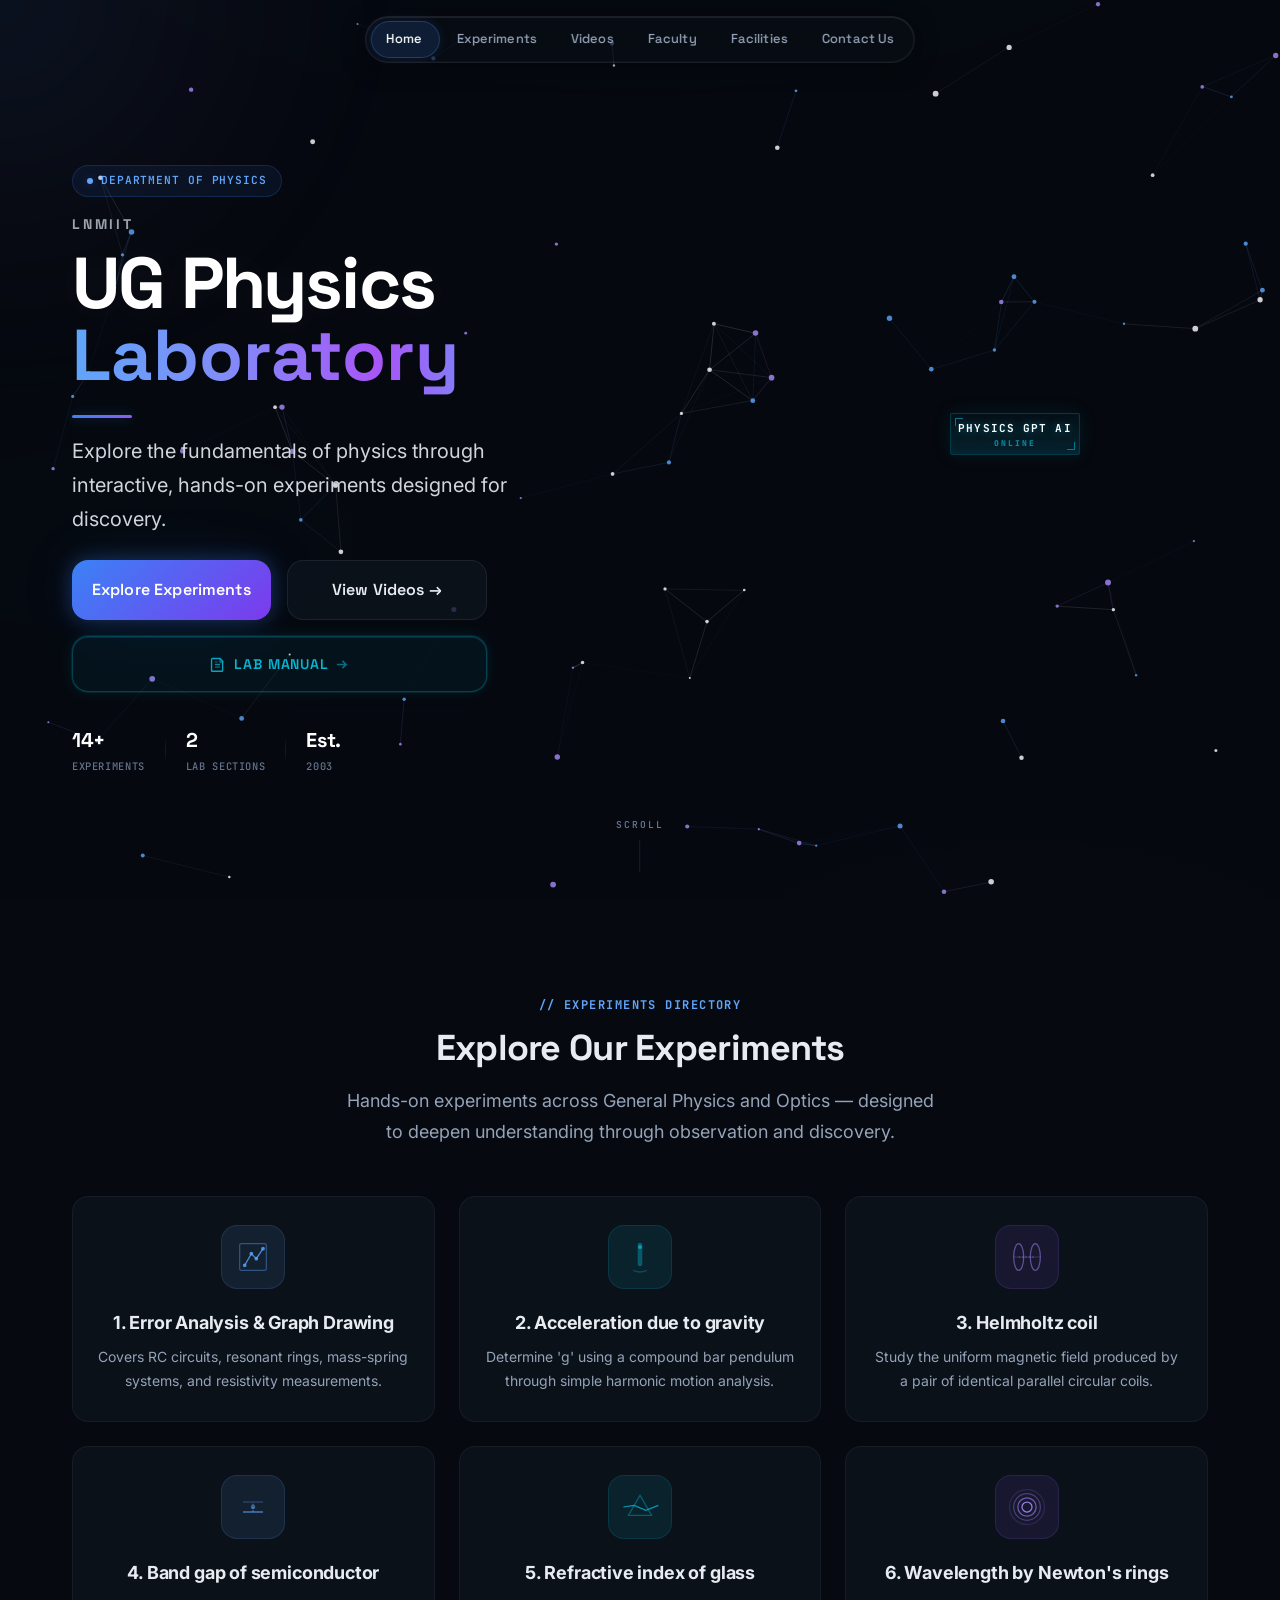
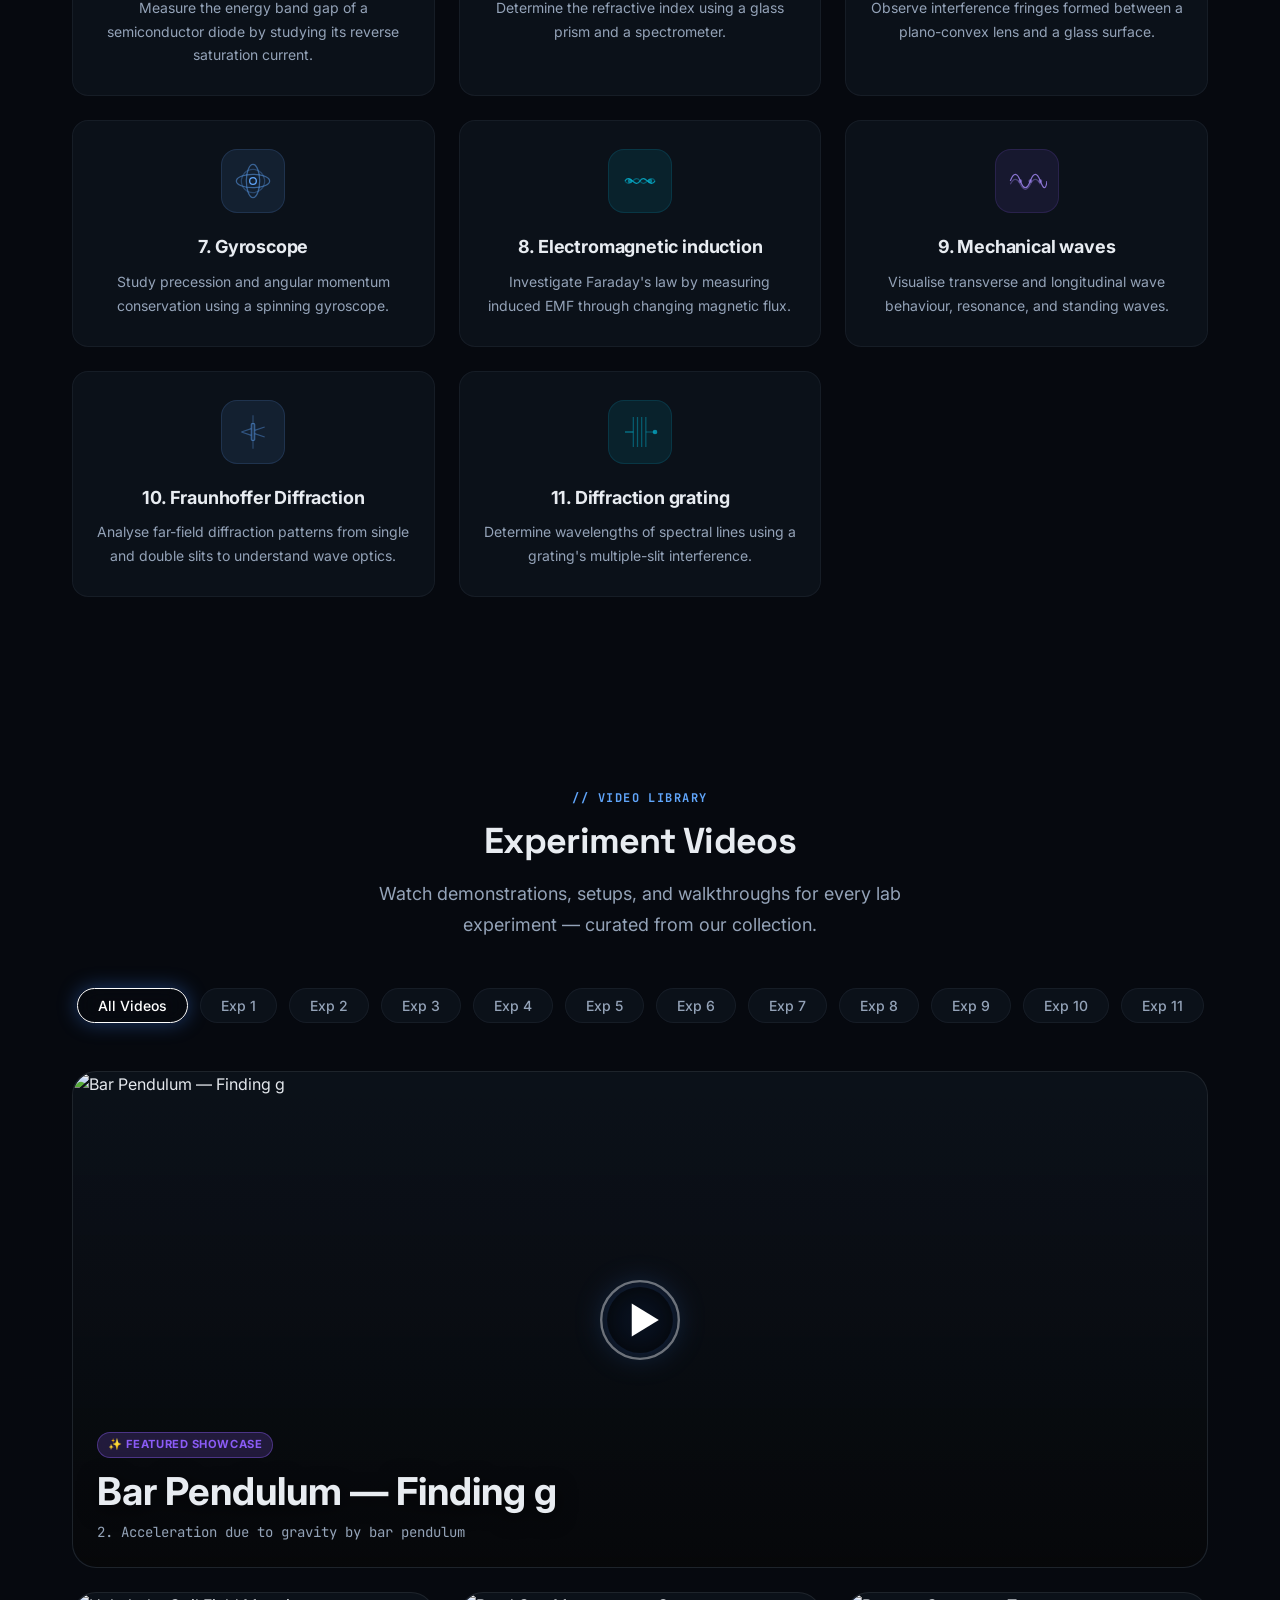
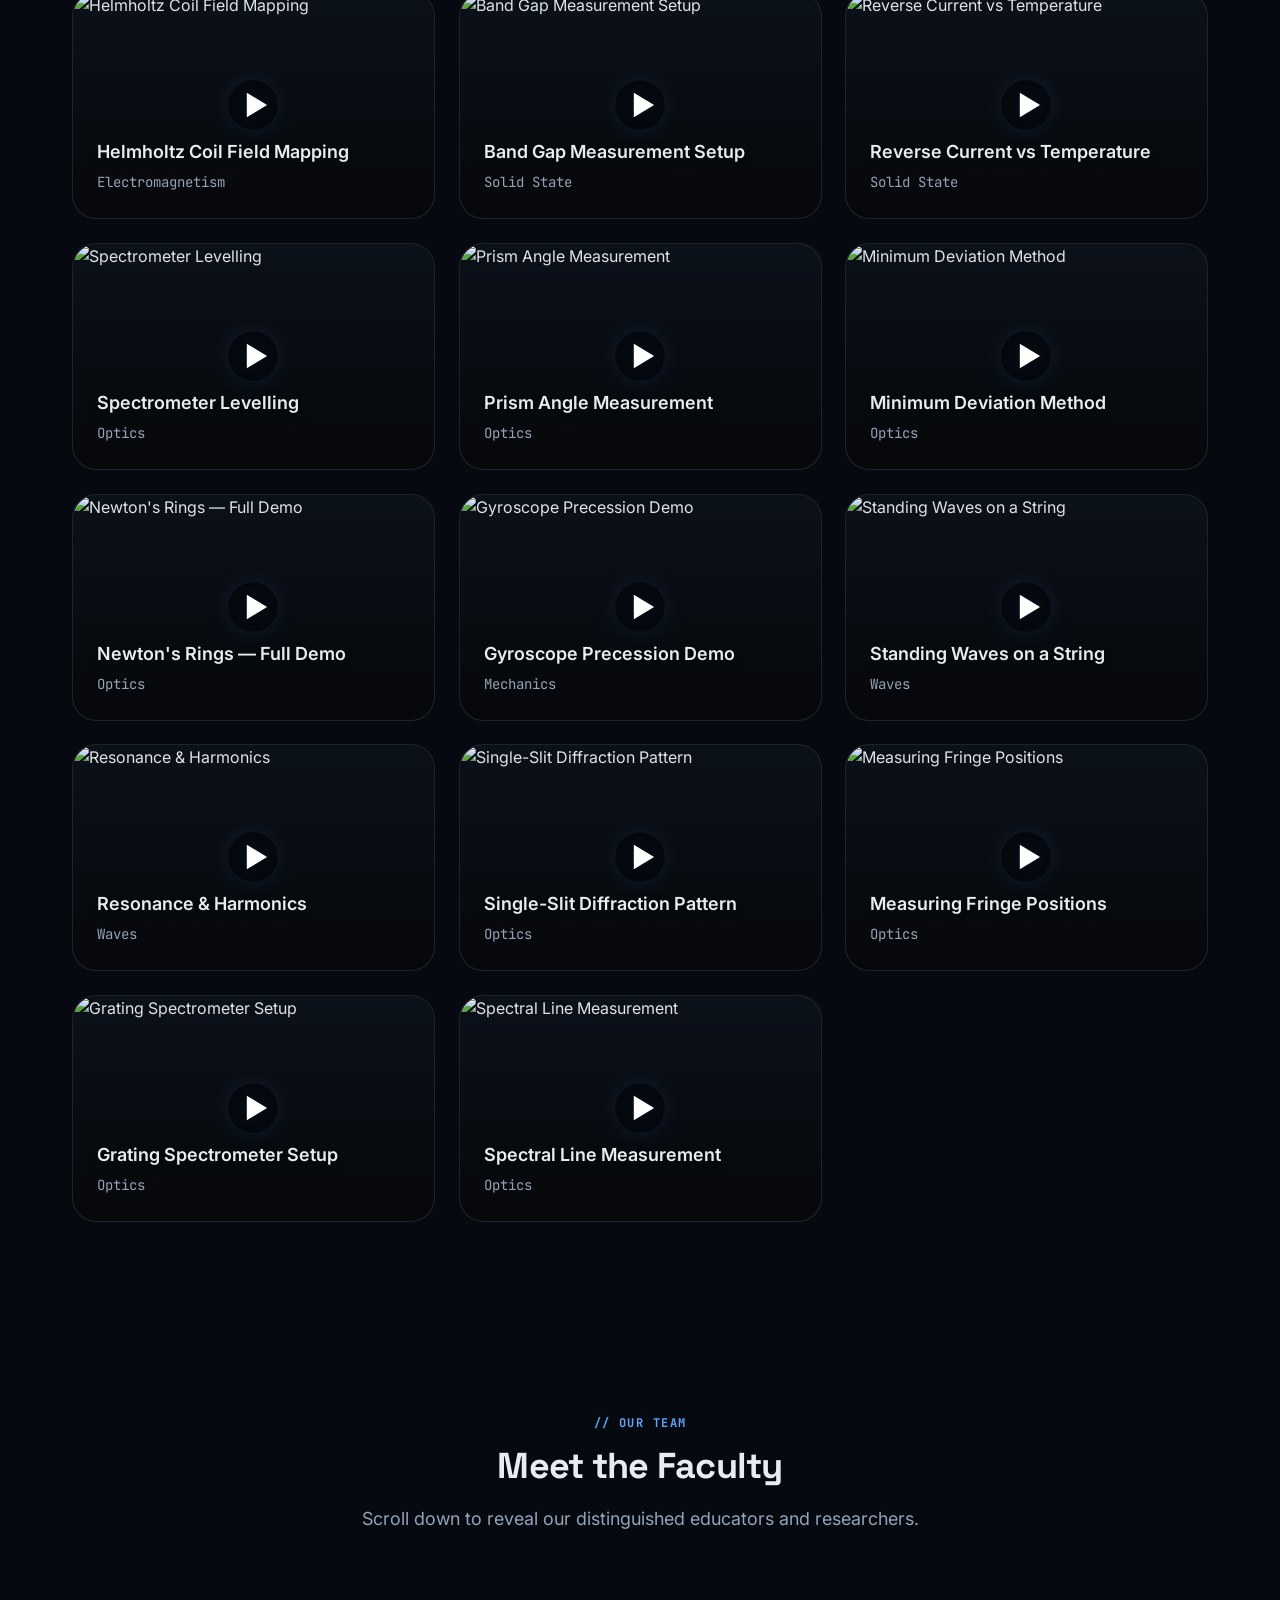
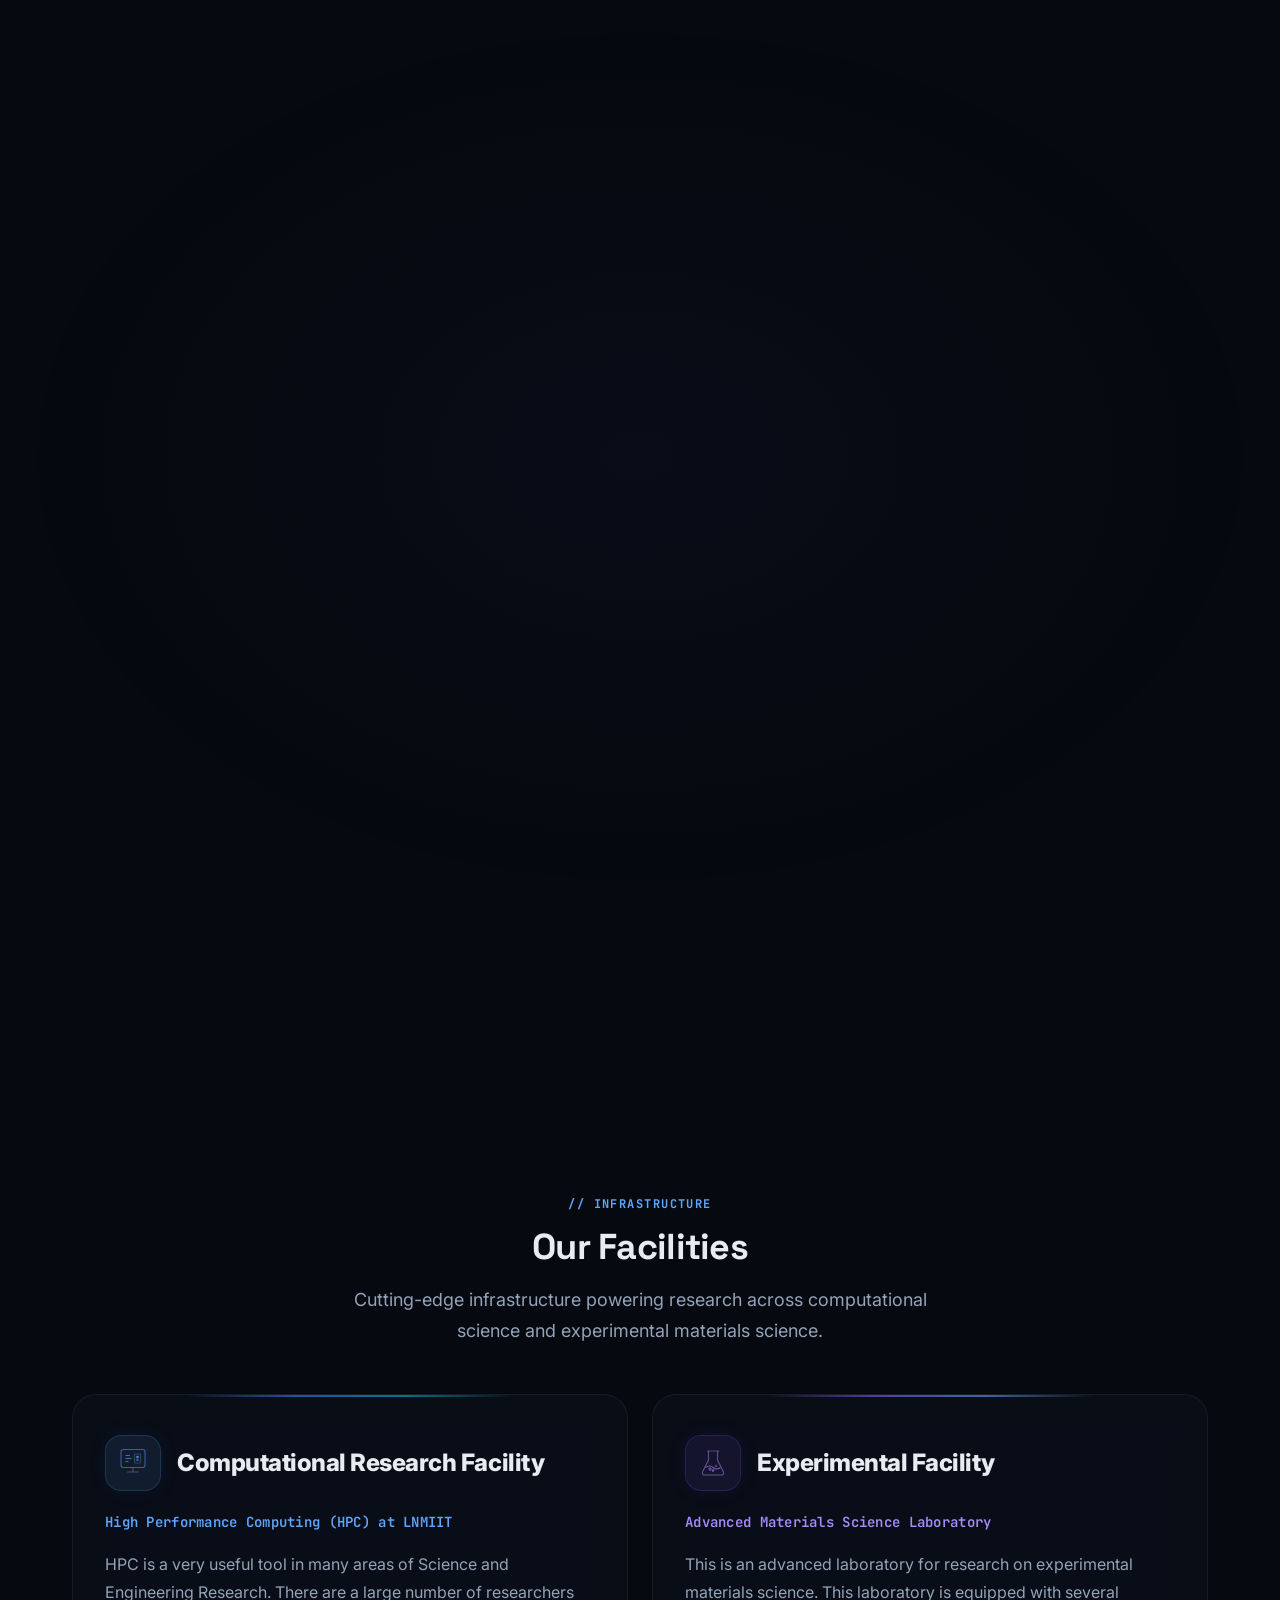
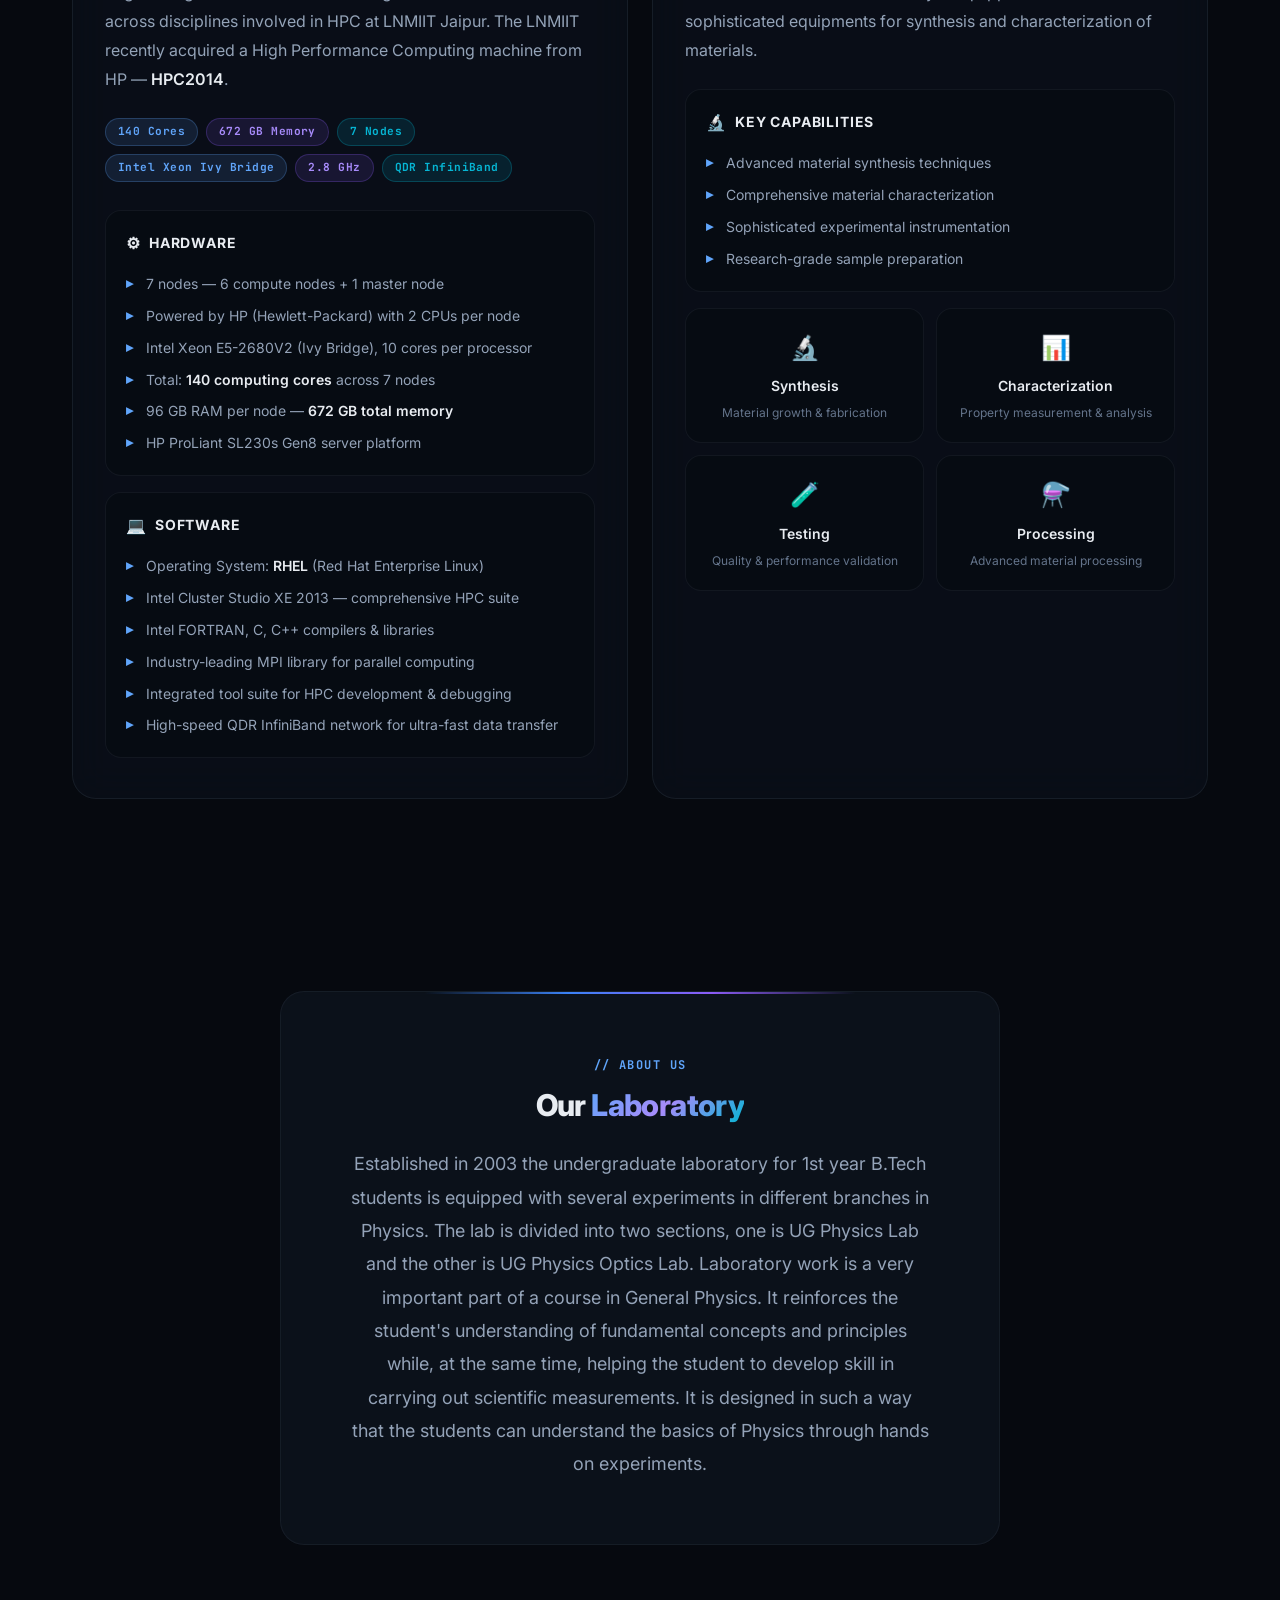
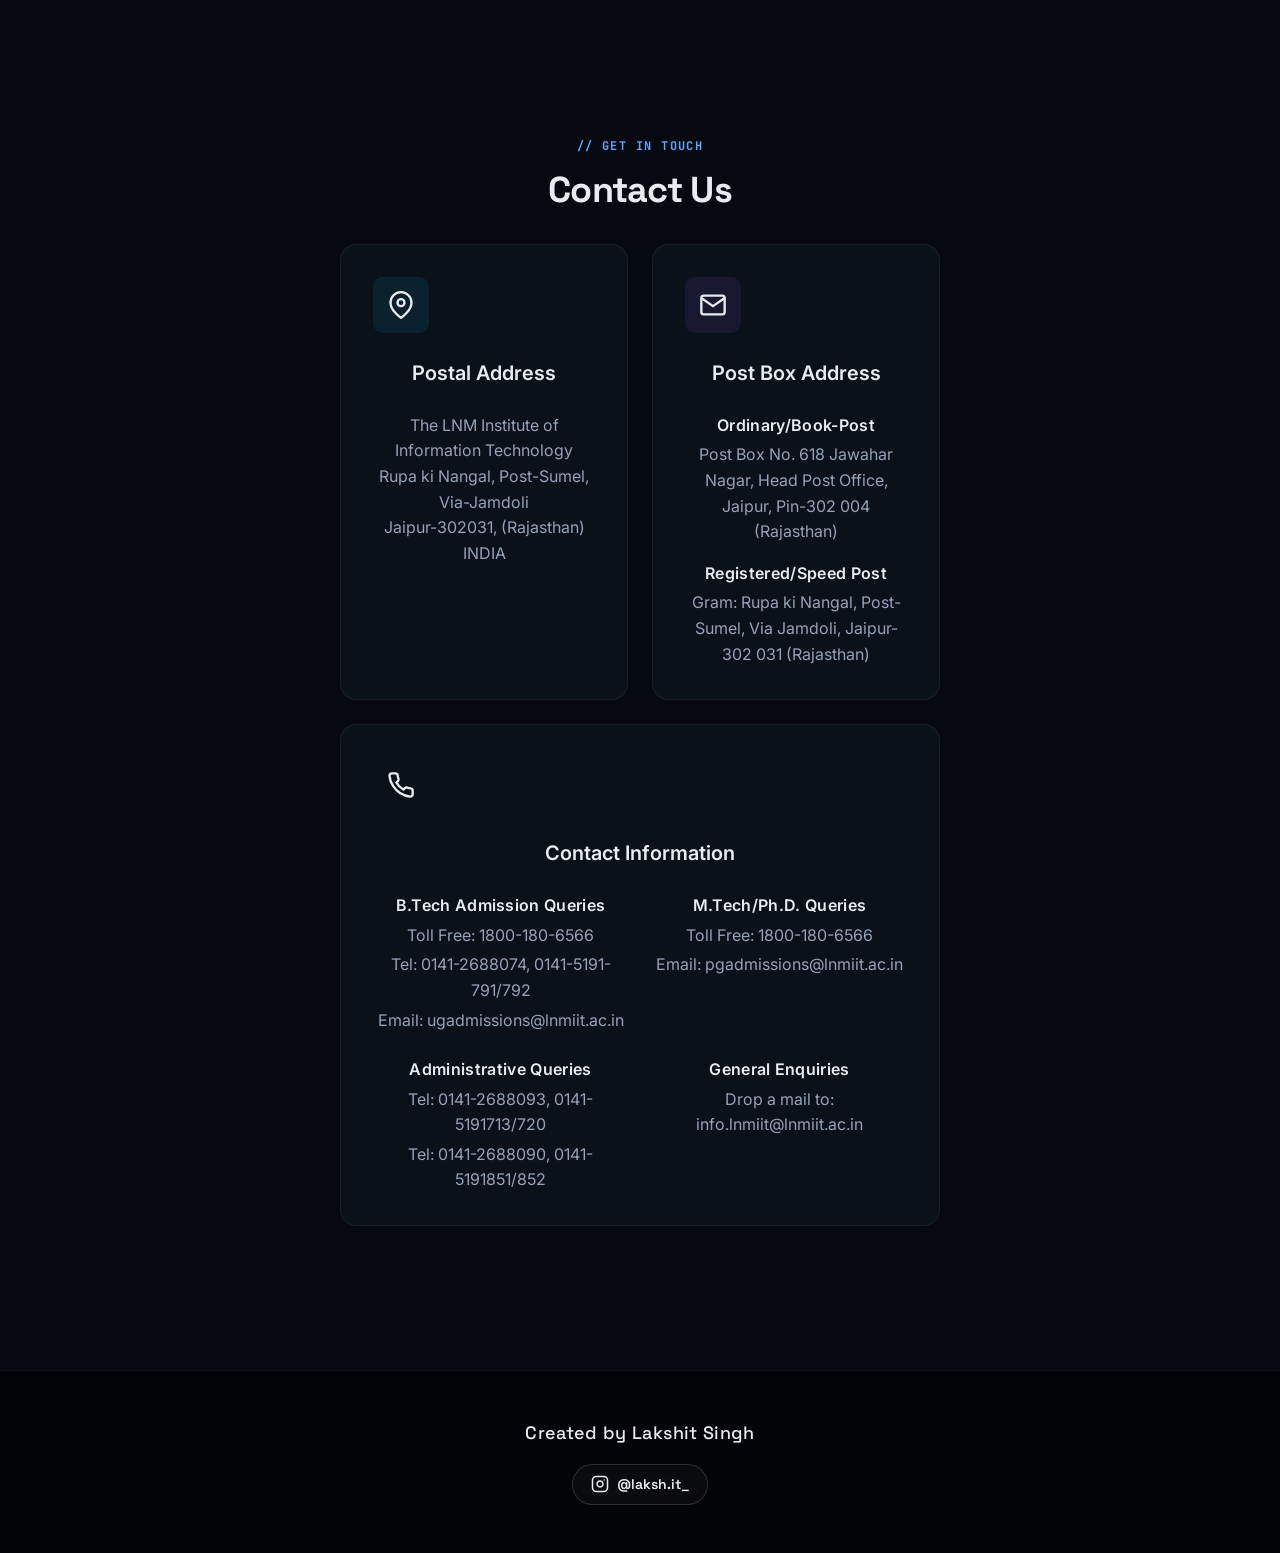
==== index.html @ 873de039 "feat: initial commit - UG Physics Laboratory website - Full-page interactive landing with Spline 3D " ====
<!DOCTYPE html>
<html lang="en">

<head>
    <meta charset="UTF-8" />
    <!-- Always start at the top on refresh — runs before any other JS or CSS
         so the browser scroll-restoration attempt never races with Lenis/GSAP -->
    <script>if ('scrollRestoration' in history) history.scrollRestoration = 'manual'; window.scrollTo(0, 0);</script>
    <meta name="viewport" content="width=device-width, initial-scale=1.0" />
    <meta name="description"
        content="UG Physics Laboratory — Undergraduate experiments in general physics and optics for first-year B.Tech students." />
    <meta name="theme-color" content="#06090f" />
    <title>UG Physics Laboratory</title>
    <link rel="stylesheet" href="index.css" />
    <link rel="icon"
        href="data:image/svg+xml,<svg xmlns='http://www.w3.org/2000/svg' viewBox='0 0 100 100'><text y='.9em' font-size='90'>⚛</text></svg>" />
    <!-- Google Fonts: Space Grotesk (headings) + Inter (body) -->
    <link rel="preconnect" href="https://fonts.googleapis.com">
    <link rel="preconnect" href="https://fonts.gstatic.com" crossorigin>
    <link href="https://fonts.googleapis.com/css2?family=Space+Grotesk:wght@300;400;500;600;700&display=swap"
        rel="stylesheet">
    <!-- Spline 3D Viewer -->
    <script type="module" src="https://unpkg.com/@splinetool/viewer@1.9.5/build/spline-viewer.js"></script>
    <!-- GSAP & Lenis (for faculty card animation) loaded in body -->
</head>

<body>

    <!-- ===== FLOATING PILL NAVIGATION ===== -->
    <nav class="pill-nav" id="pill-nav" role="navigation" aria-label="Main navigation">
        <div class="pill-nav__track">
            <div class="pill-nav__indicator" id="pill-indicator"></div>
            <a href="#hero" class="pill-nav__link active" data-section="hero">Home</a>
            <a href="#experiments" class="pill-nav__link" data-section="experiments">Experiments</a>
            <a href="#videos" class="pill-nav__link" data-section="videos">Videos</a>
            <a href="#faculty" class="pill-nav__link" data-section="faculty">Faculty</a>
            <a href="#facilities" class="pill-nav__link" data-section="facilities">Facilities</a>
            <a href="#contact" class="pill-nav__link" data-section="contact">Contact Us</a>
        </div>
    </nav>

    <!-- ===== HERO ===== -->
    <section class="hero-spline" id="hero">
        <canvas id="hero-particles-canvas" class="hero-particles" aria-hidden="true"></canvas>
        <canvas id="hero-splash-canvas" class="hero-spline__splash" aria-hidden="true"></canvas>
        <div class="hero-spline__spotlight" id="hero-spotlight">
            <div class="hero-spline__spotlight-glow" id="hero-spotlight-glow"></div>
        </div>

        <div class="container hero-spline__container">
            <div class="hero-spline__content">
                <div class="hero-spline__text-container">
                    <div class="hero-spline__badge">
                        <span class="hero-spline__badge-dot"></span>
                        <span class="hero-spline__badge-text">Department of Physics</span>
                    </div>
                    <p class="hero-spline__kicker">LNMIIT</p>
                    <h1 class="hero-spline__title">
                        <span class="hero-spline__title-main">UG Physics</span>
                        <span class="hero-spline__title-gradient">Laboratory</span>
                    </h1>
                    <div class="hero-spline__divider"></div>
                    <p class="hero-spline__desc">
                        Explore the fundamentals of physics through interactive, hands-on experiments designed for discovery.
                    </p>
                </div>

                <div class="hero__actions hero-spline__actions">
                    <div class="hero-spline__actions-row">
                        <a href="#experiments" class="btn btn--primary btn--lg">Explore Experiments</a>
                        <a href="#videos" class="btn btn--secondary btn--lg">View Videos &rarr;</a>
                    </div>
                    <a href="https://drive.google.com/file/d/1bX3sVJKrp1cQPuetedc3lWPWRndXXRR2/view?usp=drive_link"
                        target="_blank" rel="noopener noreferrer" class="btn btn--manual btn--lg" id="lab-manual-btn"
                        aria-label="Open Lab Manual PDF">
                        <span class="btn--manual__glow"></span>
                        <span class="btn--manual__scanner"></span>
                        <svg class="btn--manual__icon" viewBox="0 0 20 20" fill="none" stroke="currentColor"
                            stroke-width="1.6" aria-hidden="true">
                            <path d="M4 3h9l3 3v11a1 1 0 0 1-1 1H4a1 1 0 0 1-1-1V4a1 1 0 0 1 1-1z" />
                            <polyline points="13 3 13 7 17 7" opacity=".7" />
                            <line x1="7" y1="10" x2="13" y2="10" opacity=".8" />
                            <line x1="7" y1="13" x2="13" y2="13" opacity=".6" />
                            <line x1="7" y1="7" x2="10" y2="7" opacity=".5" />
                        </svg>
                        <span class="btn--manual__label">Lab Manual</span>
                        <svg class="btn--manual__arrow" viewBox="0 0 14 14" fill="none" stroke="currentColor"
                            stroke-width="1.8" aria-hidden="true">
                            <path d="M2 7h10M8 3l4 4-4 4" />
                        </svg>
                    </a>
                </div>

                <!-- Quick Stats -->
                <div class="hero-spline__stats">
                    <div class="hero-spline__stat">
                        <span class="hero-spline__stat-number">14+</span>
                        <span class="hero-spline__stat-label">Experiments</span>
                    </div>
                    <div class="hero-spline__stat-sep"></div>
                    <div class="hero-spline__stat">
                        <span class="hero-spline__stat-number">2</span>
                        <span class="hero-spline__stat-label">Lab Sections</span>
                    </div>
                    <div class="hero-spline__stat-sep"></div>
                    <div class="hero-spline__stat">
                        <span class="hero-spline__stat-number">Est.</span>
                        <span class="hero-spline__stat-label">2003</span>
                    </div>
                </div>
            </div>

            <!-- Scroll Indicator -->
            <div class="hero-spline__scroll-hint" aria-hidden="true">
                <span class="hero-spline__scroll-text">Scroll</span>
                <div class="hero-spline__scroll-line">
                    <div class="hero-spline__scroll-dot"></div>
                </div>
            </div>

            <div class="hero-spline__canvas-wrapper">
                <spline-viewer events-target="global" url="https://prod.spline.design/kZDDjO5HuC9GJUM2/scene.splinecode"
                    loading-anim-type="spinner-small-dark" loading="eager">
                </spline-viewer>

                <!-- Futuristic Chest Link Interface -->
                <a href="https://physics-gpt.com/" target="_blank" rel="noopener noreferrer" class="robot-chest-link"
                    aria-label="Access Physics GPT AI">
                    <span class="robot-chest-link__label">PHYSICS GPT AI</span>
                    <span class="robot-chest-link__status">ONLINE</span>
                    <div class="robot-chest-link__scan"></div>
                    <div class="robot-chest-link__corners"></div>
                </a>
            </div>
        </div>
    </section>

    <!-- ===== EXPERIMENTS DIRECTORY ===== -->
    <section class="section" id="experiments">
        <div class="container">
            <div class="section-header reveal">
                <p class="section-header__eyebrow">// Experiments Directory</p>
                <h2 class="section-header__title">Explore Our <span class="gradient-text">Experiments</span></h2>
                <p class="section-header__desc">
                    Hands-on experiments across General Physics and Optics — designed to
                    deepen understanding through observation and discovery.
                </p>
            </div>

            <div class="exp-grid reveal-stagger" id="exp-grid">
                <!-- Experiment cards injected via main.js -->
            </div>

        </div>
    </section>

    <!-- ===== VIDEO SHOWCASE ===== -->
    <section class="section" id="videos">
        <div class="container">
            <div class="section-header reveal">
                <p class="section-header__eyebrow">// Video Library</p>
                <h2 class="section-header__title">Experiment <span class="gradient-text">Videos</span></h2>
                <p class="section-header__desc">
                    Watch demonstrations, setups, and walkthroughs for every lab experiment — curated from our
                    collection.
                </p>
            </div>

            <!-- Filter pills (populated by JS) -->
            <div class="vshow__filters reveal" id="vshow-filters">
                <button class="vshow__pill active" data-filter="all">All Videos</button>
            </div>

            <!-- Featured hero video (populated by JS) -->
            <div class="vshow__hero reveal" id="vshow-hero"></div>

            <!-- Video card grid (populated by JS) -->
            <div class="vshow__grid reveal-stagger" id="vshow-grid"></div>
        </div>
    </section>

    <!-- ===== FACULTY SHOWCASE (CG-LUSION CARDS) ===== -->
    <section class="section faculty-hero-section" id="faculty">
        <div class="container">
            <div class="section-header reveal">
                <p class="section-header__eyebrow">// Our Team</p>
                <h2 class="section-header__title">Meet the <span class="gradient-text">Faculty</span></h2>
                <p class="section-header__desc">
                    Scroll down to reveal our distinguished educators and researchers.
                </p>
            </div>
        </div>
    </section>

    <section class="faculty-cards-section" id="faculty-cards">
        <div class="faculty-cards-wrapper" id="faculty-wrapper">
            <!-- Cards will be populated by JS -->
        </div>
    </section>

    <section class="section faculty-footer-section">
        <!-- spacer after pinned cards -->
    </section>

    <!-- ===== FACILITIES ===== -->
    <section class="section" id="facilities">
        <div class="container">
            <div class="section-header reveal">
                <p class="section-header__eyebrow">// Infrastructure</p>
                <h2 class="section-header__title">Our <span class="gradient-text">Facilities</span></h2>
                <p class="section-header__desc">
                    Cutting-edge infrastructure powering research across computational
                    science and experimental materials science.
                </p>
            </div>

            <div class="facility-grid reveal-stagger">

                <!-- Card 1: Computational Research Facility -->
                <div class="facility-card reveal" id="facility-computational">
                    <div class="facility-card__header">
                        <div class="facility-card__icon facility-card__icon--blue">
                            <svg viewBox="0 0 48 48" fill="none" stroke="currentColor" stroke-width="1.5"
                                aria-hidden="true">
                                <rect x="8" y="6" width="32" height="24" rx="3" opacity=".5" />
                                <line x1="24" y1="30" x2="24" y2="36" opacity=".4" />
                                <line x1="16" y1="36" x2="32" y2="36" opacity=".4" />
                                <path d="M14 14 H20 M14 18 H22 M14 22 H18" opacity=".6" />
                                <rect x="26" y="12" width="8" height="12" rx="1" opacity=".3" />
                                <circle cx="30" cy="16" r="1" fill="currentColor" opacity=".8" />
                                <circle cx="30" cy="20" r="1" fill="currentColor" opacity=".5" />
                            </svg>
                        </div>
                        <div>
                            <h3 class="facility-card__title">Computational Research Facility</h3>
                        </div>
                    </div>

                    <p class="facility-card__subtitle">High Performance Computing (HPC) at LNMIIT</p>

                    <p class="facility-card__desc">
                        HPC is a very useful tool in many areas of Science and Engineering
                        Research. There are a large number of researchers across disciplines
                        involved in HPC at LNMIIT Jaipur. The LNMIIT recently acquired a
                        High Performance Computing machine from HP — <strong>HPC2014</strong>.
                    </p>

                    <!-- Tech-Spec Badges -->
                    <div class="facility-card__badges">
                        <span class="tech-badge tech-badge--blue">140 Cores</span>
                        <span class="tech-badge tech-badge--violet">672 GB Memory</span>
                        <span class="tech-badge tech-badge--cyan">7 Nodes</span>
                        <span class="tech-badge tech-badge--blue">Intel Xeon Ivy Bridge</span>
                        <span class="tech-badge tech-badge--violet">2.8 GHz</span>
                        <span class="tech-badge tech-badge--cyan">QDR InfiniBand</span>
                    </div>

                    <!-- Hardware Section -->
                    <div class="facility-card__section">
                        <h4 class="facility-card__section-title">
                            <span class="facility-card__section-icon">⚙</span>
                            Hardware
                        </h4>
                        <ul class="facility-card__specs">
                            <li>7 nodes — 6 compute nodes + 1 master node</li>
                            <li>Powered by HP (Hewlett-Packard) with 2 CPUs per node</li>
                            <li>Intel Xeon E5-2680V2 (Ivy Bridge), 10 cores per processor</li>
                            <li>Total: <strong>140 computing cores</strong> across 7 nodes</li>
                            <li>96 GB RAM per node — <strong>672 GB total memory</strong></li>
                            <li>HP ProLiant SL230s Gen8 server platform</li>
                        </ul>
                    </div>

                    <!-- Software Section -->
                    <div class="facility-card__section">
                        <h4 class="facility-card__section-title">
                            <span class="facility-card__section-icon">💻</span>
                            Software
                        </h4>
                        <ul class="facility-card__specs">
                            <li>Operating System: <strong>RHEL</strong> (Red Hat Enterprise Linux)</li>
                            <li>Intel Cluster Studio XE 2013 — comprehensive HPC suite</li>
                            <li>Intel FORTRAN, C, C++ compilers &amp; libraries</li>
                            <li>Industry-leading MPI library for parallel computing</li>
                            <li>Integrated tool suite for HPC development &amp; debugging</li>
                            <li>High-speed QDR InfiniBand network for ultra-fast data transfer</li>
                        </ul>
                    </div>
                </div>

                <!-- Card 2: Experimental Facility -->
                <div class="facility-card reveal" id="facility-experimental">
                    <div class="facility-card__header">
                        <div class="facility-card__icon facility-card__icon--violet">
                            <svg viewBox="0 0 48 48" fill="none" stroke="currentColor" stroke-width="1.5"
                                aria-hidden="true">
                                <path d="M18 8 V20 L10 36 Q9 38 11 40 H37 Q39 38 38 36 L30 20 V8" opacity=".5" />
                                <line x1="16" y1="8" x2="32" y2="8" opacity=".4" />
                                <path d="M14 30 Q20 26 24 30 Q28 34 34 30" opacity=".6" />
                                <circle cx="20" cy="32" r="1.5" fill="currentColor" opacity=".5" />
                                <circle cx="28" cy="28" r="1" fill="currentColor" opacity=".4" />
                                <circle cx="24" cy="34" r="1" fill="currentColor" opacity=".6" />
                            </svg>
                        </div>
                        <div>
                            <h3 class="facility-card__title">Experimental Facility</h3>
                        </div>
                    </div>

                    <p class="facility-card__subtitle">Advanced Materials Science Laboratory</p>

                    <p class="facility-card__desc">
                        This is an advanced laboratory for research on experimental materials
                        science. This laboratory is equipped with several sophisticated
                        equipments for synthesis and characterization of materials.
                    </p>

                    <!-- Key Capabilities -->
                    <div class="facility-card__section">
                        <h4 class="facility-card__section-title">
                            <span class="facility-card__section-icon">🔬</span>
                            Key Capabilities
                        </h4>
                        <ul class="facility-card__specs">
                            <li>Advanced material synthesis techniques</li>
                            <li>Comprehensive material characterization</li>
                            <li>Sophisticated experimental instrumentation</li>
                            <li>Research-grade sample preparation</li>
                        </ul>
                    </div>

                    <!-- Research Areas -->
                    <div class="facility-card__visual">
                        <div class="facility-card__visual-grid">
                            <div class="facility-card__visual-item">
                                <span class="facility-card__visual-icon">🔬</span>
                                <span>Synthesis</span>
                                <span class="facility-card__visual-sub">Material growth &amp; fabrication</span>
                            </div>
                            <div class="facility-card__visual-item">
                                <span class="facility-card__visual-icon">📊</span>
                                <span>Characterization</span>
                                <span class="facility-card__visual-sub">Property measurement &amp; analysis</span>
                            </div>
                            <div class="facility-card__visual-item">
                                <span class="facility-card__visual-icon">🧪</span>
                                <span>Testing</span>
                                <span class="facility-card__visual-sub">Quality &amp; performance validation</span>
                            </div>
                            <div class="facility-card__visual-item">
                                <span class="facility-card__visual-icon">⚗️</span>
                                <span>Processing</span>
                                <span class="facility-card__visual-sub">Advanced material processing</span>
                            </div>
                        </div>
                    </div>
                </div>

            </div>
        </div>
    </section>

    <!-- Video section moved up above Faculty -->
    <!-- ===== ABOUT US ===== -->
    <section class="section" id="about">
        <div class="container">
            <div class="about reveal">
                <p class="about__eyebrow">// About Us</p>
                <h2 class="about__title">Our <span class="gradient-text">Laboratory</span></h2>
                <p class="about__text">
                    Established in 2003 the undergraduate laboratory for 1st year B.Tech students is equipped with
                    several experiments in different branches in Physics. The lab is divided into two sections, one is
                    UG Physics Lab and the other is UG Physics Optics Lab. Laboratory work is a very important part of a
                    course in General Physics. It reinforces the student's understanding of fundamental concepts and
                    principles while, at the same time, helping the student to develop skill in carrying out scientific
                    measurements. It is designed in such a way that the students can understand the basics of Physics
                    through hands on experiments.
                </p>
            </div>
        </div>
    </section>

    <!-- ===== CONTACT US ===== -->
    <section class="section" id="contact">
        <div class="container">
            <div class="section-header reveal">
                <p class="section-header__eyebrow">// Get In Touch</p>
                <h2 class="section-header__title"><span class="gradient-text">Contact Us</span></h2>

                <div class="contact-grid">
                    <!-- Address Card -->
                    <div class="contact-card reveal">
                        <div class="contact-card__icon contact-card__icon--blue">
                            <svg viewBox="0 0 24 24" fill="none" stroke="currentColor" stroke-width="2"
                                aria-hidden="true">
                                <path d="M21 10c0 7-9 13-9 13s-9-6-9-13a9 9 0 0 1 18 0z"></path>
                                <circle cx="12" cy="10" r="3"></circle>
                            </svg>
                        </div>
                        <h3 class="contact-card__title">Postal Address</h3>
                        <div class="contact-card__content">
                            <p>The LNM Institute of Information Technology<br>
                                Rupa ki Nangal, Post-Sumel, Via-Jamdoli<br>
                                Jaipur-302031, (Rajasthan) INDIA</p>
                        </div>
                    </div>

                    <!-- Post Box Card -->
                    <div class="contact-card reveal" style="transition-delay: 0.1s;">
                        <div class="contact-card__icon contact-card__icon--violet">
                            <svg viewBox="0 0 24 24" fill="none" stroke="currentColor" stroke-width="2"
                                aria-hidden="true">
                                <path d="M4 4h16c1.1 0 2 .9 2 2v12c0 1.1-.9 2-2 2H4c-1.1 0-2-.9-2-2V6c0-1.1.9-2 2-2z">
                                </path>
                                <polyline points="22,6 12,13 2,6"></polyline>
                            </svg>
                        </div>
                        <h3 class="contact-card__title">Post Box Address</h3>
                        <div class="contact-card__content">
                            <div class="contact-card__group">
                                <strong>Ordinary/Book-Post</strong>
                                <p>Post Box No. 618 Jawahar Nagar, Head Post Office, Jaipur, Pin-302 004 (Rajasthan)</p>
                            </div>
                            <div class="contact-card__group">
                                <strong>Registered/Speed Post</strong>
                                <p>Gram: Rupa ki Nangal, Post-Sumel, Via Jamdoli, Jaipur-302 031 (Rajasthan)</p>
                            </div>
                        </div>
                    </div>

                    <!-- Contact Info Card (large) -->
                    <div class="contact-card contact-card--large reveal" style="transition-delay: 0.2s;">
                        <div class="contact-card__icon contact-card__icon--teal">
                            <svg viewBox="0 0 24 24" fill="none" stroke="currentColor" stroke-width="2"
                                aria-hidden="true">
                                <path
                                    d="M22 16.92v3a2 2 0 0 1-2.18 2 19.79 19.79 0 0 1-8.63-3.07 19.5 19.5 0 0 1-6-6 19.79 19.79 0 0 1-3.07-8.67A2 2 0 0 1 4.11 2h3a2 2 0 0 1 2 1.72 12.84 12.84 0 0 0 .7 2.81 2 2 0 0 1-.45 2.11L8.09 9.91a16 16 0 0 0 6 6l1.27-1.27a2 2 0 0 1 2.11-.45 12.84 12.84 0 0 0 2.81.7A2 2 0 0 1 22 16.92z">
                                </path>
                            </svg>
                        </div>
                        <h3 class="contact-card__title">Contact Information</h3>
                        <div class="contact-card__content"
                            style="display: grid; grid-template-columns: repeat(auto-fit, minmax(240px, 1fr)); gap: var(--sp-6);">
                            <div class="contact-card__group">
                                <strong>B.Tech Admission Queries</strong>
                                <p>Toll Free: <a href="tel:18001806566" class="contact-link">1800-180-6566</a></p>
                                <p>Tel: <a href="tel:01412688074" class="contact-link">0141-2688074</a>, <a
                                        href="tel:01415191791" class="contact-link">0141-5191-791/792</a></p>
                                <p>Email: <a href="mailto:ugadmissions@lnmiit.ac.in"
                                        class="contact-link">ugadmissions@lnmiit.ac.in</a></p>
                            </div>

                            <div class="contact-card__group">
                                <strong>M.Tech/Ph.D. Queries</strong>
                                <p>Toll Free: <a href="tel:18001806566" class="contact-link">1800-180-6566</a></p>
                                <p>Email: <a href="mailto:pgadmissions@lnmiit.ac.in"
                                        class="contact-link">pgadmissions@lnmiit.ac.in</a></p>
                            </div>

                            <div class="contact-card__group">
                                <strong>Administrative Queries</strong>
                                <p>Tel: <a href="tel:01412688093" class="contact-link">0141-2688093</a>, <a
                                        href="tel:01415191713" class="contact-link">0141-5191713/720</a></p>
                                <p>Tel: <a href="tel:01412688090" class="contact-link">0141-2688090</a>, <a
                                        href="tel:01415191851" class="contact-link">0141-5191851/852</a></p>
                            </div>

                            <div class="contact-card__group">
                                <strong>General Enquiries</strong>
                                <p>Drop a mail to: <a href="mailto:info.lnmiit@lnmiit.ac.in"
                                        class="contact-link">info.lnmiit@lnmiit.ac.in</a></p>
                            </div>
                        </div>
                    </div>
                </div>
            </div>
    </section>

    <!-- ===== EXPERIMENT DETAIL MODAL ===== -->
    <div class="exp-modal" id="exp-modal" aria-hidden="true" role="dialog" aria-label="Experiment details">
        <div class="exp-modal__backdrop" id="exp-modal-backdrop"></div>
        <div class="exp-modal__panel">
            <div class="exp-modal__header">
                <div>
                    <p class="exp-modal__eyebrow" id="exp-modal-eyebrow">// Experiment</p>
                    <h2 class="exp-modal__title" id="exp-modal-title">Experiment Name</h2>
                </div>
                <button class="exp-modal__close" id="exp-modal-close" aria-label="Close">&times;</button>
            </div>

            <div class="exp-modal__tabs" id="exp-modal-tabs" role="tablist">
                <button class="exp-modal__tab active" data-tab="theory" role="tab" aria-selected="true">Theory</button>
                <button class="exp-modal__tab" data-tab="procedure" role="tab">Procedure</button>
                <button class="exp-modal__tab" data-tab="videos" role="tab">Videos</button>
                <button class="exp-modal__tab" data-tab="resources" role="tab">Resources</button>
            </div>

            <div class="exp-modal__content" id="exp-modal-content" data-lenis-prevent>
                <!-- Content populated by JS -->
            </div>
        </div>
    </div>

    <!-- ===== FOOTER ===== -->
    <footer class="footer signature-footer">
        <div class="container signature-container">
            <p class="signature-text">Created by Lakshit Singh</p>
            <a href="https://instagram.com/laksh.it_" target="_blank" rel="noopener noreferrer" class="instagram-btn">
                <span class="instagram-btn__icon">
                    <svg viewBox="0 0 24 24" fill="none" stroke="currentColor" stroke-width="2" stroke-linecap="round"
                        stroke-linejoin="round">
                        <rect x="2" y="2" width="20" height="20" rx="5" ry="5"></rect>
                        <path d="M16 11.37A4 4 0 1 1 12.63 8 4 4 0 0 1 16 11.37z"></path>
                        <line x1="17.5" y1="6.5" x2="17.51" y2="6.5"></line>
                    </svg>
                </span>
                <span class="instagram-btn__text">@laksh.it_</span>
            </a>
        </div>
    </footer>

    <!-- GSAP + ScrollTrigger + Flip + Lenis (for card transitions and smooth scroll) -->
    <script src="https://cdnjs.cloudflare.com/ajax/libs/gsap/3.12.5/gsap.min.js"></script>
    <script src="https://cdnjs.cloudflare.com/ajax/libs/gsap/3.12.5/Flip.min.js"></script>
    <script src="https://cdnjs.cloudflare.com/ajax/libs/gsap/3.12.5/ScrollTrigger.min.js"></script>
    <script src="https://unpkg.com/lenis@1.1.13/dist/lenis.min.js"></script>
    <script src="labData.js"></script>
    <script src="splashCursor.js"></script>
    <script src="electricEffect.js"></script>
    <script src="heroParticles.js"></script>
    <script src="main.js"></script>
</body>

</html>
---- index.css ----
/* ============================================================
   PHYSICS LAB — Design System & Core Styles
   Mobile-First | Dark Theme | Futuristic Aesthetic
   ============================================================ */

/* ---------- Google Fonts ---------- */
@import url('https://fonts.googleapis.com/css2?family=Inter:wght@300;400;500;600;700;800;900&family=JetBrains+Mono:wght@400;500;600&family=Space+Grotesk:wght@300;400;500;600;700&display=swap');

/* ---------- CSS Custom Properties (Design Tokens) ---------- */
:root {
  /* Surface colors */
  --bg-primary: #06090f;
  --bg-secondary: #0c1117;
  --bg-tertiary: #111821;
  --bg-card: rgba(14, 20, 30, 0.75);
  --bg-card-hover: rgba(20, 28, 42, 0.85);
  --bg-glass: rgba(10, 16, 26, 0.55);

  /* Accent — Electric Blue */
  --accent: #3b82f6;
  --accent-light: #60a5fa;
  --accent-dark: #2563eb;
  --accent-glow: rgba(59, 130, 246, 0.35);
  --accent-subtle: rgba(59, 130, 246, 0.08);

  /* Accent 2 — Deep Violet */
  --violet: #8b5cf6;
  --violet-light: #a78bfa;
  --violet-dark: #7c3aed;
  --violet-glow: rgba(139, 92, 246, 0.30);
  --violet-subtle: rgba(139, 92, 246, 0.08);

  /* Accent 3 — Cyan (for highlights) */
  --cyan: #06b6d4;
  --cyan-glow: rgba(6, 182, 212, 0.25);

  /* Text */
  --text-primary: #e8ecf1;
  --text-secondary: #94a3b8;
  --text-tertiary: #64748b;
  --text-accent: var(--accent-light);

  /* Borders */
  --border-subtle: rgba(148, 163, 184, 0.08);
  --border-default: rgba(148, 163, 184, 0.12);
  --border-glow: rgba(59, 130, 246, 0.20);

  /* Shadows */
  --shadow-sm: 0 1px 2px rgba(0, 0, 0, 0.4);
  --shadow-md: 0 4px 12px rgba(0, 0, 0, 0.5);
  --shadow-lg: 0 8px 30px rgba(0, 0, 0, 0.55);
  --shadow-glow-blue: 0 0 20px var(--accent-glow), 0 0 60px rgba(59, 130, 246, 0.10);
  --shadow-glow-violet: 0 0 20px var(--violet-glow), 0 0 60px rgba(139, 92, 246, 0.10);

  /* Radii */
  --radius-sm: 6px;
  --radius-md: 10px;
  --radius-lg: 16px;
  --radius-xl: 24px;
  --radius-full: 9999px;

  /* Spacing scale (4px base) */
  --sp-1: 4px;
  --sp-2: 8px;
  --sp-3: 12px;
  --sp-4: 16px;
  --sp-5: 20px;
  --sp-6: 24px;
  --sp-7: 28px;
  --sp-8: 32px;
  --sp-10: 40px;
  --sp-12: 48px;
  --sp-16: 64px;
  --sp-20: 80px;
  --sp-24: 96px;
  --sp-32: 128px;

  /* Typography (Fluid scaling on mobile) */
  --font-sans: 'Inter', -apple-system, BlinkMacSystemFont, 'Segoe UI', sans-serif;
  --font-heading: 'Space Grotesk', 'Inter', -apple-system, sans-serif;
  --font-mono: 'JetBrains Mono', 'Fira Code', monospace;
  --fs-xs: 0.75rem;
  --fs-sm: 0.875rem;
  --fs-base: 1rem;
  --fs-lg: clamp(1.05rem, 1.5vw + 0.6rem, 1.125rem);
  --fs-xl: clamp(1.15rem, 2vw + 0.6rem, 1.25rem);
  --fs-2xl: clamp(1.3rem, 2.5vw + 0.7rem, 1.5rem);
  --fs-3xl: clamp(1.5rem, 3.5vw + 0.8rem, 1.875rem);
  --fs-4xl: clamp(1.8rem, 4vw + 0.8rem, 2.25rem);
  --fs-5xl: clamp(2.2rem, 5vw + 1rem, 3rem);
  --fs-6xl: clamp(2.8rem, 6vw + 1rem, 3.75rem);

  /* Transitions */
  --ease-out: cubic-bezier(0.16, 1, 0.3, 1);
  --ease-in: cubic-bezier(0.7, 0, 0.84, 0);
  --ease-smooth: cubic-bezier(0.45, 0, 0.55, 1);
  --dur-fast: 150ms;
  --dur-normal: 250ms;
  --dur-slow: 400ms;

  /* Layout */
  --container-max: 1200px;
  --nav-height: 72px;
}

/* ---------- Reset & Base ---------- */
*,
*::before,
*::after {
  margin: 0;
  padding: 0;
  box-sizing: border-box;
}

html {
  font-size: 16px;
  scroll-behavior: smooth;
  -webkit-font-smoothing: antialiased;
  -moz-osx-font-smoothing: grayscale;
}

body {
  font-family: var(--font-sans);
  color: var(--text-primary);
  background: var(--bg-primary);
  line-height: 1.6;
  min-height: 100vh;
  overflow-x: hidden;
  position: relative;
  overflow-wrap: break-word;
}


/* Subtle animated background gradient */
body::before {
  content: '';
  position: fixed;
  inset: 0;
  background:
    radial-gradient(ellipse 80% 50% at 50% -20%, var(--accent-glow), transparent),
    radial-gradient(ellipse 60% 40% at 80% 110%, var(--violet-glow), transparent),
    radial-gradient(ellipse 50% 30% at 10% 60%, var(--cyan-glow), transparent);
  pointer-events: none;
  z-index: 0;
  animation: bgPulse 12s ease-in-out infinite alternate;
}

@keyframes bgPulse {
  0% {
    opacity: 0.5;
  }

  50% {
    opacity: 0.7;
  }

  100% {
    opacity: 0.5;
  }
}

img,
video,
svg {
  display: block;
  max-width: 100%;
}

a {
  color: var(--text-accent);
  text-decoration: none;
  transition: color var(--dur-fast) var(--ease-out);
}

a:hover {
  color: var(--accent);
}

ul,
ol {
  list-style: none;
}

button {
  cursor: pointer;
  font-family: inherit;
  border: none;
  background: none;
}

/* ---------- Scrollbar ---------- */
::-webkit-scrollbar {
  width: 6px;
}

::-webkit-scrollbar-track {
  background: var(--bg-secondary);
}

::-webkit-scrollbar-thumb {
  background: var(--accent-dark);
  border-radius: var(--radius-full);
}

/* ---------- Selection ---------- */
::selection {
  background: var(--accent);
  color: #fff;
}

/* ============================================================
   LAYOUT — Mobile-First Responsive Grid
   ============================================================ */

.container {
  width: 100%;
  max-width: var(--container-max);
  margin: 0 auto;
  padding-inline: var(--sp-4);
}

/* Fluid responsive grid — 1 col on mobile, scales up */
.grid {
  display: grid;
  gap: var(--sp-6);
  grid-template-columns: 1fr;
}

/* Breakpoints */
@media (min-width: 640px) {
  .container {
    padding-inline: var(--sp-6);
  }

  .grid-2 {
    grid-template-columns: repeat(2, 1fr);
  }
}

@media (min-width: 768px) {
  .container {
    padding-inline: var(--sp-8);
  }

  .grid-3 {
    grid-template-columns: repeat(3, 1fr);
  }
}

@media (min-width: 1024px) {
  .grid-4 {
    grid-template-columns: repeat(4, 1fr);
  }
}

/* Full-bleed sections */
.section {
  padding-block: var(--sp-12);
  position: relative;
  z-index: 1;
}

@media (min-width: 768px) {
  .section {
    padding-block: var(--sp-24);
  }
}

/* ============================================================
   FLOATING PILL NAVIGATION (Glassmorphism)
   ============================================================ */

.pill-nav {
  position: fixed;
  top: 16px;
  left: 50%;
  transform: translateX(-50%);
  z-index: 1000;
  animation: pillNavFadeIn 0.8s var(--ease-out) 0.2s both;
}

@keyframes pillNavFadeIn {
  from {
    opacity: 0;
    transform: translateX(-50%) translateY(-20px);
  }

  to {
    opacity: 1;
    transform: translateX(-50%) translateY(0);
  }
}

.pill-nav__track {
  position: relative;
  display: flex;
  align-items: center;
  gap: 2px;
  padding: 4px;
  border-radius: var(--radius-full);
  background: rgba(10, 14, 22, 0.65);
  backdrop-filter: blur(20px) saturate(1.8);
  -webkit-backdrop-filter: blur(20px) saturate(1.8);
  border: 1px solid rgba(255, 255, 255, 0.08);
  box-shadow:
    0 4px 24px rgba(0, 0, 0, 0.4),
    0 0 0 1px rgba(255, 255, 255, 0.03) inset,
    0 1px 0 rgba(255, 255, 255, 0.06) inset;
}

/* Sliding highlight indicator behind the active link */
.pill-nav__indicator {
  position: absolute;
  top: 4px;
  left: 4px;
  height: calc(100% - 8px);
  border-radius: var(--radius-full);
  background: rgba(59, 130, 246, 0.15);
  border: 1px solid rgba(96, 165, 250, 0.25);
  box-shadow: 0 0 12px rgba(59, 130, 246, 0.15);
  transition: left 0.35s cubic-bezier(0.4, 0, 0.2, 1),
    width 0.35s cubic-bezier(0.4, 0, 0.2, 1);
  pointer-events: none;
  z-index: 0;
}

.pill-nav__link {
  position: relative;
  z-index: 1;
  padding: 8px 16px;
  border-radius: var(--radius-full);
  font-family: var(--font-heading);
  font-size: 13px;
  font-weight: 500;
  letter-spacing: 0.01em;
  color: var(--text-secondary);
  text-decoration: none;
  white-space: nowrap;
  transition: color 0.25s var(--ease-out);
  cursor: pointer;
  user-select: none;
  -webkit-user-select: none;
}

.pill-nav__link:hover {
  color: var(--text-primary);
}

.pill-nav__link.active {
  color: #fff;
}

/* Mobile: smaller text, horizontal scroll */
@media (max-width: 768px) {
  .pill-nav {
    top: 10px;
    max-width: calc(100vw - 24px);
  }

  .pill-nav__track {
    overflow-x: auto;
    scrollbar-width: none;
    -ms-overflow-style: none;
    padding: 3px;
  }

  .pill-nav__track::-webkit-scrollbar {
    display: none;
  }

  .pill-nav__link {
    padding: 7px 12px;
    font-size: 12px;
  }

  .pill-nav__indicator {
    top: 3px;
    left: 3px;
    height: calc(100% - 6px);
  }
}

/* ============================================================
   HERO SECTION (SPLINE 3D)
   ============================================================ */

.hero-spline {
  min-height: 100vh;
  display: flex;
  align-items: stretch;
  justify-content: center;
  padding-top: calc(var(--nav-height) + var(--sp-4));
  padding-bottom: 0;
  position: relative;
  overflow: hidden;
  background: rgba(6, 9, 15, 0.96);
}

/* Particles Background (Z-Index 0) */
.hero-particles {
  position: absolute;
  inset: 0;
  width: 100%;
  height: 100%;
  pointer-events: none;
  z-index: 0;
}

/* Splash Fluid Canvas (Z-Index 0) - Pointer Events None is CRITICAL */
.hero-spline__splash {
  position: absolute;
  inset: 0;
  width: 100%;
  height: 100%;
  pointer-events: none;
  z-index: 0;
}

/* Spotlight that tracks mouse */
.hero-spline__spotlight {
  position: absolute;
  inset: 0;
  overflow: hidden;
  pointer-events: none;
  z-index: 1;
  /* bump above splash */
}

.hero-spline__spotlight-glow {
  position: absolute;
  width: 80vw;
  height: 80vw;
  max-width: 800px;
  max-height: 800px;
  background: radial-gradient(circle, rgba(96, 165, 250, 0.15) 0%, rgba(167, 139, 250, 0.05) 40%, transparent 70%);
  border-radius: 50%;
  top: 0;
  left: 0;
  transform: translate(-50%, -50%);
  filter: blur(40px);
  will-change: transform;
  /* Centered fallback if JS fails */
  opacity: 0.5;
}

.hero-spline__container {
  position: relative;
  z-index: 1;
  width: 100%;
  display: flex;
  flex-direction: column;
  flex: 1;
  gap: var(--sp-8);
}

@media (min-width: 900px) {
  .hero-spline__container {
    flex-direction: row;
    align-items: center;
    justify-content: space-between;
  }
}

.hero-spline__content {
  flex: 1;
  display: flex;
  flex-direction: column;
  justify-content: center;
  /* keep vertical center even when stretching */
  gap: var(--sp-6);
  z-index: 2;
  text-align: center;
  align-items: center;
}

@media (min-width: 900px) {
  .hero-spline__content {
    text-align: left;
    align-items: flex-start;
    max-width: 50%;
    padding-bottom: var(--sp-12);
    /* add visual padding back to text only */
  }
}

.hero-spline__text-container {
  display: flex;
  flex-direction: column;
  gap: 0.25rem;
  align-items: flex-start;
  margin: 0;
  padding: 0;
}

/* ---- Animated "Department of Physics" badge ---- */
.hero-spline__badge {
  display: inline-flex;
  align-items: center;
  gap: 8px;
  padding: 6px 14px;
  border-radius: var(--radius-full);
  background: rgba(59, 130, 246, 0.08);
  border: 1px solid rgba(59, 130, 246, 0.2);
  margin-bottom: 0.75rem;
  animation: fadeInUp 0.7s var(--ease-out) 0.1s both;
}

.hero-spline__badge-dot {
  width: 6px;
  height: 6px;
  border-radius: 50%;
  background: var(--accent-light);
  box-shadow: 0 0 8px var(--accent-glow);
  animation: badgeDotPulse 2s ease-in-out infinite;
}

@keyframes badgeDotPulse {

  0%,
  100% {
    opacity: 0.6;
    transform: scale(1);
  }

  50% {
    opacity: 1;
    transform: scale(1.3);
  }
}

.hero-spline__badge-text {
  font-family: var(--font-mono);
  font-size: 0.7rem;
  font-weight: 600;
  letter-spacing: 0.08em;
  color: var(--accent-light);
  text-transform: uppercase;
}

.hero-spline__kicker {
  font-family: var(--font-heading);
  font-size: 0.875rem;
  font-weight: 700;
  animation: fadeInUp 0.7s var(--ease-out) 0.2s both;
  text-transform: uppercase;
  letter-spacing: 0.2em;
  color: #9ca3af;
  margin: 0;
  margin-bottom: 0.5rem;
}

.hero-spline__title {
  display: flex;
  flex-direction: column;
  margin: 0;
  padding: 0;
  animation: fadeInUp 0.8s var(--ease-out) 0.3s both;
}

.hero-spline__title-main {
  font-family: var(--font-heading);
  font-size: 3.75rem;
  font-weight: 800;
  color: #ffffff;
  letter-spacing: -0.025em;
  line-height: 1;
  margin: 0;
  text-shadow: 0 0 40px rgba(255, 255, 255, 0.06);
}

.hero-spline__title-gradient {
  font-family: var(--font-heading);
  font-size: 3.75rem;
  font-weight: 900;
  line-height: 1;
  padding-bottom: 0.5rem;
  margin: 0;
  background-image: linear-gradient(90deg,
      #60a5fa 0%,
      #818cf8 20%,
      #a855f7 40%,
      #60a5fa 60%,
      #818cf8 80%,
      #a855f7 100%);
  background-size: 200% 100%;
  -webkit-background-clip: text;
  -webkit-text-fill-color: transparent;
  background-clip: text;
  color: transparent;
  animation: gradientFlow 4s linear infinite;
}

@keyframes gradientFlow {
  0% {
    background-position: 0% 50%;
  }

  100% {
    background-position: 200% 50%;
  }
}

@media (min-width: 1024px) {

  .hero-spline__title-main,
  .hero-spline__title-gradient {
    font-size: 4.5rem;
  }
}

/* Glowing accent divider */
.hero-spline__divider {
  width: 60px;
  height: 3px;
  border-radius: 3px;
  background: linear-gradient(90deg, var(--accent), var(--violet));
  margin: 0.75rem 0;
  box-shadow: 0 0 12px var(--accent-glow);
  animation: fadeInUp 0.7s var(--ease-out) 0.5s both;
}

.hero-spline__desc {
  font-family: var(--font-sans);
  font-size: var(--fs-lg);
  color: #d1d5db;
  line-height: 1.7;
  margin: 0;
  max-width: 480px;
  text-align: left;
  animation: fadeInUp 0.7s var(--ease-out) 0.6s both;
}

@media (min-width: 768px) {
  .hero-spline__desc {
    font-size: var(--fs-xl);
  }
}

.hero-spline__actions {
  display: flex;
  flex-direction: column;
  gap: var(--sp-4);
  width: 100%;
  animation: fadeInUp 0.8s var(--ease-out) 0.7s both;
}

.hero-spline__actions-row {
  display: flex;
  flex-direction: column;
  gap: var(--sp-4);
  width: 100%;
}

@media (min-width: 560px) {
  .hero-spline__actions {
    width: max-content;
    max-width: 100%;
  }

  .hero-spline__actions-row {
    flex-direction: row;
  }

  .hero-spline__actions-row>.btn {
    flex: 1;
  }
}

/* ============================================================
   HERO BUTTONS (Base + Variants)
   ============================================================ */

.btn {
  display: inline-flex;
  align-items: center;
  justify-content: center;
  gap: var(--sp-2);
  padding: 0.7em 1.4em;
  border-radius: var(--radius-full);
  font-family: var(--font-heading);
  font-weight: 600;
  font-size: var(--fs-base);
  letter-spacing: 0.01em;
  text-decoration: none;
  cursor: pointer;
  border: none;
  position: relative;
  overflow: hidden;
  white-space: nowrap;
  transition:
    transform 0.25s var(--ease-out),
    box-shadow 0.25s var(--ease-out),
    background 0.25s var(--ease-out),
    border-color 0.25s var(--ease-out);
}

.btn--lg {
  padding: 0.75em 1.6em;
  font-size: var(--fs-base);
}

.btn--primary {
  background: linear-gradient(135deg, var(--accent), var(--accent-dark));
  color: #fff;
  box-shadow: 0 0 20px var(--accent-glow);
}

.btn--primary:hover {
  transform: translateY(-2px);
  box-shadow: 0 4px 24px var(--accent-glow), 0 0 40px rgba(59, 130, 246, 0.2);
  color: #fff;
}

.btn--secondary {
  background: rgba(255, 255, 255, 0.05);
  color: var(--text-primary);
  border: 1px solid rgba(255, 255, 255, 0.12);
  backdrop-filter: blur(8px);
}

.btn--secondary:hover {
  background: rgba(255, 255, 255, 0.1);
  border-color: rgba(255, 255, 255, 0.22);
  transform: translateY(-2px);
  color: var(--text-primary);
}

/* ---- Lab Manual — Holographic Futuristic Button ---- */

.btn--manual {
  background: rgba(6, 182, 212, 0.06);
  color: var(--cyan);
  border: 1px solid rgba(6, 182, 212, 0.3);
  border-radius: var(--radius-full);
  backdrop-filter: blur(10px) saturate(1.4);
  -webkit-backdrop-filter: blur(10px) saturate(1.4);
  padding: 0.72em 1.5em;
  overflow: hidden;
  isolation: isolate;
  box-shadow:
    0 0 0 1px rgba(6, 182, 212, 0.12),
    0 0 16px rgba(6, 182, 212, 0.10),
    inset 0 1px 0 rgba(6, 182, 212, 0.15);
  transition:
    transform 0.3s var(--ease-out),
    box-shadow 0.3s var(--ease-out),
    background 0.3s var(--ease-out),
    border-color 0.3s var(--ease-out),
    color 0.3s var(--ease-out);
}

/* Outer breathing glow ring */
.btn--manual__glow {
  position: absolute;
  inset: -1px;
  border-radius: inherit;
  pointer-events: none;
  z-index: 0;
  opacity: 0;
  background: linear-gradient(135deg,
      rgba(6, 182, 212, 0.5) 0%,
      rgba(139, 92, 246, 0.3) 50%,
      rgba(6, 182, 212, 0.5) 100%);
  filter: blur(6px);
  animation: manualGlowPulse 3s ease-in-out infinite;
}

@keyframes manualGlowPulse {

  0%,
  100% {
    opacity: 0.15;
  }

  50% {
    opacity: 0.50;
  }
}

/* Horizontal scan line that sweeps top→bottom */
.btn--manual__scanner {
  position: absolute;
  top: -40%;
  left: 0;
  width: 100%;
  height: 40%;
  background: linear-gradient(to bottom,
      transparent 0%,
      rgba(6, 182, 212, 0.10) 35%,
      rgba(6, 182, 212, 0.20) 50%,
      rgba(6, 182, 212, 0.10) 65%,
      transparent 100%);
  z-index: 1;
  pointer-events: none;
  animation: manualScan 3.5s cubic-bezier(0.4, 0, 0.2, 1) infinite;
}

@keyframes manualScan {
  0% {
    top: -40%;
    opacity: 0;
  }

  8% {
    opacity: 1;
  }

  92% {
    opacity: 1;
  }

  100% {
    top: 130%;
    opacity: 0;
  }
}

/* Icon, label & arrow sit above the glow layers */
.btn--manual__icon,
.btn--manual__label,
.btn--manual__arrow {
  position: relative;
  z-index: 2;
}

.btn--manual__icon {
  width: 17px;
  height: 17px;
  flex-shrink: 0;
  opacity: 0.9;
  transition: transform 0.3s var(--ease-out), opacity 0.3s var(--ease-out);
}

.btn--manual__label {
  font-family: var(--font-heading);
  font-weight: 600;
  letter-spacing: 0.06em;
  font-size: 0.875rem;
  text-transform: uppercase;
}

.btn--manual__arrow {
  width: 13px;
  height: 13px;
  flex-shrink: 0;
  opacity: 0.55;
  transform: translateX(-2px);
  transition: transform 0.3s var(--ease-out), opacity 0.3s var(--ease-out);
}

/* Hover state */
.btn--manual:hover {
  transform: translateY(-3px);
  background: rgba(6, 182, 212, 0.12);
  border-color: rgba(6, 182, 212, 0.55);
  color: #a5f3fc;
  box-shadow:
    0 0 0 1px rgba(6, 182, 212, 0.25),
    0 0 24px rgba(6, 182, 212, 0.22),
    0 6px 30px rgba(6, 182, 212, 0.16),
    inset 0 1px 0 rgba(6, 182, 212, 0.25);
}

.btn--manual:hover .btn--manual__glow {
  opacity: 0.6;
  animation: none;
}

.btn--manual:hover .btn--manual__icon {
  transform: scale(1.15) rotate(-5deg);
}

.btn--manual:hover .btn--manual__arrow {
  transform: translateX(4px);
  opacity: 1;
}

/* Active / pressed */
.btn--manual:active {
  transform: translateY(-1px) scale(0.97);
}

/* On mobile, stack vertically; all buttons full-width */
@media (max-width: 559px) {
  .btn--manual {
    width: 100%;
    justify-content: center;
  }
}

.hero-spline__canvas-wrapper {
  flex: 1;
  width: 100%;
  height: 400px;
  /* strictly maintain aspect on mobile to prevent scroll break */
  position: relative;
  animation: fadeIn 1.2s var(--ease-out) 0.6s both;
  display: flex;
  justify-content: center;
  align-items: flex-end;
  /* forces spline to anchor to bottom */
}

@media (min-width: 900px) {
  .hero-spline__canvas-wrapper {
    /* ========================================================= */
    /* 🛠️ EASY ROBOT CONTROLS — Tweak these numbers!            */
    /* ========================================================= */
    --robot-width: 60vw;
    /* 1. Zoom: Increase this (e.g. 70vw) to make him wider */
    --robot-height: 105vh;
    /* 1. Zoom: Increase this (e.g. 115vh) to make him taller */
    --robot-legs: -6vh;
    /* 2. Legs: Make more negative (e.g. -15vh) to sink him into the floor */
    --robot-right: -13vw;
    /* 3. Right: Negative = further right / off-edge (0 is flush right edge) */
    /* ========================================================= */

    position: absolute;
    bottom: var(--robot-legs);
    right: var(--robot-right);
    width: var(--robot-width);
    height: var(--robot-height);
    display: block;
    margin: 0;
  }
}

spline-viewer {
  display: block;
  width: 100%;
  height: 100%;
  /* No transforms here so the head doesn't clip */
}

/* Hide the "Built with Spline" watermark */
spline-viewer::part(logo) {
  display: none !important;
}

/* ---- Hero Quick Stats ---- */
.hero-spline__stats {
  display: flex;
  align-items: center;
  gap: var(--sp-5);
  padding-top: var(--sp-2);
  animation: fadeInUp 0.7s var(--ease-out) 0.9s both;
}

.hero-spline__stat {
  display: flex;
  flex-direction: column;
  align-items: center;
  gap: 2px;
}

.hero-spline__stat-number {
  font-family: var(--font-heading);
  font-size: 1.25rem;
  font-weight: 800;
  color: #fff;
  letter-spacing: -0.02em;
}

.hero-spline__stat-label {
  font-family: var(--font-mono);
  font-size: 0.65rem;
  font-weight: 500;
  letter-spacing: 0.06em;
  text-transform: uppercase;
  color: var(--text-tertiary);
}

.hero-spline__stat-sep {
  width: 1px;
  height: 28px;
  background: linear-gradient(to bottom, transparent, var(--border-default), transparent);
}

@media (min-width: 900px) {
  .hero-spline__stat {
    align-items: flex-start;
  }
}

/* ---- Scroll-Down Indicator ---- */
.hero-spline__scroll-hint {
  position: absolute;
  bottom: 28px;
  left: 50%;
  transform: translateX(-50%);
  display: flex;
  flex-direction: column;
  align-items: center;
  gap: 8px;
  z-index: 10;
  animation: fadeIn 1s var(--ease-out) 1.5s both;
}

.hero-spline__scroll-text {
  font-family: var(--font-mono);
  font-size: 0.6rem;
  font-weight: 600;
  letter-spacing: 0.2em;
  text-transform: uppercase;
  color: var(--text-tertiary);
}

.hero-spline__scroll-line {
  width: 1px;
  height: 32px;
  background: rgba(148, 163, 184, 0.15);
  border-radius: 1px;
  position: relative;
  overflow: hidden;
}

.hero-spline__scroll-dot {
  position: absolute;
  top: -6px;
  left: -2px;
  width: 5px;
  height: 5px;
  border-radius: 50%;
  background: var(--accent-light);
  box-shadow: 0 0 8px var(--accent-glow);
  animation: scrollDotDrop 2s ease-in-out infinite;
}

@keyframes scrollDotDrop {
  0% {
    top: -6px;
    opacity: 0;
  }

  20% {
    opacity: 1;
  }

  80% {
    opacity: 1;
  }

  100% {
    top: 32px;
    opacity: 0;
  }
}

/* Hide scroll indicator on short viewports */
@media (max-height: 600px) {
  .hero-spline__scroll-hint {
    display: none;
  }
}

/* ============================================================
   ROBOT CHEST INTERFACE (Physics GPT Link)
   ============================================================ */

.robot-chest-link {
  position: absolute;
  z-index: 1000;
  width: 130px;
  height: 42px;
  background: rgba(6, 182, 212, 0.04);
  backdrop-filter: blur(12px) saturate(2);
  -webkit-backdrop-filter: blur(12px) saturate(2);
  border: 1px solid rgba(6, 182, 212, 0.25);
  border-radius: 2px;
  display: flex;
  flex-direction: column;
  align-items: center;
  justify-content: center;
  text-decoration: none;
  overflow: hidden;
  box-shadow:
    0 0 20px rgba(6, 182, 212, 0.1),
    inset 0 0 10px rgba(6, 182, 212, 0.05);
  transition: all 0.4s var(--ease-out);
  cursor: pointer;

  /* POSITIONING: Centered within the robot canvas */
  /* This targets the chest of the seated robot model */
  top: 45%;
  left: 49%;
  transform: translate(-50%, -50%);

  /* Delayed Entrance: appears after robot is set */
  opacity: 0;
  animation:
    chestEntrance 0.8s cubic-bezier(0.16, 1, 0.3, 1) 3.5s forwards,
    chestLinkPulse 4s ease-in-out 4.3s infinite;
}

@keyframes chestEntrance {
  from {
    opacity: 0;
    transform: translate(-50%, -40%) scale(0.85);
    filter: blur(10px);
  }

  to {
    opacity: 1;
    transform: translate(-50%, -50%) scale(1);
    filter: blur(0);
  }
}

@keyframes chestLinkPulse {

  0%,
  100% {
    opacity: 0.85;
    border-color: rgba(6, 182, 212, 0.25);
  }

  50% {
    opacity: 1;
    border-color: rgba(6, 182, 212, 0.5);
  }
}

.robot-chest-link:hover {
  background: rgba(6, 182, 212, 0.12);
  border-color: rgba(6, 182, 212, 0.8);
  transform: translate(-50%, -55%) scale(1.05);
  /* Slight lift on hover */
  box-shadow:
    0 0 30px rgba(6, 182, 212, 0.3),
    0 0 60px rgba(6, 182, 212, 0.1);
}

.robot-chest-link__label {
  font-family: var(--font-mono);
  font-size: 11px;
  font-weight: 700;
  color: #fff;
  letter-spacing: 0.1em;
  margin-top: 2px;
  text-shadow: 0 0 8px rgba(6, 182, 212, 0.6);
}

.robot-chest-link__status {
  font-family: var(--font-mono);
  font-size: 8px;
  font-weight: 800;
  color: var(--cyan);
  letter-spacing: 0.25em;
  opacity: 0.7;
  margin-top: -1px;
}

/* Horizontal Scanning Line */
.robot-chest-link__scan {
  position: absolute;
  top: 0;
  left: 0;
  width: 100%;
  height: 100%;
  background: linear-gradient(to bottom,
      transparent 0%,
      rgba(6, 182, 212, 0.12) 50%,
      transparent 51%);
  background-size: 100% 200%;
  animation: scanMove 3s linear infinite;
  pointer-events: none;
}

@keyframes scanMove {
  from {
    background-position: 0 100%;
  }

  to {
    background-position: 0 -100%;
  }
}

/* Cyber Corners */
.robot-chest-link::before,
.robot-chest-link::after {
  content: '';
  position: absolute;
  width: 8px;
  height: 8px;
  border: 1px solid rgba(6, 182, 212, 0.6);
  pointer-events: none;
  transition: all 0.3s var(--ease-out);
}

.robot-chest-link::before {
  top: 4px;
  left: 4px;
  border-right: none;
  border-bottom: none;
}

.robot-chest-link::after {
  bottom: 4px;
  right: 4px;
  border-left: none;
  border-top: none;
}

.robot-chest-link:hover::before {
  top: 2px;
  left: 2px;
  width: 12px;
  height: 12px;
  border-color: #fff;
}

.robot-chest-link:hover::after {
  bottom: 2px;
  right: 2px;
  width: 12px;
  height: 12px;
  border-color: #fff;
}

/* Responsive adjustments for the chest hit-box */
@media (max-width: 899px) {
  .robot-chest-link {
    width: 110px;
    height: 38px;
    top: 45%;
    /* Slightly different pivot on mobile */
  }
}

/* ============================================================
   ABOUT US SECTION
   ============================================================ */

.about {
  max-width: 720px;
  margin-inline: auto;
  text-align: center;
  background: var(--bg-card);
  backdrop-filter: blur(14px) saturate(1.4);
  -webkit-backdrop-filter: blur(14px) saturate(1.4);
  border: 1px solid var(--border-subtle);
  border-radius: var(--radius-xl);
  padding: clamp(var(--sp-8), 5vw, var(--sp-16)) clamp(var(--sp-6), 5vw, var(--sp-12));
  position: relative;
  overflow: hidden;
}

/* Gradient accent line at the top */
.about::before {
  content: '';
  position: absolute;
  top: 0;
  left: 50%;
  transform: translateX(-50%);
  width: 60%;
  height: 2px;
  background: linear-gradient(90deg, transparent, var(--accent), var(--violet), transparent);
}

.about__eyebrow {
  font-size: var(--fs-xs);
  font-weight: 700;
  text-transform: uppercase;
  letter-spacing: 0.12em;
  color: var(--accent-light);
  margin-bottom: var(--sp-3);
  font-family: var(--font-mono);
}

.about__title {
  font-size: var(--fs-2xl);
  font-weight: 800;
  line-height: 1.2;
  letter-spacing: -0.02em;
  margin-bottom: var(--sp-6);
}

@media (min-width: 768px) {
  .about__title {
    font-size: var(--fs-3xl);
  }
}

.about__title .gradient-text {
  background: linear-gradient(135deg, var(--accent-light), var(--violet-light), var(--cyan));
  -webkit-background-clip: text;
  -webkit-text-fill-color: transparent;
  background-clip: text;
}

.about__text {
  font-size: var(--fs-base);
  color: var(--text-secondary);
  line-height: 1.85;
  max-width: 580px;
  margin-inline: auto;
}

@media (min-width: 768px) {
  .about__text {
    font-size: var(--fs-lg);
  }
}

.about__text strong {
  color: var(--text-primary);
  font-weight: 600;
}

/* ============================================================
   EXPERIMENTS DIRECTORY
   ============================================================ */

.exp-grid {
  display: grid;
  grid-template-columns: repeat(3, 1fr);
  gap: var(--sp-6);
}

@media (max-width: 900px) {
  .exp-grid {
    grid-template-columns: repeat(2, 1fr);
  }
}

@media (max-width: 560px) {
  .exp-grid {
    grid-template-columns: 1fr;
    max-width: 400px;
    margin-inline: auto;
  }
}

/* Individual card */
.exp-card {
  background: var(--bg-card);
  border: 1px solid var(--border-subtle);
  border-radius: var(--radius-lg);
  padding: var(--sp-7) var(--sp-6);
  text-align: center;
  transition:
    transform 0.35s var(--ease-out),
    box-shadow 0.35s var(--ease-out),
    border-color 0.35s var(--ease-out);
  cursor: default;
}

.exp-card:hover {
  transform: translateY(-6px);
  border-color: rgba(96, 165, 250, 0.3);
  box-shadow:
    0 8px 32px rgba(96, 165, 250, 0.12),
    0 0 60px rgba(96, 165, 250, 0.06);
}

/* Violet variant hover */
.exp-card:has(.exp-card__icon--violet):hover {
  border-color: rgba(139, 92, 246, 0.3);
  box-shadow:
    0 8px 32px rgba(139, 92, 246, 0.12),
    0 0 60px rgba(139, 92, 246, 0.06);
}

/* Cyan variant hover */
.exp-card:has(.exp-card__icon--cyan):hover {
  border-color: rgba(6, 182, 212, 0.3);
  box-shadow:
    0 8px 32px rgba(6, 182, 212, 0.12),
    0 0 60px rgba(6, 182, 212, 0.06);
}

/* Icon container */
.exp-card__icon {
  width: 64px;
  height: 64px;
  margin: 0 auto var(--sp-5);
  border-radius: var(--radius-lg);
  display: flex;
  align-items: center;
  justify-content: center;
  transition: transform 0.3s var(--ease-out);
}

.exp-card:hover .exp-card__icon {
  transform: scale(1.1);
}

.exp-card__icon svg {
  width: 40px;
  height: 40px;
}

/* Icon color variants */
.exp-card__icon--blue {
  background: rgba(96, 165, 250, 0.1);
  color: var(--accent-light);
  border: 1px solid rgba(96, 165, 250, 0.15);
}

.exp-card__icon--violet {
  background: rgba(139, 92, 246, 0.1);
  color: var(--violet-light);
  border: 1px solid rgba(139, 92, 246, 0.15);
}

.exp-card__icon--cyan {
  background: rgba(6, 182, 212, 0.1);
  color: var(--cyan);
  border: 1px solid rgba(6, 182, 212, 0.15);
}

/* Card text */
.exp-card__title {
  font-size: var(--fs-lg);
  font-weight: 700;
  margin-bottom: var(--sp-2);
  letter-spacing: -0.01em;
}

.exp-card__text {
  font-size: var(--fs-sm);
  color: var(--text-secondary);
  line-height: 1.7;
}

/* Make cards look clickable */
.exp-card[data-experiment] {
  cursor: pointer;
}

/* ============================================================
   ELECTRIC BORDER EFFECT — Modal Panel
   The canvas is injected as firstChild of .exp-modal__panel by
   electricEffect.js.  It sits behind all panel content.
   pointer-events:none ensures every click reaches the real UI.
   ============================================================ */

/* Explicitly set position:relative so absolutely positioned canvas
   is anchored to the panel, not to a distant ancestor. */
.exp-modal__panel {
  position: relative;
  isolation: isolate;
}

/* Canvas sized by JS to include padding for outer glow. */
.exp-modal__panel>.eb-canvas {
  position: absolute;
  pointer-events: none;
  z-index: 0;
  /* behind all panel content */
  border-radius: inherit;
  /* opacity and transition are set inline by JS so the fade works */
  display: block;
}

/* Ensure header, tabs, and content stack above the canvas */
.exp-modal__header,
.exp-modal__tabs,
.exp-modal__content {
  position: relative;
  z-index: 1;
}

/* ============================================================
   EXPERIMENT DETAIL MODAL
   ============================================================ */

.exp-modal {
  position: fixed;
  inset: 0;
  z-index: 2000;
  display: flex;
  align-items: center;
  /* Center on desktop */
  justify-content: center;
  visibility: hidden;
  pointer-events: none;
}

.exp-modal.is-open {
  visibility: visible;
  pointer-events: auto;
}

body.modal-open {
  overflow: hidden;
}

/* Backdrop */
.exp-modal__backdrop {
  position: absolute;
  inset: 0;
  background: rgba(10, 10, 14, 0.7);
  backdrop-filter: blur(15px);
  -webkit-backdrop-filter: blur(15px);
  opacity: 0;
  transition: opacity 0.5s cubic-bezier(0.16, 1, 0.3, 1);
}

.exp-modal.is-open .exp-modal__backdrop {
  opacity: 1;
}

/* Panel */
.exp-modal__panel {
  position: relative;
  width: 100%;
  max-width: 100%;
  height: 100vh;
  margin: auto;
  background: rgba(18, 18, 22, 0.6);
  backdrop-filter: blur(24px);
  -webkit-backdrop-filter: blur(24px);
  border: 1px solid rgba(255, 255, 255, 0.08);
  border-radius: 0;
  display: flex;
  flex-direction: column;
  overflow: visible;
  /* electric glow canvas must bleed outside the border */
}

@media (min-width: 768px) {
  .exp-modal__panel {
    max-width: 900px;
    height: 85vh;
    border-radius: var(--radius-xl);
    box-shadow: 0 30px 60px rgba(0, 0, 0, 0.6), inset 0 1px 1px rgba(255, 255, 255, 0.1);
  }
}

/* Header */
.exp-modal__header {
  display: flex;
  align-items: flex-start;
  justify-content: space-between;
  padding: var(--sp-6) var(--sp-7) var(--sp-4);
  flex-shrink: 0;
}

.exp-modal__eyebrow {
  font-size: var(--fs-xs);
  font-weight: 700;
  text-transform: uppercase;
  letter-spacing: 0.12em;
  color: var(--accent-light);
  font-family: var(--font-mono);
  margin-bottom: var(--sp-1);
}

.exp-modal__title {
  font-size: var(--fs-xl);
  font-weight: 800;
  letter-spacing: -0.02em;
}

@media (min-width: 640px) {
  .exp-modal__title {
    font-size: var(--fs-2xl);
  }
}

.exp-modal__close {
  width: 44px;
  height: 44px;
  display: flex;
  align-items: center;
  justify-content: center;
  font-size: 1.5rem;
  color: var(--text-secondary);
  background: rgba(255, 255, 255, 0.05);
  backdrop-filter: blur(8px);
  border: 1px solid rgba(255, 255, 255, 0.1);
  border-radius: 50%;
  /* Floating circular pill */
  cursor: pointer;
  transition: all 0.3s ease;
  flex-shrink: 0;
}

.exp-modal__close:hover {
  color: #fff;
  background: rgba(255, 255, 255, 0.1);
  border-color: rgba(255, 255, 255, 0.2);
  transform: scale(1.05);
}

/* Tabs */
.exp-modal__tabs {
  display: flex;
  gap: var(--sp-1);
  padding: 0 var(--sp-7);
  border-bottom: 1px solid var(--border-subtle);
  overflow-x: auto;
  -webkit-overflow-scrolling: touch;
  scroll-snap-type: x mandatory;
  scrollbar-width: none;
  flex-shrink: 0;
}

.exp-modal__tabs::-webkit-scrollbar {
  display: none;
}

.exp-modal__tab {
  position: relative;
  padding: var(--sp-3) var(--sp-4);
  min-height: 48px;
  font-size: var(--fs-sm);
  font-weight: 600;
  color: var(--text-muted);
  background: none;
  border: none;
  cursor: pointer;
  white-space: nowrap;
  scroll-snap-align: start;
  transition: color 0.2s;
  flex-shrink: 0;
}

.exp-modal__tab:hover {
  color: var(--text-secondary);
}

.exp-modal__tab.active {
  color: var(--accent-light);
}

/* Active tab underline */
.exp-modal__tab.active::after {
  content: '';
  position: absolute;
  bottom: -1px;
  left: var(--sp-4);
  right: var(--sp-4);
  height: 2px;
  background: linear-gradient(90deg, var(--accent), var(--violet));
  border-radius: 2px;
}

/* Content area */
.exp-modal__content {
  flex: 1;
  overflow-y: auto;
  overscroll-behavior: contain;
  padding: var(--sp-6) var(--sp-7) var(--sp-8);
  -webkit-overflow-scrolling: touch;
}

/* Content typography */
.exp-modal__content h3 {
  font-size: var(--fs-lg);
  font-weight: 700;
  margin-bottom: var(--sp-3);
  color: var(--text-primary);
}

.exp-modal__content p {
  font-size: var(--fs-base);
  color: var(--text-secondary);
  line-height: 1.8;
  margin-bottom: var(--sp-4);
}

.exp-modal__content ol,
.exp-modal__content ul {
  padding-left: var(--sp-5);
  margin-bottom: var(--sp-4);
}

.exp-modal__content li {
  font-size: var(--fs-base);
  color: var(--text-secondary);
  line-height: 1.8;
  margin-bottom: var(--sp-2);
}

.exp-modal__content li::marker {
  color: var(--accent-light);
}

/* Resource links */
.exp-modal__content .resource-link {
  display: flex;
  align-items: center;
  gap: var(--sp-3);
  padding: var(--sp-3) var(--sp-4);
  background: var(--bg-card);
  border: 1px solid var(--border-subtle);
  border-radius: var(--radius-md);
  color: var(--text-secondary);
  text-decoration: none;
  margin-bottom: var(--sp-3);
  transition: border-color 0.2s, color 0.2s;
  min-height: 48px;
}

.exp-modal__content .resource-link:hover {
  border-color: var(--accent);
  color: var(--text-primary);
}

.exp-modal__content .resource-link__icon {
  font-size: 1.25rem;
  flex-shrink: 0;
}

/* Viva questions */
.exp-modal__content .viva-q {
  padding: var(--sp-4);
  background: var(--bg-card);
  border-left: 3px solid var(--accent);
  border-radius: 0 var(--radius-md) var(--radius-md) 0;
  margin-bottom: var(--sp-4);
}

.exp-modal__content .viva-q__question {
  font-weight: 600;
  color: var(--text-primary);
  margin-bottom: var(--sp-2);
  font-size: var(--fs-base);
}

.exp-modal__content .viva-q__hint {
  font-size: var(--fs-sm);
  color: var(--text-muted);
  font-style: italic;
}

/* Video card grid */
.video-card-grid {
  display: grid;
  grid-template-columns: 1fr;
  gap: var(--sp-4);
}

@media (min-width: 520px) {
  .video-card-grid {
    grid-template-columns: repeat(2, 1fr);
  }
}

/* Individual video card */
.video-card {
  display: block;
  background: var(--bg-card);
  border: 1px solid var(--border-subtle);
  border-radius: var(--radius-lg);
  overflow: hidden;
  text-decoration: none;
  color: inherit;
  transition:
    transform 0.35s var(--ease-out),
    border-color 0.35s var(--ease-out),
    box-shadow 0.35s var(--ease-out);
}

.video-card:hover {
  transform: translateY(-4px);
  border-color: rgba(96, 165, 250, 0.30);
  box-shadow:
    0 8px 32px rgba(59, 130, 246, 0.12),
    0 0 60px rgba(59, 130, 246, 0.06);
  color: inherit;
}

/* Thumbnail container */
.video-card__thumb {
  position: relative;
  width: 100%;
  aspect-ratio: 16 / 9;
  overflow: hidden;
  background: var(--bg-tertiary);
}

.video-card__thumb img {
  width: 100%;
  height: 100%;
  object-fit: cover;
  transition: transform 0.4s var(--ease-out), filter 0.4s var(--ease-out);
}

.video-card:hover .video-card__thumb img {
  transform: scale(1.06);
  filter: brightness(0.75);
}

/* Play button overlay */
.video-card__play {
  position: absolute;
  inset: 0;
  display: flex;
  align-items: center;
  justify-content: center;
  pointer-events: none;
}

.video-card__play svg {
  width: 56px;
  height: 56px;
  filter: drop-shadow(0 0 12px rgba(59, 130, 246, 0.35));
  transition: transform 0.3s var(--ease-out), filter 0.3s var(--ease-out);
}

.video-card:hover .video-card__play svg {
  transform: scale(1.15);
  filter: drop-shadow(0 0 20px rgba(59, 130, 246, 0.55)) drop-shadow(0 0 40px rgba(139, 92, 246, 0.20));
}

/* Card info bar */
.video-card__info {
  display: flex;
  align-items: center;
  justify-content: space-between;
  padding: var(--sp-3) var(--sp-4);
  border-top: 1px solid var(--border-subtle);
}

.video-card__label {
  font-size: var(--fs-sm);
  font-weight: 600;
  color: var(--text-primary);
}

.video-card__link {
  font-size: var(--fs-xs);
  font-weight: 500;
  color: var(--accent-light);
  font-family: var(--font-mono);
  letter-spacing: 0.02em;
}

/* Empty state */
.video-empty {
  display: flex;
  flex-direction: column;
  align-items: center;
  justify-content: center;
  text-align: center;
  padding: var(--sp-12) var(--sp-6);
  background: var(--bg-card);
  border: 1px dashed var(--border-subtle);
  border-radius: var(--radius-lg);
}

.video-empty__icon {
  font-size: 2.5rem;
  margin-bottom: var(--sp-4);
  opacity: 0.35;
}

.video-empty p {
  font-size: var(--fs-base);
  color: var(--text-secondary);
  margin-bottom: var(--sp-2);
}

.video-empty__sub {
  font-size: var(--fs-sm) !important;
  color: var(--text-tertiary) !important;
}

/* Mobile optimizations */
@media (max-width: 640px) {
  .exp-modal__panel {
    max-height: 95vh;
    border-radius: var(--radius-lg) var(--radius-lg) 0 0;
  }

  .exp-modal__header {
    padding: var(--sp-5) var(--sp-5) var(--sp-3);
  }

  .exp-modal__tabs {
    padding: 0 var(--sp-5);
  }

  .exp-modal__tab {
    font-size: var(--fs-sm);
    padding: var(--sp-3);
    min-height: 48px;
  }

  .exp-modal__content {
    padding: var(--sp-5) var(--sp-5) var(--sp-7);
  }

  .exp-modal__content p,
  .exp-modal__content li {
    font-size: 1rem;
    line-height: 1.85;
  }
}

/* Prevent body scroll when modal is open */
body.modal-open {
  overflow: hidden;
}

/* ============================================================
   BUTTONS
   ============================================================ */

.btn {
  display: inline-flex;
  align-items: center;
  justify-content: center;
  gap: var(--sp-2);
  padding: var(--sp-3) var(--sp-6);
  border-radius: var(--radius-md);
  font-size: var(--fs-sm);
  font-weight: 600;
  transition: all var(--dur-normal) var(--ease-out);
  white-space: nowrap;
  position: relative;
  overflow: hidden;
  width: 100%;
  /* Default to full width on mobile */
}

@media (min-width: 560px) {
  .btn {
    width: auto;
  }
}

.btn--primary {
  background: linear-gradient(135deg, var(--accent), var(--violet-dark));
  color: #fff;
  box-shadow: var(--shadow-glow-blue);
}

.btn--primary:hover {
  transform: translateY(-2px);
  box-shadow: 0 0 30px var(--accent-glow), 0 0 80px rgba(59, 130, 246, 0.15);
}

.btn--primary::after {
  content: '';
  position: absolute;
  inset: 0;
  background: linear-gradient(135deg, transparent 40%, rgba(255, 255, 255, 0.12) 50%, transparent 60%);
  transform: translateX(-100%);
  transition: transform 0.6s var(--ease-out);
}

.btn--primary:hover::after {
  transform: translateX(100%);
}

.btn--secondary {
  background: var(--bg-card);
  color: var(--text-primary);
  border: 1px solid var(--border-default);
  backdrop-filter: blur(8px);
}

.btn--secondary:hover {
  background: var(--bg-card-hover);
  border-color: var(--accent);
  transform: translateY(-2px);
}

.btn--lg {
  padding: var(--sp-4) var(--sp-8);
  font-size: var(--fs-base);
  border-radius: var(--radius-lg);
}

/* ============================================================
   CARDS — Glassmorphism
   ============================================================ */

.card {
  background: var(--bg-card);
  backdrop-filter: blur(12px) saturate(1.4);
  -webkit-backdrop-filter: blur(12px) saturate(1.4);
  border: 1px solid var(--border-subtle);
  border-radius: var(--radius-lg);
  padding: var(--sp-6);
  transition: all var(--dur-normal) var(--ease-out);
  position: relative;
  overflow: hidden;
}

.card::before {
  content: '';
  position: absolute;
  top: 0;
  left: 0;
  right: 0;
  height: 1px;
  background: linear-gradient(90deg, transparent, var(--accent-glow), transparent);
  opacity: 0;
  transition: opacity var(--dur-normal) var(--ease-out);
}

.card:hover {
  background: var(--bg-card-hover);
  border-color: var(--border-glow);
  transform: translateY(-4px);
  box-shadow: var(--shadow-lg), var(--shadow-glow-blue);
}

.card:hover::before {
  opacity: 1;
}

.card__icon {
  width: 48px;
  height: 48px;
  border-radius: var(--radius-md);
  display: flex;
  align-items: center;
  justify-content: center;
  font-size: var(--fs-xl);
  margin-bottom: var(--sp-5);
  background: var(--accent-subtle);
  border: 1px solid var(--border-glow);
  color: var(--accent-light);
}

.card__icon--violet {
  background: var(--violet-subtle);
  border-color: rgba(139, 92, 246, 0.20);
  color: var(--violet-light);
}

.card__title {
  font-size: var(--fs-lg);
  font-weight: 700;
  margin-bottom: var(--sp-3);
  color: var(--text-primary);
}

.card__text {
  font-size: var(--fs-sm);
  color: var(--text-secondary);
  line-height: 1.7;
}

/* ============================================================
   SECTION HEADERS
   ============================================================ */

.section-header {
  text-align: center;
  max-width: 600px;
  margin: 0 auto var(--sp-12);
}

.section-header__eyebrow {
  font-size: var(--fs-xs);
  font-weight: 700;
  text-transform: uppercase;
  letter-spacing: 0.12em;
  color: var(--accent-light);
  margin-bottom: var(--sp-3);
  font-family: var(--font-mono);
}

.section-header__title {
  font-family: var(--font-heading);
  font-size: var(--fs-3xl);
  font-weight: 700;
  line-height: 1.2;
  letter-spacing: -0.02em;
  margin-bottom: var(--sp-4);
}

@media (min-width: 768px) {
  .section-header__title {
    font-size: var(--fs-4xl);
  }
}

.section-header__desc {
  font-size: var(--fs-base);
  color: var(--text-secondary);
  line-height: 1.7;
}

@media (min-width: 768px) {
  .section-header__desc {
    font-size: var(--fs-lg);
  }
}

/* ============================================================
   STATS BAR
   ============================================================ */

.stats {
  display: grid;
  grid-template-columns: repeat(2, 1fr);
  gap: var(--sp-4);
  padding: var(--sp-8) 0;
  border-top: 1px solid var(--border-subtle);
  border-bottom: 1px solid var(--border-subtle);
}

@media (min-width: 768px) {
  .stats {
    grid-template-columns: repeat(4, 1fr);
  }
}

.stat {
  text-align: center;
  padding: var(--sp-4);
}

.stat__number {
  font-size: var(--fs-3xl);
  font-weight: 800;
  background: linear-gradient(135deg, var(--accent-light), var(--violet-light));
  -webkit-background-clip: text;
  -webkit-text-fill-color: transparent;
  background-clip: text;
  line-height: 1.2;
  margin-bottom: var(--sp-1);
}

@media (min-width: 768px) {
  .stat__number {
    font-size: var(--fs-4xl);
  }
}

.stat__label {
  font-size: var(--fs-sm);
  color: var(--text-tertiary);
  font-weight: 500;
}

/* ============================================================
   EXPERIMENT / EQUIPMENT SHOWCASE (image + text split)
   ============================================================ */

.split {
  display: grid;
  grid-template-columns: 1fr;
  gap: var(--sp-8);
  align-items: center;
}

@media (min-width: 768px) {
  .split {
    grid-template-columns: 1fr 1fr;
    gap: var(--sp-12);
  }

  .split--reverse .split__media {
    order: 2;
  }

  .split--reverse .split__content {
    order: 1;
  }
}

.split__media {
  border-radius: var(--radius-lg);
  overflow: hidden;
  border: 1px solid var(--border-subtle);
  aspect-ratio: 4/3;
  background: var(--bg-tertiary);
  position: relative;
}

.split__media img {
  width: 100%;
  height: 100%;
  object-fit: cover;
}

/* Glow frame on media */
.split__media::after {
  content: '';
  position: absolute;
  inset: -1px;
  border-radius: var(--radius-lg);
  border: 1px solid transparent;
  background: linear-gradient(135deg, var(--accent-glow), transparent, var(--violet-glow)) border-box;
  -webkit-mask: linear-gradient(#fff 0 0) padding-box, linear-gradient(#fff 0 0);
  -webkit-mask-composite: xor;
  mask: linear-gradient(#fff 0 0) padding-box, linear-gradient(#fff 0 0);
  mask-composite: exclude;
  pointer-events: none;
  opacity: 0.5;
  transition: opacity var(--dur-normal) var(--ease-out);
}

.split:hover .split__media::after {
  opacity: 1;
}

.split__eyebrow {
  font-size: var(--fs-xs);
  font-weight: 700;
  text-transform: uppercase;
  letter-spacing: 0.12em;
  color: var(--violet-light);
  margin-bottom: var(--sp-3);
  font-family: var(--font-mono);
}

.split__title {
  font-size: var(--fs-2xl);
  font-weight: 800;
  line-height: 1.2;
  margin-bottom: var(--sp-4);
}

@media (min-width: 768px) {
  .split__title {
    font-size: var(--fs-3xl);
  }
}

.split__text {
  color: var(--text-secondary);
  line-height: 1.7;
  margin-bottom: var(--sp-6);
}

/* Feature list inside splits */
.feature-list {
  display: flex;
  flex-direction: column;
  gap: var(--sp-3);
}

.feature-list__item {
  display: flex;
  align-items: flex-start;
  gap: var(--sp-3);
  font-size: var(--fs-sm);
  color: var(--text-secondary);
}

.feature-list__icon {
  flex-shrink: 0;
  width: 20px;
  height: 20px;
  border-radius: 50%;
  background: var(--accent-subtle);
  border: 1px solid var(--border-glow);
  display: flex;
  align-items: center;
  justify-content: center;
  color: var(--accent-light);
  font-size: var(--fs-xs);
  margin-top: 2px;
}

/* ============================================================
   FACILITIES SECTION
   ============================================================ */

/* Grid: 1 col mobile, 2 col desktop */
.facility-grid {
  display: grid;
  grid-template-columns: 1fr;
  gap: var(--sp-8);
}

@media (min-width: 768px) {
  .facility-grid {
    grid-template-columns: repeat(2, 1fr);
    gap: var(--sp-6);
  }
}

/* Glassmorphism card */
.facility-card {
  background: rgba(12, 18, 28, 0.6);
  backdrop-filter: blur(18px) saturate(1.5);
  -webkit-backdrop-filter: blur(18px) saturate(1.5);
  border: 1px solid rgba(148, 163, 184, 0.10);
  border-radius: var(--radius-xl);
  padding: var(--sp-8) var(--sp-6);
  position: relative;
  overflow: hidden;
  transition:
    border-color 0.4s var(--ease-out),
    box-shadow 0.4s var(--ease-out),
    transform 0.4s var(--ease-out);
}

@media (min-width: 768px) {
  .facility-card {
    padding: var(--sp-10) var(--sp-8);
  }
}

/* Top gradient accent line */
.facility-card::before {
  content: '';
  position: absolute;
  top: 0;
  left: 50%;
  transform: translateX(-50%);
  width: 60%;
  height: 2px;
  border-radius: 0 0 2px 2px;
  transition: width 0.5s var(--ease-out), opacity 0.5s var(--ease-out);
  opacity: 0.6;
}

#facility-computational::before {
  background: linear-gradient(90deg, transparent, var(--accent), var(--cyan), transparent);
}

#facility-experimental::before {
  background: linear-gradient(90deg, transparent, var(--violet), var(--accent-light), transparent);
}

.facility-card:hover::before {
  width: 90%;
  opacity: 1;
}

/* Hover glow */
.facility-card:hover {
  border-color: rgba(96, 165, 250, 0.22);
  box-shadow:
    0 8px 40px rgba(59, 130, 246, 0.10),
    0 0 80px rgba(139, 92, 246, 0.06);
  transform: translateY(-4px);
}

#facility-experimental:hover {
  border-color: rgba(139, 92, 246, 0.22);
  box-shadow:
    0 8px 40px rgba(139, 92, 246, 0.10),
    0 0 80px rgba(59, 130, 246, 0.06);
}

/* Card header (icon + titles) */
.facility-card__header {
  display: flex;
  align-items: center;
  gap: var(--sp-4);
  margin-bottom: var(--sp-5);
}

.facility-card__icon {
  width: 56px;
  height: 56px;
  border-radius: var(--radius-lg);
  display: flex;
  align-items: center;
  justify-content: center;
  flex-shrink: 0;
}

.facility-card__icon svg {
  width: 36px;
  height: 36px;
}

.facility-card__icon--blue {
  background: rgba(96, 165, 250, 0.10);
  border: 1px solid rgba(96, 165, 250, 0.18);
  color: var(--accent-light);
  box-shadow: 0 0 20px rgba(59, 130, 246, 0.08);
}

.facility-card__icon--violet {
  background: rgba(139, 92, 246, 0.10);
  border: 1px solid rgba(139, 92, 246, 0.18);
  color: var(--violet-light);
  box-shadow: 0 0 20px rgba(139, 92, 246, 0.08);
}

.facility-card__eyebrow {
  font-size: var(--fs-xs);
  font-weight: 700;
  text-transform: uppercase;
  letter-spacing: 0.12em;
  color: var(--accent-light);
  font-family: var(--font-mono);
  margin-bottom: 2px;
}

#facility-experimental .facility-card__eyebrow {
  color: var(--violet-light);
}

.facility-card__title {
  font-size: var(--fs-xl);
  font-weight: 800;
  letter-spacing: -0.02em;
  color: var(--text-primary);
}

@media (min-width: 768px) {
  .facility-card__title {
    font-size: var(--fs-2xl);
  }
}

.facility-card__subtitle {
  font-size: var(--fs-sm);
  font-weight: 600;
  color: var(--accent-light);
  font-family: var(--font-mono);
  margin-bottom: var(--sp-4);
  letter-spacing: 0.02em;
}

#facility-experimental .facility-card__subtitle {
  color: var(--violet-light);
}

.facility-card__desc {
  font-size: var(--fs-sm);
  color: var(--text-secondary);
  line-height: 1.8;
  margin-bottom: var(--sp-6);
}

@media (min-width: 768px) {
  .facility-card__desc {
    font-size: var(--fs-base);
  }
}

.facility-card__desc strong {
  color: var(--text-primary);
  font-weight: 600;
}

/* Tech-spec badges */
.facility-card__badges {
  display: flex;
  flex-wrap: wrap;
  gap: var(--sp-2);
  margin-bottom: var(--sp-7);
}

.tech-badge {
  display: inline-flex;
  align-items: center;
  padding: var(--sp-1) var(--sp-3);
  border-radius: var(--radius-full);
  font-size: 0.7rem;
  font-weight: 700;
  font-family: var(--font-mono);
  letter-spacing: 0.04em;
  white-space: nowrap;
  transition: transform 0.25s var(--ease-out), box-shadow 0.25s var(--ease-out);
}

.tech-badge:hover {
  transform: translateY(-1px) scale(1.04);
}

.tech-badge--blue {
  background: rgba(96, 165, 250, 0.12);
  border: 1px solid rgba(96, 165, 250, 0.25);
  color: var(--accent-light);
}

.tech-badge--blue:hover {
  box-shadow: 0 0 12px rgba(59, 130, 246, 0.20);
}

.tech-badge--violet {
  background: rgba(139, 92, 246, 0.12);
  border: 1px solid rgba(139, 92, 246, 0.25);
  color: var(--violet-light);
}

.tech-badge--violet:hover {
  box-shadow: 0 0 12px rgba(139, 92, 246, 0.20);
}

.tech-badge--cyan {
  background: rgba(6, 182, 212, 0.12);
  border: 1px solid rgba(6, 182, 212, 0.25);
  color: var(--cyan);
}

.tech-badge--cyan:hover {
  box-shadow: 0 0 12px rgba(6, 182, 212, 0.20);
}

/* Hardware / Software sections */
.facility-card__section {
  padding: var(--sp-5);
  background: rgba(6, 9, 15, 0.45);
  border: 1px solid var(--border-subtle);
  border-radius: var(--radius-lg);
  margin-bottom: var(--sp-4);
}

.facility-card__section:last-child {
  margin-bottom: 0;
}

.facility-card__section-title {
  display: flex;
  align-items: center;
  gap: var(--sp-2);
  font-size: var(--fs-sm);
  font-weight: 700;
  color: var(--text-primary);
  margin-bottom: var(--sp-4);
  text-transform: uppercase;
  letter-spacing: 0.06em;
}

.facility-card__section-icon {
  font-size: 1rem;
}

.facility-card__specs {
  display: flex;
  flex-direction: column;
  gap: var(--sp-2);
  padding-left: 0;
}

.facility-card__specs li {
  position: relative;
  padding-left: var(--sp-5);
  font-size: var(--fs-sm);
  color: var(--text-secondary);
  line-height: 1.7;
  list-style: none;
}

.facility-card__specs li::before {
  content: '▸';
  position: absolute;
  left: 0;
  top: 0;
  color: var(--accent-light);
  font-weight: 700;
  font-size: 0.85rem;
}

.facility-card__specs li strong {
  color: var(--text-primary);
  font-weight: 600;
}

/* Experimental facility visual grid */
.facility-card__visual {
  margin-top: var(--sp-4);
}

.facility-card__visual-grid {
  display: grid;
  grid-template-columns: 1fr 1fr;
  gap: var(--sp-3);
}

.facility-card__visual-item {
  display: flex;
  flex-direction: column;
  align-items: center;
  gap: var(--sp-2);
  padding: var(--sp-5) var(--sp-3);
  background: rgba(6, 9, 15, 0.45);
  border: 1px solid var(--border-subtle);
  border-radius: var(--radius-lg);
  font-size: var(--fs-sm);
  color: var(--text-secondary);
  text-align: center;
  transition:
    border-color 0.3s var(--ease-out),
    background 0.3s var(--ease-out);
}

.facility-card__visual-item:hover {
  border-color: rgba(139, 92, 246, 0.25);
  background: rgba(139, 92, 246, 0.06);
}

.facility-card__visual-icon {
  font-size: 1.5rem;
}

.facility-card__visual-item>span:nth-child(2) {
  font-weight: 600;
  color: var(--text-primary);
  font-size: var(--fs-sm);
}

.facility-card__visual-sub {
  font-size: var(--fs-xs);
  color: var(--text-tertiary);
  line-height: 1.4;
}

/* ============================================================
   VIDEO SHOWCASE (CINEMA MODE)
   ============================================================ */

/* Filter Pills */
.vshow__filters {
  display: flex;
  flex-wrap: wrap;
  gap: var(--sp-3);
  margin-bottom: var(--sp-12);
  justify-content: center;
}

.vshow__pill {
  background: var(--bg-card);
  border: 1px solid var(--border-subtle);
  color: var(--text-secondary);
  padding: var(--sp-2) var(--sp-5);
  border-radius: 100px;
  font-size: var(--fs-sm);
  font-weight: 500;
  cursor: pointer;
  transition: all 0.3s var(--ease-out);
  backdrop-filter: blur(12px);
}

.vshow__pill:hover {
  border-color: rgba(96, 165, 250, 0.4);
  color: var(--text-primary);
  background: rgba(96, 165, 250, 0.05);
}

.vshow__pill.active {
  background: var(--accent-blue);
  color: #fff;
  border-color: var(--accent-blue);
  box-shadow: 0 0 20px rgba(59, 130, 246, 0.4);
}

/* Grid Layout */
.vshow__hero {
  margin-bottom: var(--sp-6);
}

.vshow__grid {
  display: grid;
  grid-template-columns: 1fr;
  gap: var(--sp-6);
}

@media (min-width: 640px) {
  .vshow__grid {
    grid-template-columns: repeat(2, 1fr);
  }
}

@media (min-width: 900px) {
  .vshow__grid {
    grid-template-columns: repeat(3, 1fr);
  }
}

/* Magnetic 3D Cards */
.vshow-card {
  position: relative;
  display: block;
  border-radius: var(--radius-xl);
  overflow: hidden;
  background: var(--bg-card);
  border: 1px solid rgba(255, 255, 255, 0.08);
  text-decoration: none;
  color: inherit;
  transform-style: preserve-3d;
  will-change: transform;
  /* Smooth return when mouse leaves */
  transition: transform 0.4s cubic-bezier(0.175, 0.885, 0.32, 1.275);
}

.vshow-card.feat-card {
  aspect-ratio: 16 / 7;
}

@media (max-width: 768px) {
  .vshow-card.feat-card {
    aspect-ratio: 16 / 9;
  }
}

.vshow-card.req-card {
  aspect-ratio: 16 / 10;
}

/* Background Image & Overlay */
.vshow-card__bg {
  position: absolute;
  inset: 0;
  z-index: 1;
  overflow: hidden;
  border-radius: var(--radius-xl);
}

.vshow-card__bg img {
  width: 100%;
  height: 100%;
  object-fit: cover;
  transition: transform 0.5s var(--ease-out), filter 0.5s var(--ease-out);
}

.vshow-card:hover .vshow-card__bg img {
  transform: scale(1.08);
  /* More subtle scale because 3D handles depth */
  filter: saturate(1.2) brightness(0.6);
}

/* Gradient block to ensure text is readable */
.vshow-card__overlay {
  position: absolute;
  inset: 0;
  background: linear-gradient(to top, rgba(5, 5, 5, 0.95) 0%, rgba(5, 5, 5, 0.4) 50%, transparent 100%);
  opacity: 0.8;
  transition: opacity 0.4s var(--ease-out);
}

.vshow-card:hover .vshow-card__overlay {
  opacity: 0.95;
}

/* Content Area */
.vshow-card__content {
  position: absolute;
  bottom: 0;
  left: 0;
  right: 0;
  padding: var(--sp-6);
  z-index: 3;
  transform: translateZ(40px);
  /* Pops text forward in 3D space */
}

.vshow-badge {
  display: inline-block;
  font-size: 0.7rem;
  font-weight: 700;
  text-transform: uppercase;
  letter-spacing: 0.05em;
  padding: 0.2rem 0.6rem;
  border-radius: 100px;
  background: rgba(139, 92, 246, 0.2);
  color: var(--violet);
  border: 1px solid rgba(139, 92, 246, 0.4);
  margin-bottom: var(--sp-3);
  backdrop-filter: blur(4px);
}

.vshow-title {
  font-size: clamp(1.5rem, 3vw, 2.5rem);
  font-weight: 700;
  color: var(--text-primary);
  margin-bottom: var(--sp-2);
  line-height: 1.1;
  text-shadow: 0 4px 20px rgba(0, 0, 0, 0.8);
}

.vshow-title-sm {
  font-size: var(--fs-lg);
  font-weight: 600;
  color: var(--text-primary);
  margin-bottom: var(--sp-1);
  text-shadow: 0 2px 10px rgba(0, 0, 0, 0.8);
}

.vshow-exp,
.vshow-cat {
  font-size: var(--fs-sm);
  color: var(--text-secondary);
  font-family: var(--font-mono);
  max-width: 80%;
}

/* Play Buttons */
.vshow-play-btn,
.vshow-play-sm {
  position: absolute;
  z-index: 3;
  top: 50%;
  left: 50%;
  transform: translate(-50%, -50%) translateZ(20px);
  pointer-events: none;
}

.vshow-play-btn svg {
  width: 80px;
  height: 80px;
  filter: drop-shadow(0 0 15px rgba(59, 130, 246, 0.4));
  transition: transform 0.4s var(--ease-out), filter 0.4s var(--ease-out);
}

.vshow-play-sm svg {
  width: 60px;
  height: 60px;
  filter: drop-shadow(0 0 10px rgba(59, 130, 246, 0.2));
  transition: transform 0.4s var(--ease-out), filter 0.4s var(--ease-out);
}

.vshow-card:hover .vshow-play-btn svg {
  transform: scale(1.15);
  filter: drop-shadow(0 0 30px rgba(59, 130, 246, 0.8)) drop-shadow(0 0 60px rgba(139, 92, 246, 0.4));
}

.vshow-card:hover .vshow-play-sm svg {
  transform: scale(1.15);
  filter: drop-shadow(0 0 20px rgba(59, 130, 246, 0.6));
}

/* Dynamic JS Cursor Glow */
.vshow-card .glow {
  position: absolute;
  width: 400px;
  height: 400px;
  background: radial-gradient(circle closest-side, rgba(255, 255, 255, 0.15), transparent);
  border-radius: 50%;
  pointer-events: none;
  opacity: 0;
  z-index: 2;
  transition: opacity 0.3s;
  mix-blend-mode: overlay;
  /* Centered perfectly so translating via JS centers it on cursor */
  top: -200px;
  left: -200px;
}

.vshow-card:hover {
  box-shadow:
    0 20px 40px -10px rgba(0, 0, 0, 0.5),
    0 0 30px rgba(59, 130, 246, 0.2);
  border-color: rgba(255, 255, 255, 0.2);
}

/* ============================================================
   CTA SECTION
   ============================================================ */

.cta-section {
  text-align: center;
  background: linear-gradient(180deg, transparent, var(--accent-subtle) 30%, var(--violet-subtle) 70%, transparent);
  border-radius: var(--radius-xl);
  padding: var(--sp-16) var(--sp-6);
  position: relative;
  overflow: hidden;
}

.cta-section::before {
  content: '';
  position: absolute;
  top: 0;
  left: 50%;
  transform: translateX(-50%);
  width: 300px;
  height: 1px;
  background: linear-gradient(90deg, transparent, var(--accent-light), transparent);
}

.cta-section__title {
  font-size: var(--fs-3xl);
  font-weight: 800;
  margin-bottom: var(--sp-4);
}

@media (min-width: 768px) {
  .cta-section__title {
    font-size: var(--fs-4xl);
  }
}

.cta-section__text {
  font-size: var(--fs-lg);
  color: var(--text-secondary);
  max-width: 520px;
  margin: 0 auto var(--sp-8);
  line-height: 1.7;
}

/* ============================================================
   FOOTER (SIGNATURE)
   ============================================================ */

.signature-footer {
  padding: var(--sp-12) 0;
  background: rgba(4, 5, 8, 0.95);
  border-top: 1px solid var(--border-subtle);
  position: relative;
  z-index: 1;
}

.signature-container {
  display: flex;
  flex-direction: column;
  align-items: center;
  justify-content: center;
  gap: var(--sp-4);
}

.signature-text {
  font-family: var(--font-heading);
  font-size: var(--fs-lg);
  font-weight: 500;
  color: var(--text-primary);
  letter-spacing: 0.02em;
}

.instagram-btn {
  display: flex;
  align-items: center;
  gap: var(--sp-2);
  padding: 0.6em 1.25em;
  border-radius: var(--radius-full);
  background: rgba(255, 255, 255, 0.03);
  border: 1px solid rgba(255, 255, 255, 0.15);
  backdrop-filter: blur(8px);
  -webkit-backdrop-filter: blur(8px);
  color: var(--text-primary);
  font-family: var(--font-heading);
  font-weight: 600;
  font-size: var(--fs-sm);
  text-decoration: none;
  transition: all 0.5s cubic-bezier(0.175, 0.885, 0.32, 1.275);
  position: relative;
  overflow: hidden;
  z-index: 1;
}

.instagram-btn::before {
  content: '';
  position: absolute;
  inset: 0;
  background: linear-gradient(45deg, #f09433 0%, #e6683c 25%, #dc2743 50%, #cc2366 75%, #bc1888 100%);
  opacity: 0;
  transition: opacity 0.4s ease;
  z-index: -1;
}

.instagram-btn:hover {
  transform: scale(1.1);
  border-color: rgba(255, 255, 255, 0.5);
  color: #fff;
  box-shadow: 0 0 20px rgba(220, 39, 67, 0.4);
}

.instagram-btn:hover::before {
  opacity: 1;
}

.instagram-btn__icon {
  display: flex;
  align-items: center;
  justify-content: center;
  width: 18px;
  height: 18px;
}

/* ============================================================
   UTILITY ANIMATIONS
   ============================================================ */

@keyframes fadeInUp {
  from {
    opacity: 0;
    transform: translateY(20px);
  }

  to {
    opacity: 1;
    transform: translateY(0);
  }
}

@keyframes fadeIn {
  from {
    opacity: 0;
  }

  to {
    opacity: 1;
  }
}

/* Scroll-triggered reveal */
.reveal {
  opacity: 0;
  transform: translateY(30px);
  transition: opacity 0.7s var(--ease-out), transform 0.7s var(--ease-out);
}

.reveal.visible {
  opacity: 1;
  transform: translateY(0);
}

/* Stagger children */
.reveal-stagger>.reveal:nth-child(1) {
  transition-delay: 0s;
}

.reveal-stagger>.reveal:nth-child(2) {
  transition-delay: 0.1s;
}

.reveal-stagger>.reveal:nth-child(3) {
  transition-delay: 0.2s;
}

.reveal-stagger>.reveal:nth-child(4) {
  transition-delay: 0.3s;
}

.reveal-stagger>.reveal:nth-child(5) {
  transition-delay: 0.4s;
}

.reveal-stagger>.reveal:nth-child(6) {
  transition-delay: 0.5s;
}

/* Glow effect for accented text */
.glow {
  text-shadow: 0 0 10px var(--accent-glow), 0 0 40px rgba(59, 130, 246, 0.08);
}

/* Mono label style */
.mono {
  font-family: var(--font-mono);
}

/* ============================================================
   FACULTY SHOWCASE (CG-LUSION SCROLL CARDS)
   ============================================================ */

.faculty-hero-section {
  position: relative;
  padding-bottom: var(--sp-6);
}

.faculty-cards-section {
  position: relative;
  width: 100vw;
  height: 100vh;
  background: radial-gradient(ellipse at center, rgba(59, 130, 246, 0.04) 0%, transparent 70%);
  overflow: hidden;
}

.faculty-footer-section {
  min-height: 10vh;
}

/* ---------- Faculty Card (CG-Lusion) ---------- */
.faculty-cards-wrapper {
  position: absolute;
  top: 0;
  left: 0;
  width: 100%;
  height: 100%;
}

.fcard {
  position: absolute;
  top: 50%;
  left: 50%;
  width: 240px;
  height: 360px;
  perspective: 1500px;
  z-index: 1;
  /* Initial center transform will be set by GSAP */
}

@media (min-width: 768px) {
  .fcard {
    width: 280px;
    height: 400px;
  }
}

@media (min-width: 1200px) {
  .fcard {
    width: 300px;
    height: 430px;
  }
}

.fcard-wrapper {
  width: 100%;
  height: 100%;
}

.fcard-inner {
  position: relative;
  width: 100%;
  height: 100%;
  transform-style: preserve-3d;
}

/* ---------- Front face ---------- */
.fcard-front,
.fcard-back {
  position: absolute;
  width: 100%;
  height: 100%;
  backface-visibility: hidden;
  border-radius: var(--radius-xl);
  overflow: hidden;
}

.fcard-front {
  background-image: url('cg-lusion-cards/assets/card-front.png');
  background-size: cover;
  background-position: center;
  background-repeat: no-repeat;
  border: 1px solid rgba(96, 165, 250, 0.4);
  box-shadow:
    0 8px 32px rgba(0, 0, 0, 0.6),
    0 0 40px rgba(59, 130, 246, 0.15);
}

/* Decorative glow ring on front */
.fcard-front::before {
  content: '';
  position: absolute;
  top: -1px;
  left: -1px;
  right: -1px;
  bottom: -1px;
  border-radius: var(--radius-xl);
  background: linear-gradient(135deg,
      rgba(96, 165, 250, 0.3),
      rgba(139, 92, 246, 0.2),
      transparent 60%);
  z-index: -1;
  opacity: 0.8;
}

/* ---------- Back face ---------- */
.fcard-back {
  transform: rotateY(180deg);
  /* A frosted, slightly metallic semi-transparent gradient that pops on dark backgrounds */
  background: linear-gradient(145deg,
      rgba(255, 255, 255, 0.05) 0%,
      rgba(139, 92, 246, 0.1) 40%,
      rgba(6, 182, 212, 0.05) 100%);
  border: 1px solid rgba(255, 255, 255, 0.15);
  /* Snappier, cleaner white border */
  padding: var(--sp-5) var(--sp-4);
  display: flex;
  flex-direction: column;
  justify-content: flex-start;
  align-items: center;
  gap: var(--sp-2);
  /* A combination of a soft glowing drop shadow and a bright internal sheen border */
  box-shadow:
    inset 0 1px 1px rgba(255, 255, 255, 0.15),
    0 15px 35px rgba(0, 0, 0, 0.6),
    0 0 30px rgba(139, 92, 246, 0.15);
  backdrop-filter: blur(24px);
  /* Heavier glass blur */
}

/* Subtle, vibrant iridescent aura cast behind the card to separate it from the abyss */
.fcard-back::before {
  content: '';
  position: absolute;
  top: -2px;
  left: -2px;
  right: -2px;
  bottom: -2px;
  border-radius: var(--radius-xl);
  background: linear-gradient(135deg,
      rgba(96, 165, 250, 0.5),
      rgba(167, 139, 250, 0.3),
      transparent 70%);
  z-index: -1;
  opacity: 0.8;
  filter: blur(8px);
}

.fcard-back__photo {
  width: 90px;
  height: 90px;
  border-radius: 50%;
  object-fit: cover;
  border: 2px solid rgba(139, 92, 246, 0.4);
  box-shadow: 0 0 15px rgba(139, 92, 246, 0.2);
  flex-shrink: 0;
  margin-bottom: var(--sp-1);
}

@media (min-width: 1200px) {
  .fcard-back__photo {
    width: 110px;
    height: 110px;
  }
}

.fcard-back__name {
  font-size: var(--fs-md);
  font-weight: 700;
  color: var(--text-primary);
  text-align: center;
  line-height: 1.1;
}

.fcard-back__role {
  font-size: 0.7rem;
  color: var(--accent-blue);
  font-weight: 600;
  text-transform: uppercase;
  letter-spacing: 0.05em;
  font-family: var(--font-mono);
  text-align: center;
}

.fcard-back__divider {
  width: 40px;
  height: 2px;
  background: linear-gradient(90deg, var(--accent-blue), var(--violet));
  border-radius: 999px;
  margin: var(--sp-1) 0;
  flex-shrink: 0;
}

.fcard-back__details {
  font-size: 0.75rem;
  color: var(--text-secondary);
  line-height: 1.4;
  text-align: left;
  width: 100%;
  flex-grow: 1;
  overflow-y: auto;
  padding-right: 4px;
}

/* Custom scrollbar for details */
.fcard-back__details::-webkit-scrollbar {
  width: 4px;
}

.fcard-back__details::-webkit-scrollbar-track {
  background: rgba(255, 255, 255, 0.05);
  border-radius: 4px;
}

.fcard-back__details::-webkit-scrollbar-thumb {
  background: rgba(139, 92, 246, 0.4);
  border-radius: 4px;
}

.fcard-back__details p {
  margin-bottom: var(--sp-3);
}

.fcard-back__details p:last-child {
  margin-bottom: 0;
}

.fcard-back__details strong {
  color: var(--text-primary);
  font-weight: 600;
  display: block;
  margin-bottom: 2px;
}

/* ---------- Lenis smooth scroll overrides ---------- */

html.lenis,
html.lenis body {
  height: auto;
}

.lenis.lenis-smooth {
  scroll-behavior: auto !important;
}

.lenis.lenis-smooth [data-lenis-prevent] {
  overscroll-behavior: contain;
}

.lenis.lenis-stopped {
  overflow: hidden;
}

.lenis.lenis-smooth iframe {
  pointer-events: none;
}

/* ---------- Scroll indicator ---------- */
.faculty-scroll-hint {
  position: fixed;
  bottom: 40px;
  left: 50%;
  transform: translateX(-50%);
  display: flex;
  flex-direction: column;
  align-items: center;
  gap: 6px;
  opacity: 0.5;
  animation: hintPulse 2s ease-in-out infinite;
  z-index: 50;
  /* High z-index so it overlay on top */
  pointer-events: none;
}

.faculty-scroll-hint__text {
  font-size: var(--fs-xs);
  color: var(--text-tertiary);
  font-family: var(--font-mono);
  letter-spacing: 0.08em;
  text-transform: uppercase;
}

.faculty-scroll-hint__arrow {
  width: 20px;
  height: 20px;
  border-right: 2px solid var(--accent-blue);
  border-bottom: 2px solid var(--accent-blue);
  transform: rotate(45deg);
  opacity: 0.6;
}

@keyframes hintPulse {

  0%,
  100% {
    opacity: 0.5;
    transform: translateX(-50%) translateY(0);
  }

  50% {
    opacity: 0.8;
    transform: translateX(-50%) translateY(6px);
  }
}

/* ---------- Contact Section ---------- */
.contact-grid {
  display: grid;
  grid-template-columns: 1fr;
  gap: var(--sp-6);
  margin-top: var(--sp-8);
}

@media (min-width: 768px) {
  .contact-grid {
    grid-template-columns: repeat(2, 1fr);
  }
}

@media (min-width: 1024px) {
  .contact-card.contact-card--large {
    grid-column: span 2;
  }
}

.contact-card {
  background: var(--bg-card);
  border: 1px solid rgba(255, 255, 255, 0.05);
  border-radius: var(--radius-lg);
  padding: var(--sp-8);
  display: flex;
  flex-direction: column;
  gap: var(--sp-4);
  transition: all 0.3s ease;
  position: relative;
  overflow: hidden;
}

.contact-card::before {
  content: '';
  position: absolute;
  top: 0;
  left: 0;
  width: 100%;
  height: 2px;
  background: linear-gradient(90deg, transparent, var(--accent-blue), transparent);
  opacity: 0;
  transition: opacity 0.3s ease;
}

.contact-card:hover {
  transform: translateY(-4px);
  box-shadow: 0 10px 30px rgba(0, 0, 0, 0.4);
  border-color: rgba(255, 255, 255, 0.1);
}

.contact-card:hover::before {
  opacity: 1;
}

.contact-card__icon {
  width: 56px;
  height: 56px;
  border-radius: var(--radius-md);
  display: flex;
  align-items: center;
  justify-content: center;
  margin-bottom: var(--sp-2);
}

.contact-card__icon svg {
  width: 28px;
  height: 28px;
}

.contact-card__icon--blue {
  background: rgba(6, 182, 212, 0.1);
  color: var(--accent-cyan);
}

.contact-card__icon--violet {
  background: rgba(139, 92, 246, 0.1);
  color: var(--accent-violet);
}

.contact-card__title {
  font-size: var(--fs-xl);
  font-weight: 600;
  color: var(--text-primary);
  margin-bottom: var(--sp-2);
}

.contact-card__content {
  color: var(--text-secondary);
  font-size: var(--fs-base);
  line-height: 1.6;
  display: flex;
  flex-direction: column;
  gap: var(--sp-4);
}

.contact-card__content p {
  margin: 0;
}

.contact-card__content strong {
  color: var(--text-primary);
  font-weight: 600;
  letter-spacing: 0.02em;
}

.contact-card__group {
  display: flex;
  flex-direction: column;
  gap: var(--sp-1);
}

.contact-link {
  color: var(--accent-cyan);
  text-decoration: none;
  transition: color 0.2s ease;
}

.contact-link:hover {
  color: var(--accent-blue);
  text-decoration: underline;
}
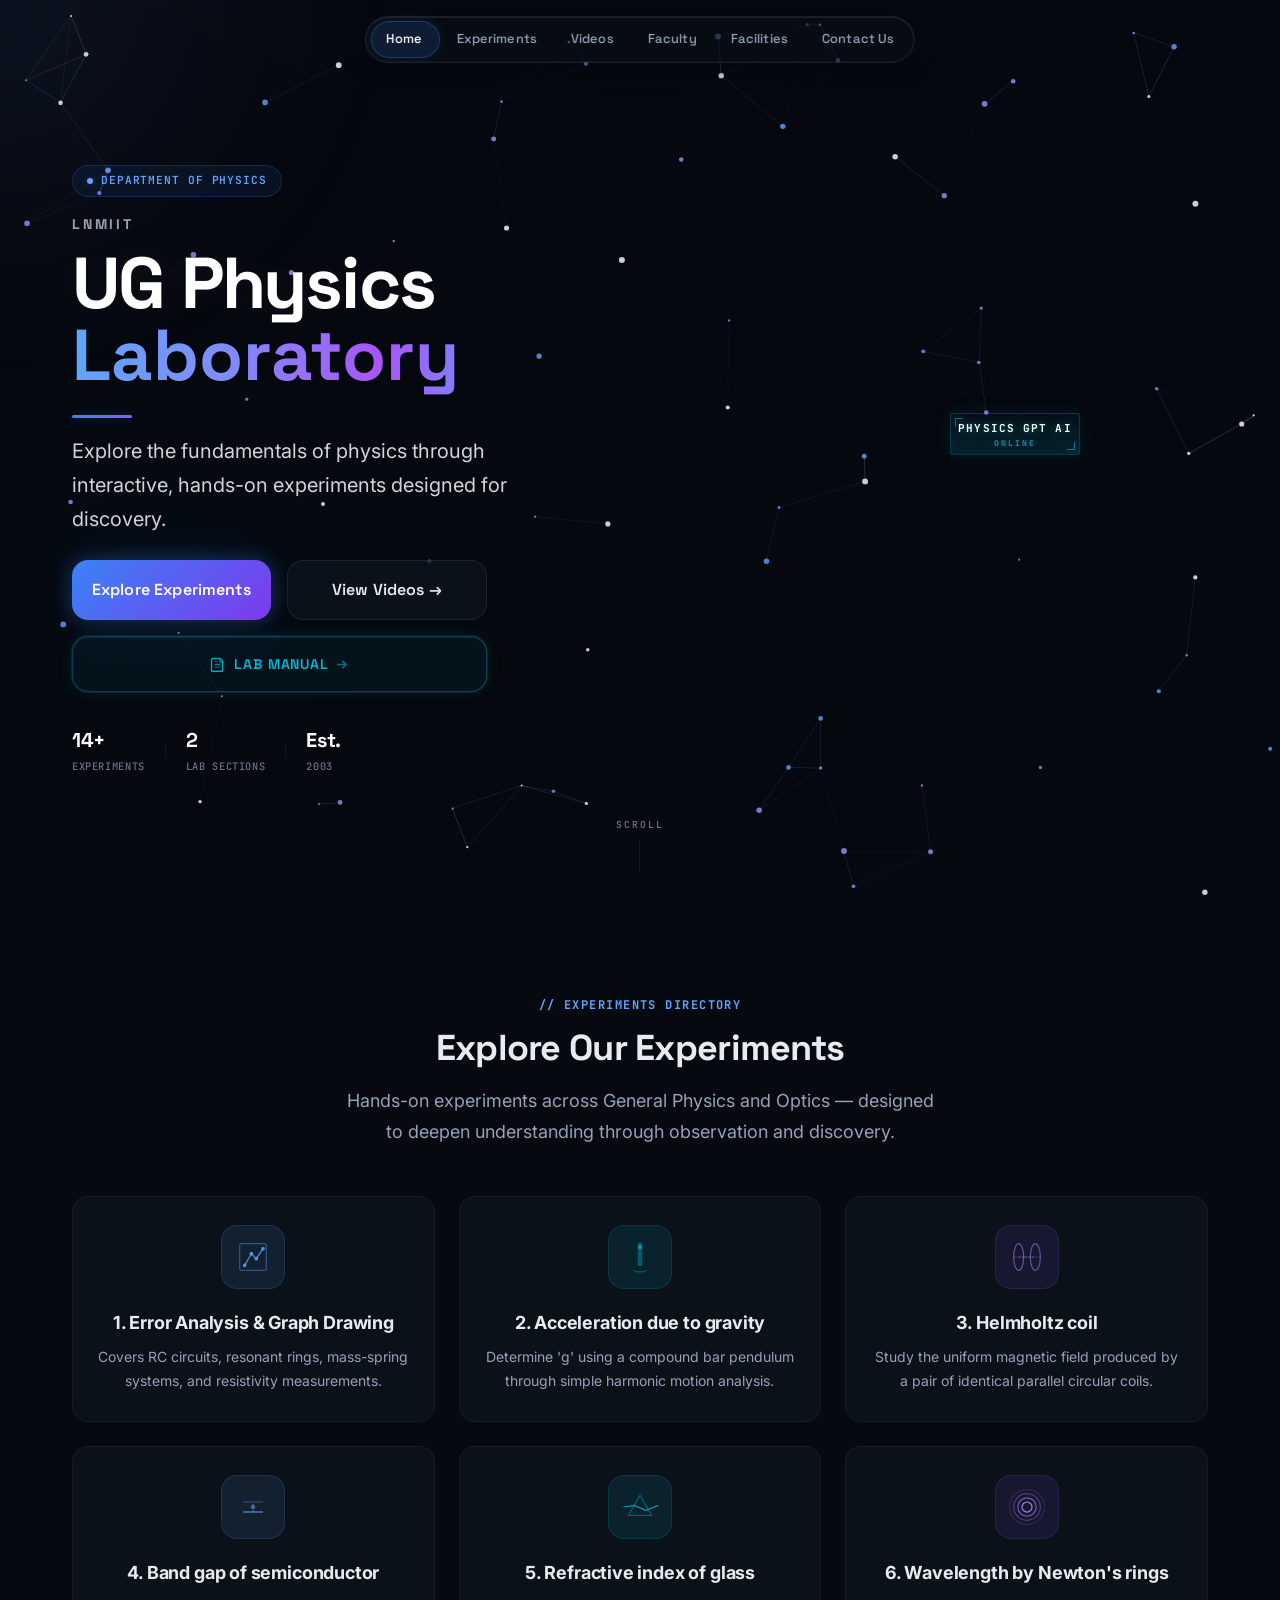
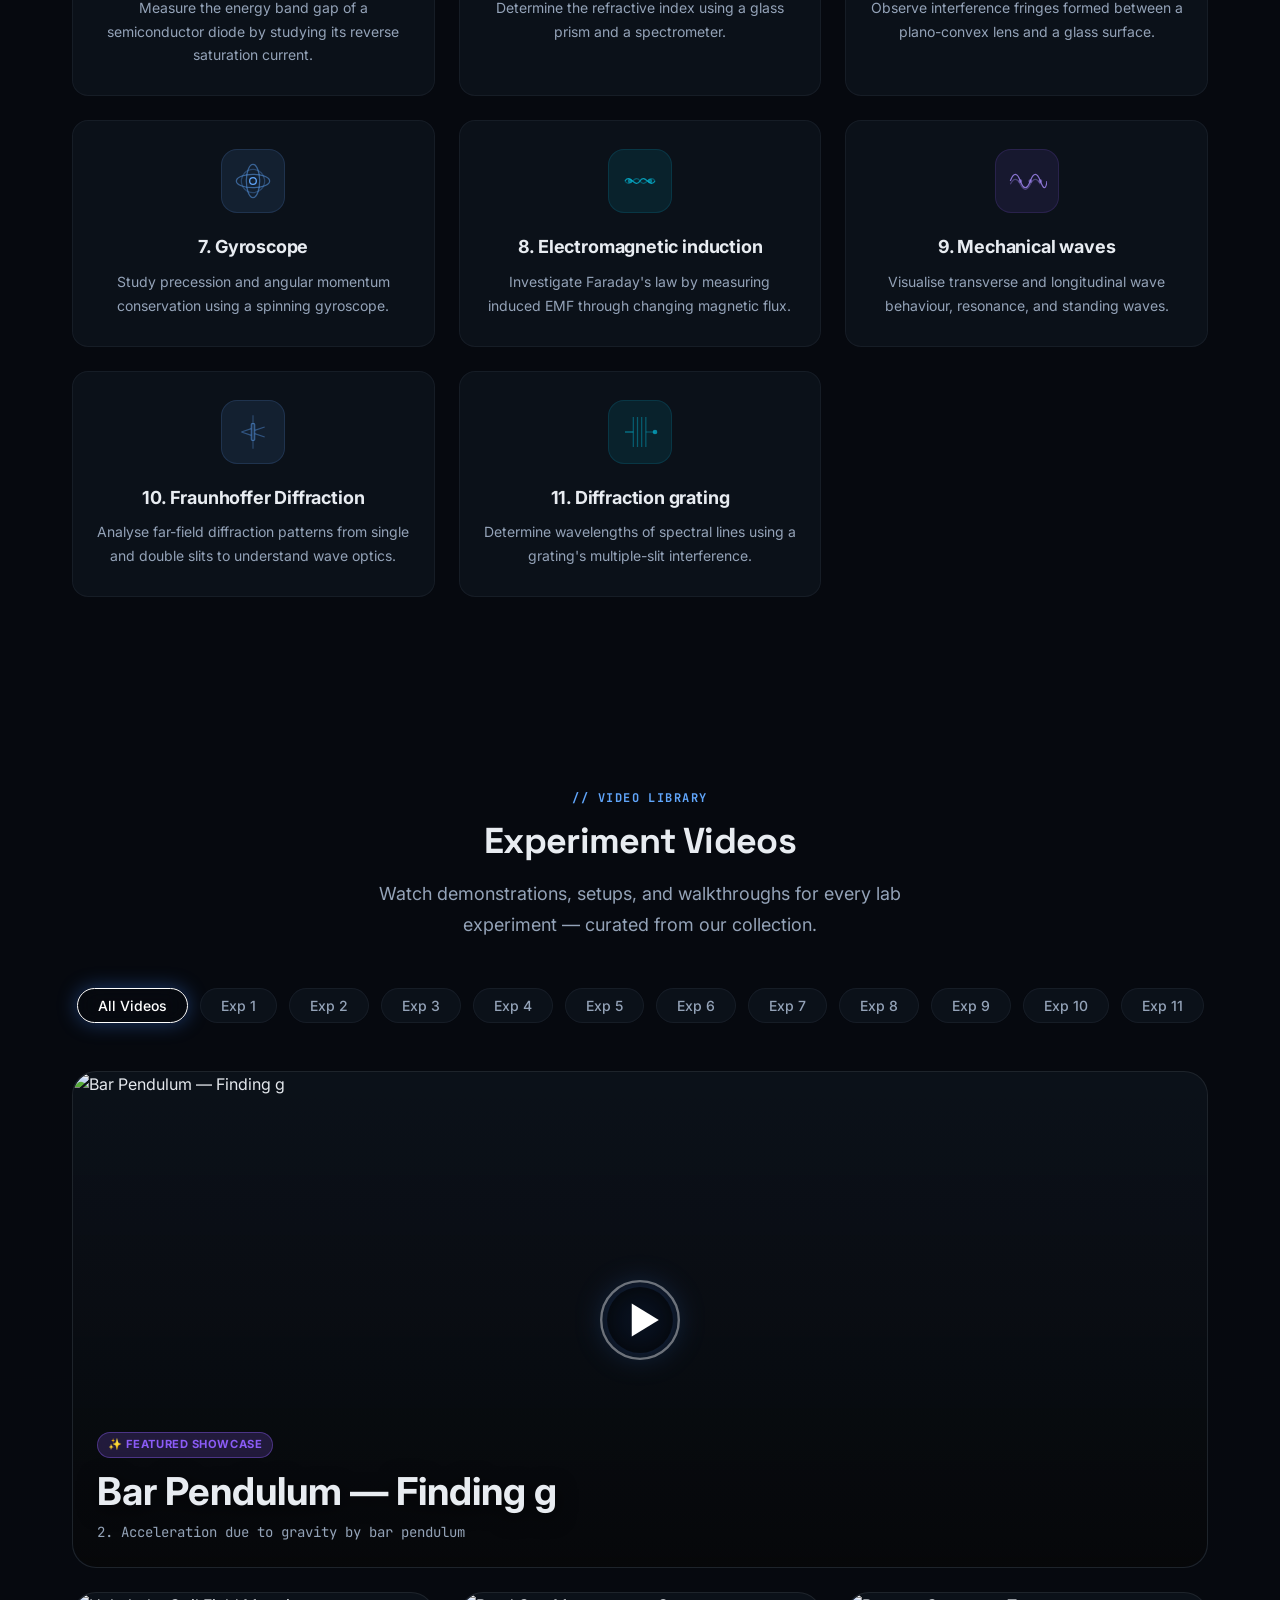
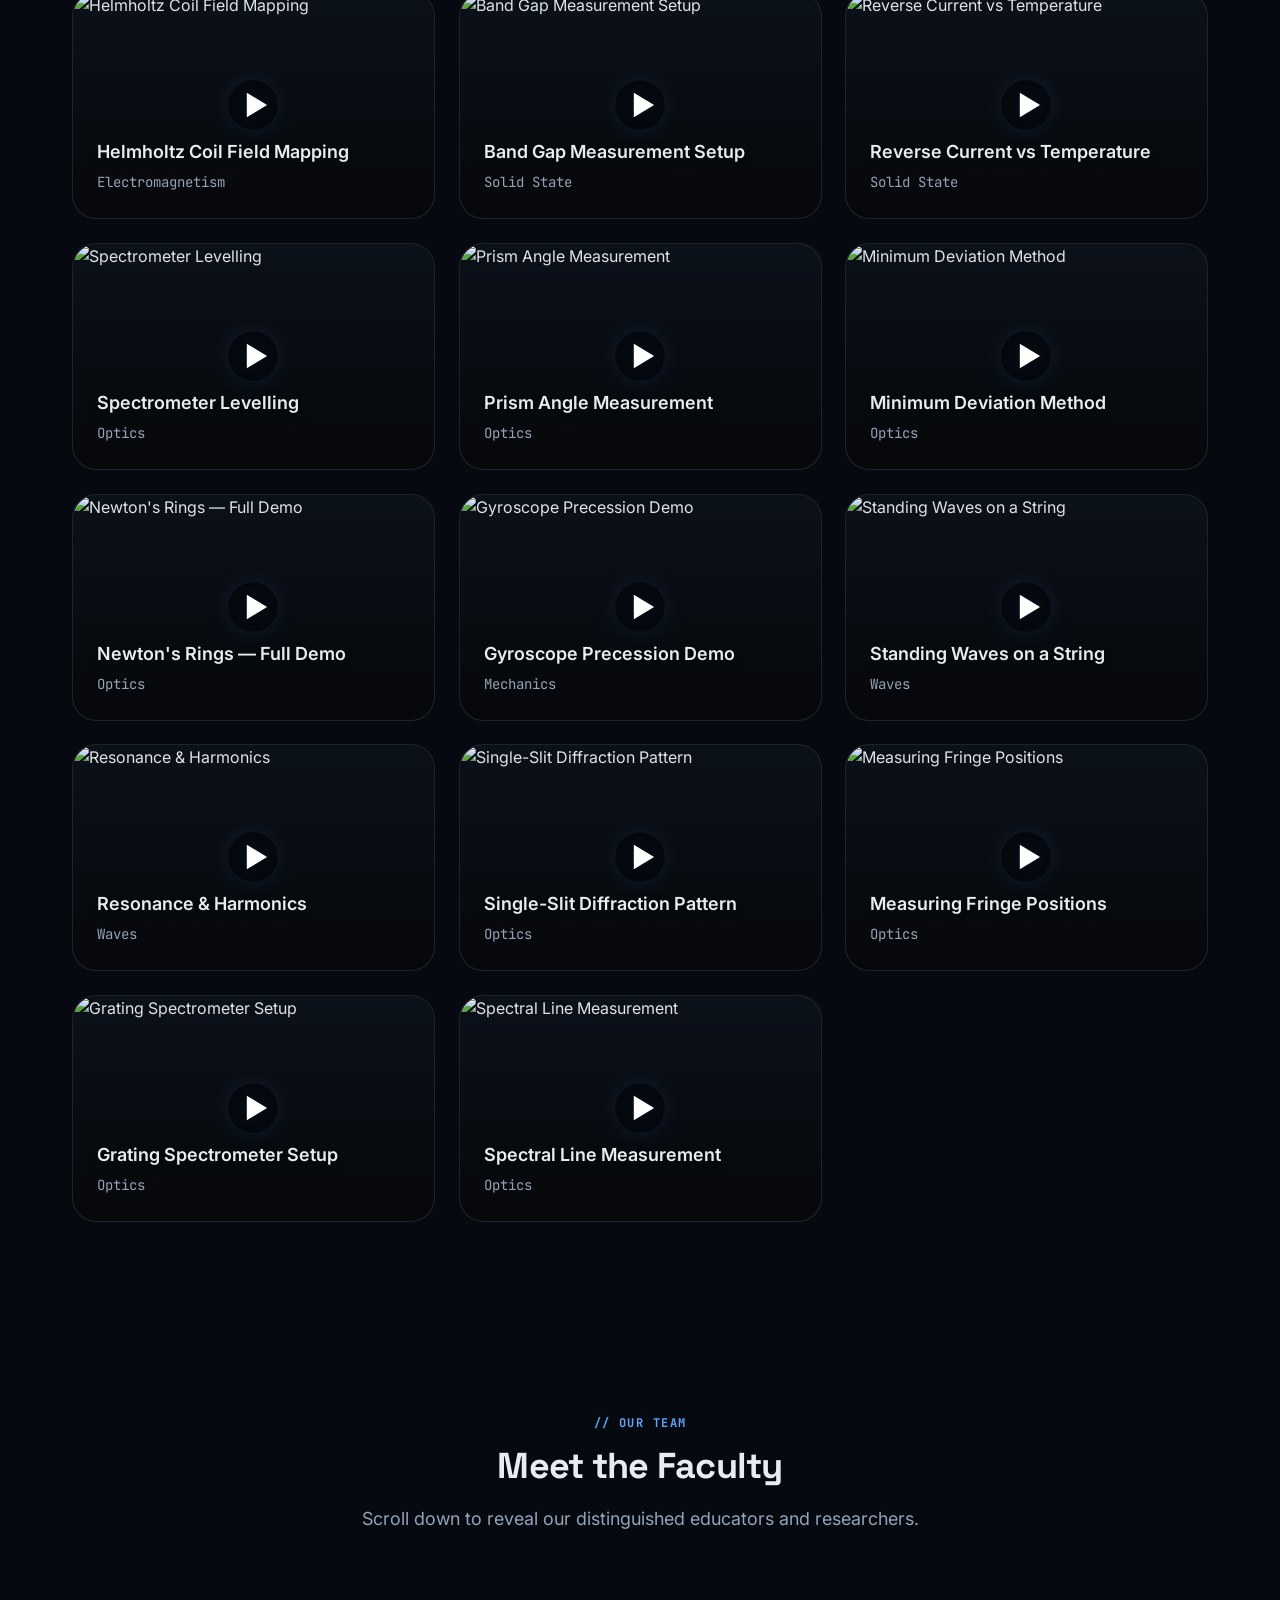
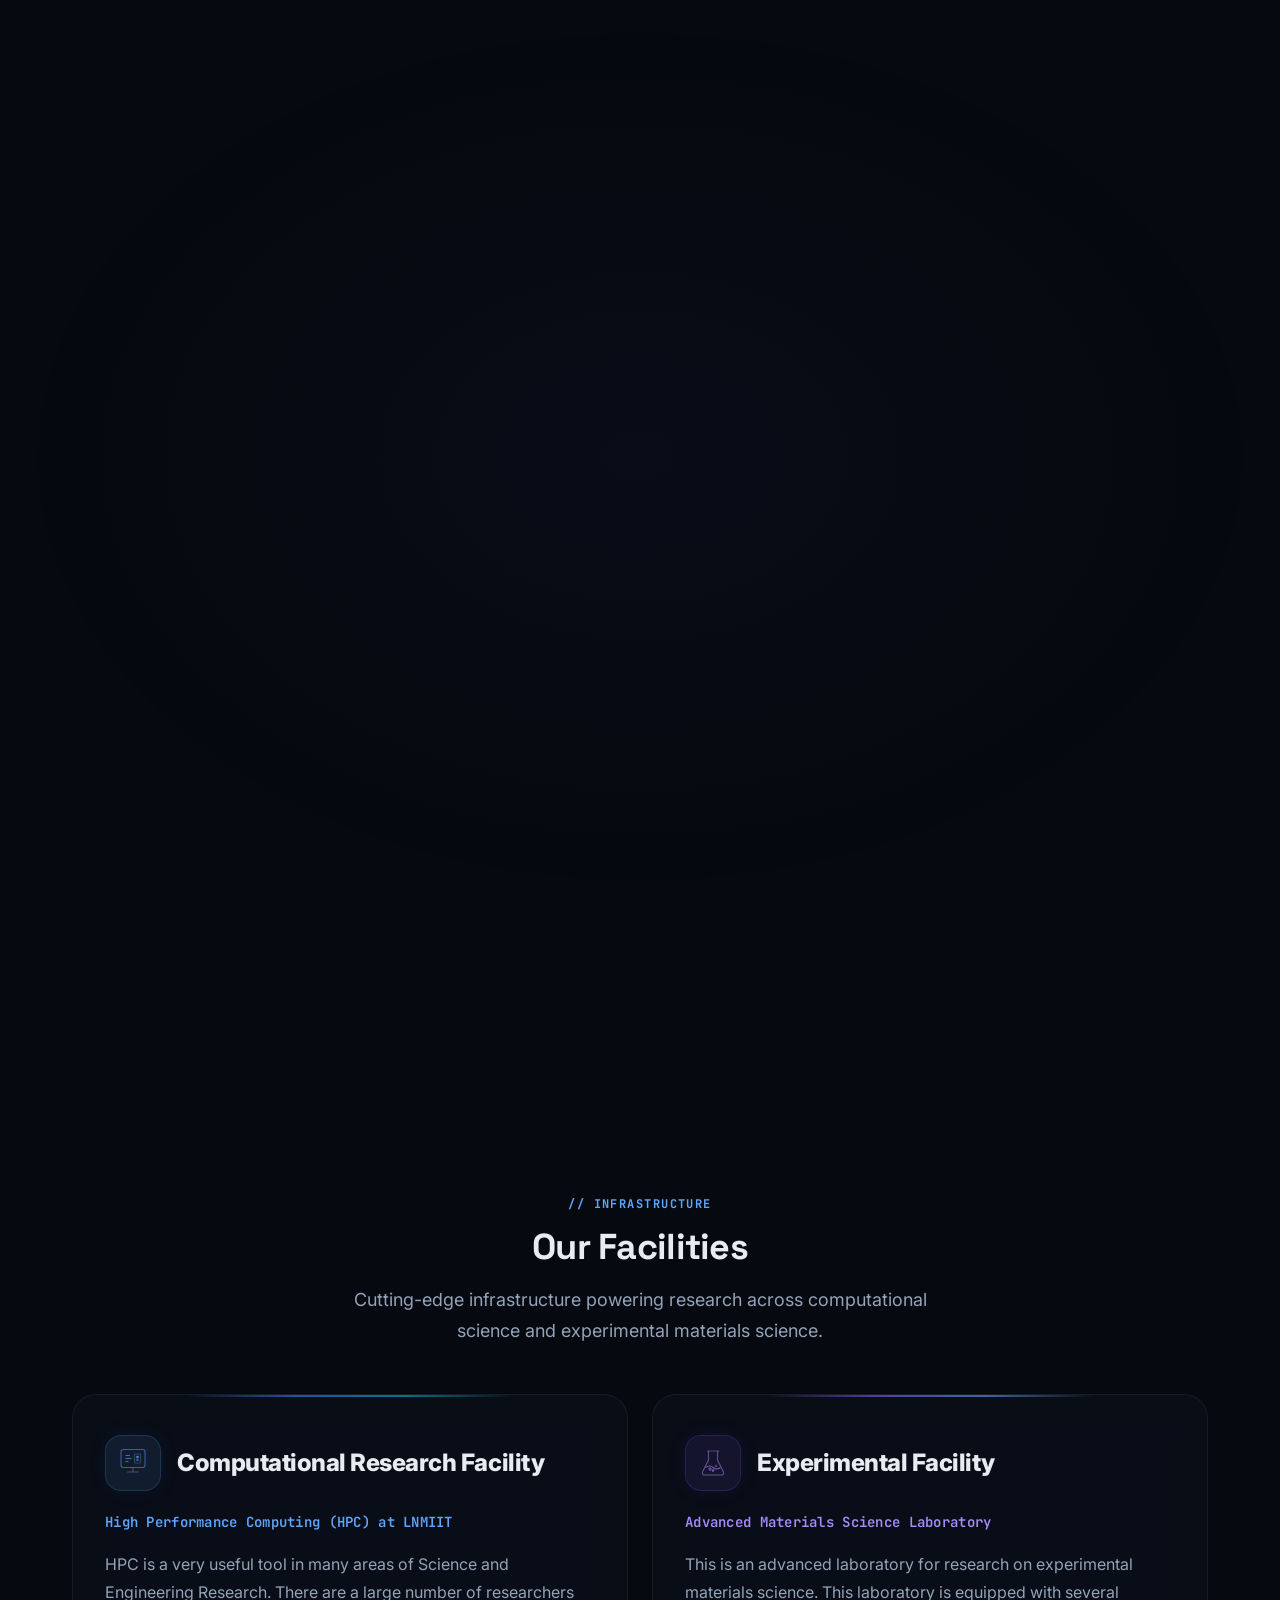
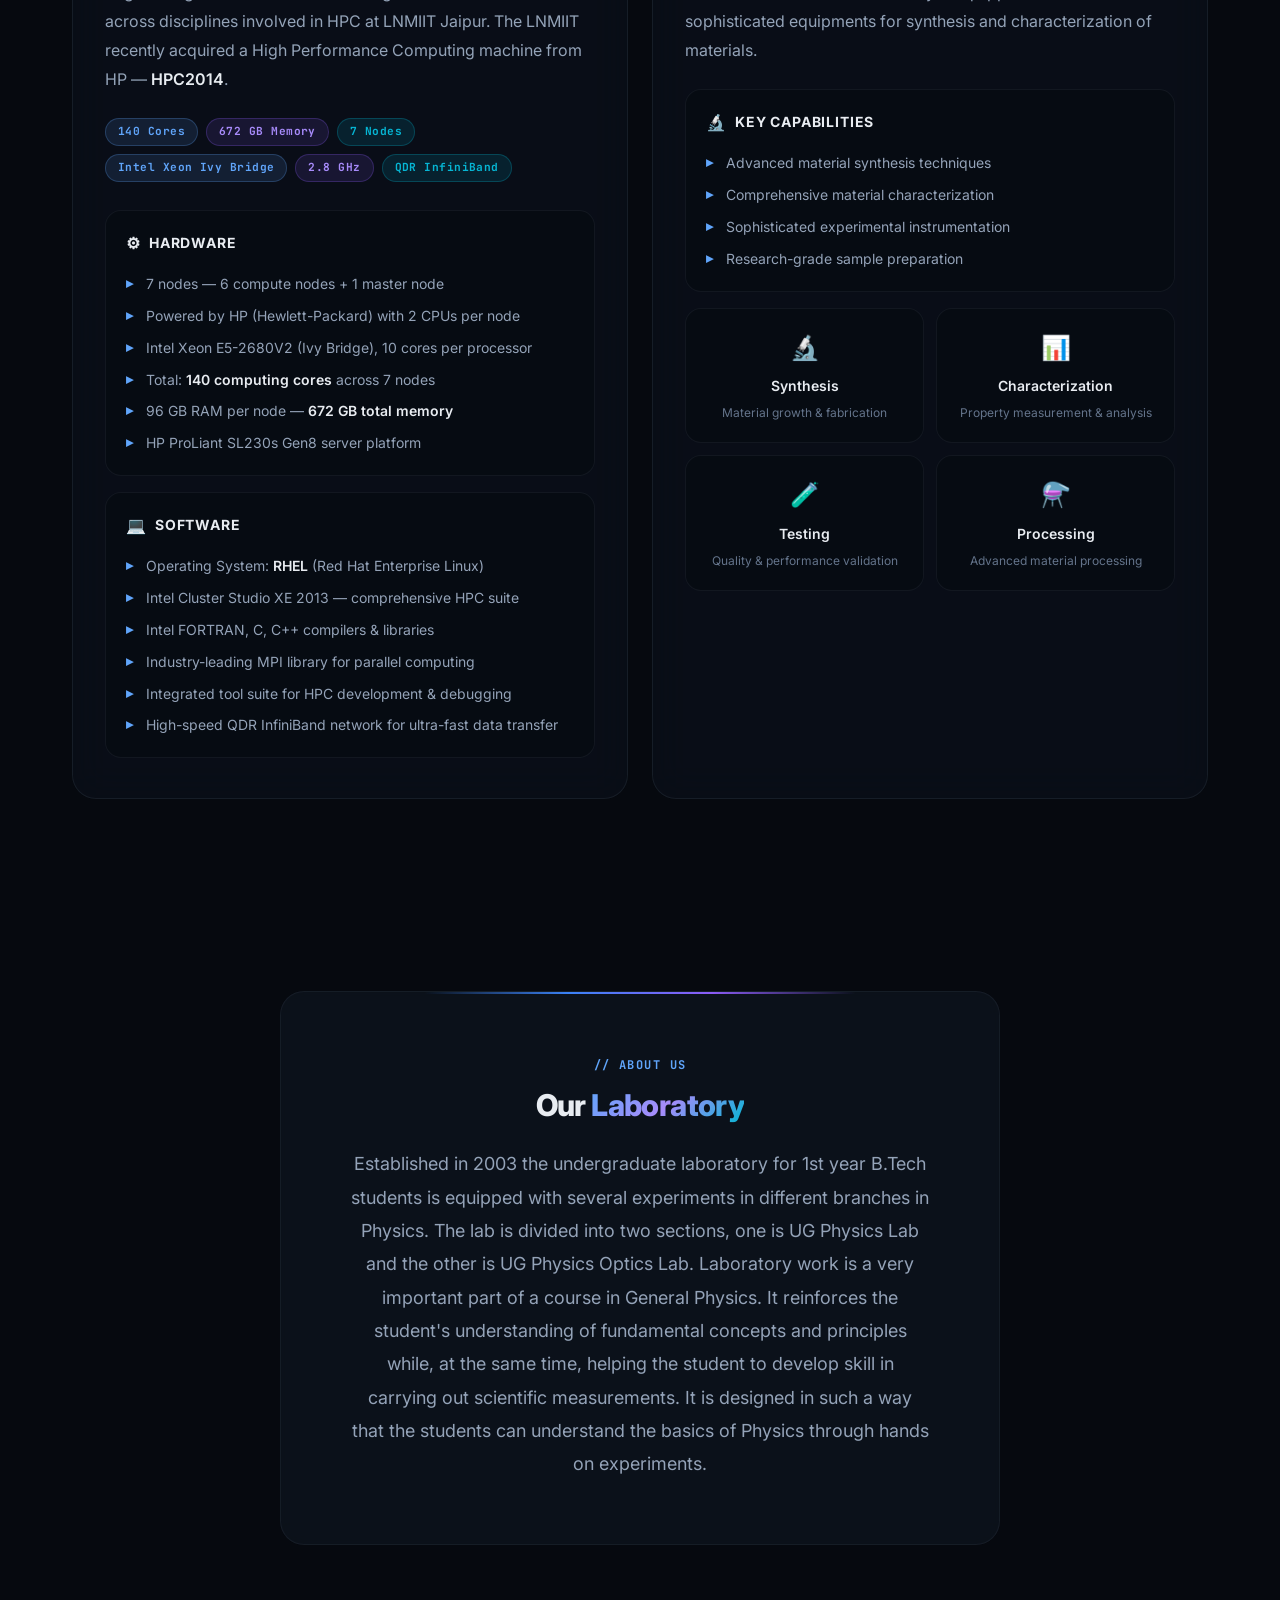
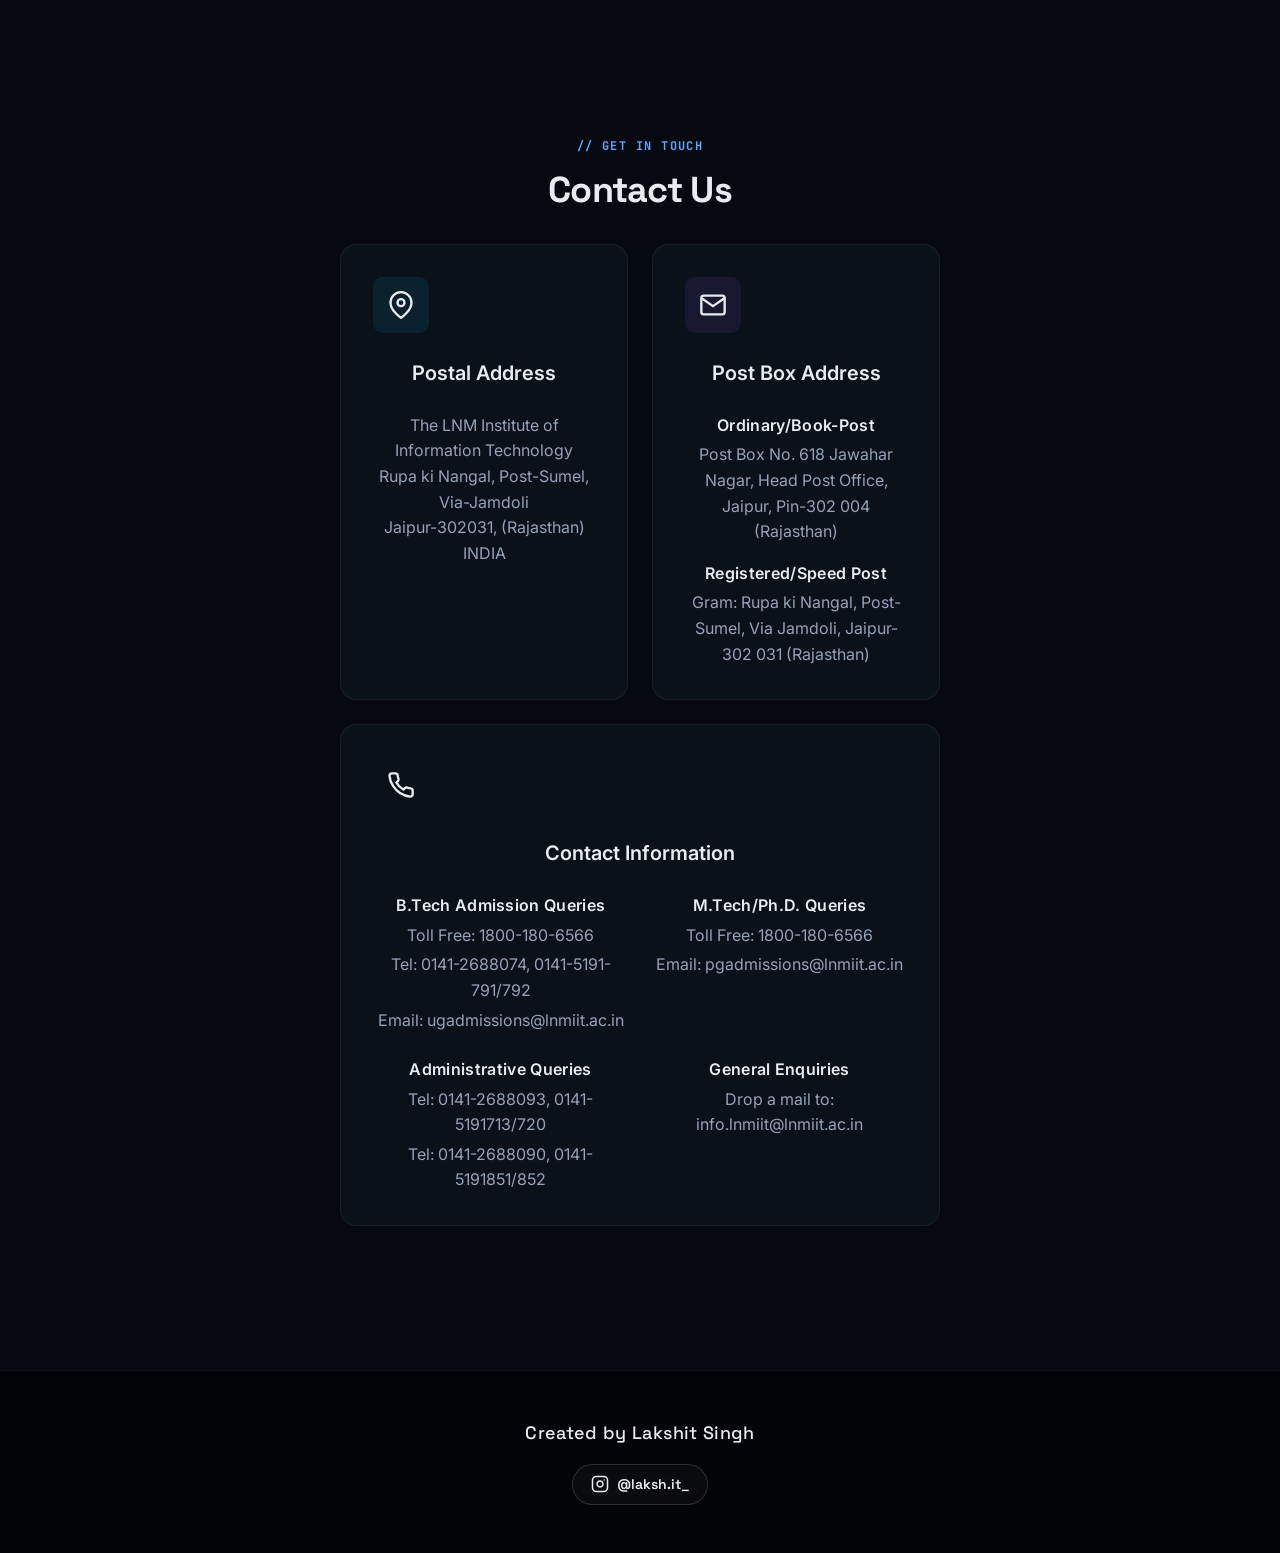
==== commit ffa8f4ea: "chore: reorganize directory structure and assets" ====
--- a/index.html
+++ b/index.html
@@ -11,7 +11,7 @@
         content="UG Physics Laboratory — Undergraduate experiments in general physics and optics for first-year B.Tech students." />
     <meta name="theme-color" content="#06090f" />
     <title>UG Physics Laboratory</title>
-    <link rel="stylesheet" href="index.css" />
+    <link rel="stylesheet" href="assets/css/index.css" />
     <link rel="icon"
         href="data:image/svg+xml,<svg xmlns='http://www.w3.org/2000/svg' viewBox='0 0 100 100'><text y='.9em' font-size='90'>⚛</text></svg>" />
     <!-- Google Fonts: Space Grotesk (headings) + Inter (body) -->
@@ -524,11 +524,11 @@
     <script src="https://cdnjs.cloudflare.com/ajax/libs/gsap/3.12.5/Flip.min.js"></script>
     <script src="https://cdnjs.cloudflare.com/ajax/libs/gsap/3.12.5/ScrollTrigger.min.js"></script>
     <script src="https://unpkg.com/lenis@1.1.13/dist/lenis.min.js"></script>
-    <script src="labData.js"></script>
-    <script src="splashCursor.js"></script>
-    <script src="electricEffect.js"></script>
-    <script src="heroParticles.js"></script>
-    <script src="main.js"></script>
+    <script src="assets/js/labData.js"></script>
+    <script src="assets/js/splashCursor.js"></script>
+    <script src="assets/js/electricEffect.js"></script>
+    <script src="assets/js/heroParticles.js"></script>
+    <script src="assets/js/main.js"></script>
 </body>
 
 </html>
--- a/assets/css/index.css
+++ b/assets/css/index.css
@@ -0,0 +1,3460 @@
+/* ============================================================
+   PHYSICS LAB — Design System & Core Styles
+   Mobile-First | Dark Theme | Futuristic Aesthetic
+   ============================================================ */
+
+/* ---------- Google Fonts ---------- */
+@import url('https://fonts.googleapis.com/css2?family=Inter:wght@300;400;500;600;700;800;900&family=JetBrains+Mono:wght@400;500;600&family=Space+Grotesk:wght@300;400;500;600;700&display=swap');
+
+/* ---------- CSS Custom Properties (Design Tokens) ---------- */
+:root {
+  /* Surface colors */
+  --bg-primary: #06090f;
+  --bg-secondary: #0c1117;
+  --bg-tertiary: #111821;
+  --bg-card: rgba(14, 20, 30, 0.75);
+  --bg-card-hover: rgba(20, 28, 42, 0.85);
+  --bg-glass: rgba(10, 16, 26, 0.55);
+
+  /* Accent — Electric Blue */
+  --accent: #3b82f6;
+  --accent-light: #60a5fa;
+  --accent-dark: #2563eb;
+  --accent-glow: rgba(59, 130, 246, 0.35);
+  --accent-subtle: rgba(59, 130, 246, 0.08);
+
+  /* Accent 2 — Deep Violet */
+  --violet: #8b5cf6;
+  --violet-light: #a78bfa;
+  --violet-dark: #7c3aed;
+  --violet-glow: rgba(139, 92, 246, 0.30);
+  --violet-subtle: rgba(139, 92, 246, 0.08);
+
+  /* Accent 3 — Cyan (for highlights) */
+  --cyan: #06b6d4;
+  --cyan-glow: rgba(6, 182, 212, 0.25);
+
+  /* Text */
+  --text-primary: #e8ecf1;
+  --text-secondary: #94a3b8;
+  --text-tertiary: #64748b;
+  --text-accent: var(--accent-light);
+
+  /* Borders */
+  --border-subtle: rgba(148, 163, 184, 0.08);
+  --border-default: rgba(148, 163, 184, 0.12);
+  --border-glow: rgba(59, 130, 246, 0.20);
+
+  /* Shadows */
+  --shadow-sm: 0 1px 2px rgba(0, 0, 0, 0.4);
+  --shadow-md: 0 4px 12px rgba(0, 0, 0, 0.5);
+  --shadow-lg: 0 8px 30px rgba(0, 0, 0, 0.55);
+  --shadow-glow-blue: 0 0 20px var(--accent-glow), 0 0 60px rgba(59, 130, 246, 0.10);
+  --shadow-glow-violet: 0 0 20px var(--violet-glow), 0 0 60px rgba(139, 92, 246, 0.10);
+
+  /* Radii */
+  --radius-sm: 6px;
+  --radius-md: 10px;
+  --radius-lg: 16px;
+  --radius-xl: 24px;
+  --radius-full: 9999px;
+
+  /* Spacing scale (4px base) */
+  --sp-1: 4px;
+  --sp-2: 8px;
+  --sp-3: 12px;
+  --sp-4: 16px;
+  --sp-5: 20px;
+  --sp-6: 24px;
+  --sp-7: 28px;
+  --sp-8: 32px;
+  --sp-10: 40px;
+  --sp-12: 48px;
+  --sp-16: 64px;
+  --sp-20: 80px;
+  --sp-24: 96px;
+  --sp-32: 128px;
+
+  /* Typography (Fluid scaling on mobile) */
+  --font-sans: 'Inter', -apple-system, BlinkMacSystemFont, 'Segoe UI', sans-serif;
+  --font-heading: 'Space Grotesk', 'Inter', -apple-system, sans-serif;
+  --font-mono: 'JetBrains Mono', 'Fira Code', monospace;
+  --fs-xs: 0.75rem;
+  --fs-sm: 0.875rem;
+  --fs-base: 1rem;
+  --fs-lg: clamp(1.05rem, 1.5vw + 0.6rem, 1.125rem);
+  --fs-xl: clamp(1.15rem, 2vw + 0.6rem, 1.25rem);
+  --fs-2xl: clamp(1.3rem, 2.5vw + 0.7rem, 1.5rem);
+  --fs-3xl: clamp(1.5rem, 3.5vw + 0.8rem, 1.875rem);
+  --fs-4xl: clamp(1.8rem, 4vw + 0.8rem, 2.25rem);
+  --fs-5xl: clamp(2.2rem, 5vw + 1rem, 3rem);
+  --fs-6xl: clamp(2.8rem, 6vw + 1rem, 3.75rem);
+
+  /* Transitions */
+  --ease-out: cubic-bezier(0.16, 1, 0.3, 1);
+  --ease-in: cubic-bezier(0.7, 0, 0.84, 0);
+  --ease-smooth: cubic-bezier(0.45, 0, 0.55, 1);
+  --dur-fast: 150ms;
+  --dur-normal: 250ms;
+  --dur-slow: 400ms;
+
+  /* Layout */
+  --container-max: 1200px;
+  --nav-height: 72px;
+}
+
+/* ---------- Reset & Base ---------- */
+*,
+*::before,
+*::after {
+  margin: 0;
+  padding: 0;
+  box-sizing: border-box;
+}
+
+html {
+  font-size: 16px;
+  scroll-behavior: smooth;
+  -webkit-font-smoothing: antialiased;
+  -moz-osx-font-smoothing: grayscale;
+}
+
+body {
+  font-family: var(--font-sans);
+  color: var(--text-primary);
+  background: var(--bg-primary);
+  line-height: 1.6;
+  min-height: 100vh;
+  overflow-x: hidden;
+  position: relative;
+  overflow-wrap: break-word;
+}
+
+
+/* Subtle animated background gradient */
+body::before {
+  content: '';
+  position: fixed;
+  inset: 0;
+  background:
+    radial-gradient(ellipse 80% 50% at 50% -20%, var(--accent-glow), transparent),
+    radial-gradient(ellipse 60% 40% at 80% 110%, var(--violet-glow), transparent),
+    radial-gradient(ellipse 50% 30% at 10% 60%, var(--cyan-glow), transparent);
+  pointer-events: none;
+  z-index: 0;
+  animation: bgPulse 12s ease-in-out infinite alternate;
+}
+
+@keyframes bgPulse {
+  0% {
+    opacity: 0.5;
+  }
+
+  50% {
+    opacity: 0.7;
+  }
+
+  100% {
+    opacity: 0.5;
+  }
+}
+
+img,
+video,
+svg {
+  display: block;
+  max-width: 100%;
+}
+
+a {
+  color: var(--text-accent);
+  text-decoration: none;
+  transition: color var(--dur-fast) var(--ease-out);
+}
+
+a:hover {
+  color: var(--accent);
+}
+
+ul,
+ol {
+  list-style: none;
+}
+
+button {
+  cursor: pointer;
+  font-family: inherit;
+  border: none;
+  background: none;
+}
+
+/* ---------- Scrollbar ---------- */
+::-webkit-scrollbar {
+  width: 6px;
+}
+
+::-webkit-scrollbar-track {
+  background: var(--bg-secondary);
+}
+
+::-webkit-scrollbar-thumb {
+  background: var(--accent-dark);
+  border-radius: var(--radius-full);
+}
+
+/* ---------- Selection ---------- */
+::selection {
+  background: var(--accent);
+  color: #fff;
+}
+
+/* ============================================================
+   LAYOUT — Mobile-First Responsive Grid
+   ============================================================ */
+
+.container {
+  width: 100%;
+  max-width: var(--container-max);
+  margin: 0 auto;
+  padding-inline: var(--sp-4);
+}
+
+/* Fluid responsive grid — 1 col on mobile, scales up */
+.grid {
+  display: grid;
+  gap: var(--sp-6);
+  grid-template-columns: 1fr;
+}
+
+/* Breakpoints */
+@media (min-width: 640px) {
+  .container {
+    padding-inline: var(--sp-6);
+  }
+
+  .grid-2 {
+    grid-template-columns: repeat(2, 1fr);
+  }
+}
+
+@media (min-width: 768px) {
+  .container {
+    padding-inline: var(--sp-8);
+  }
+
+  .grid-3 {
+    grid-template-columns: repeat(3, 1fr);
+  }
+}
+
+@media (min-width: 1024px) {
+  .grid-4 {
+    grid-template-columns: repeat(4, 1fr);
+  }
+}
+
+/* Full-bleed sections */
+.section {
+  padding-block: var(--sp-12);
+  position: relative;
+  z-index: 1;
+}
+
+@media (min-width: 768px) {
+  .section {
+    padding-block: var(--sp-24);
+  }
+}
+
+/* ============================================================
+   FLOATING PILL NAVIGATION (Glassmorphism)
+   ============================================================ */
+
+.pill-nav {
+  position: fixed;
+  top: 16px;
+  left: 50%;
+  transform: translateX(-50%);
+  z-index: 1000;
+  animation: pillNavFadeIn 0.8s var(--ease-out) 0.2s both;
+}
+
+@keyframes pillNavFadeIn {
+  from {
+    opacity: 0;
+    transform: translateX(-50%) translateY(-20px);
+  }
+
+  to {
+    opacity: 1;
+    transform: translateX(-50%) translateY(0);
+  }
+}
+
+.pill-nav__track {
+  position: relative;
+  display: flex;
+  align-items: center;
+  gap: 2px;
+  padding: 4px;
+  border-radius: var(--radius-full);
+  background: rgba(10, 14, 22, 0.65);
+  backdrop-filter: blur(20px) saturate(1.8);
+  -webkit-backdrop-filter: blur(20px) saturate(1.8);
+  border: 1px solid rgba(255, 255, 255, 0.08);
+  box-shadow:
+    0 4px 24px rgba(0, 0, 0, 0.4),
+    0 0 0 1px rgba(255, 255, 255, 0.03) inset,
+    0 1px 0 rgba(255, 255, 255, 0.06) inset;
+}
+
+/* Sliding highlight indicator behind the active link */
+.pill-nav__indicator {
+  position: absolute;
+  top: 4px;
+  left: 4px;
+  height: calc(100% - 8px);
+  border-radius: var(--radius-full);
+  background: rgba(59, 130, 246, 0.15);
+  border: 1px solid rgba(96, 165, 250, 0.25);
+  box-shadow: 0 0 12px rgba(59, 130, 246, 0.15);
+  transition: left 0.35s cubic-bezier(0.4, 0, 0.2, 1),
+    width 0.35s cubic-bezier(0.4, 0, 0.2, 1);
+  pointer-events: none;
+  z-index: 0;
+}
+
+.pill-nav__link {
+  position: relative;
+  z-index: 1;
+  padding: 8px 16px;
+  border-radius: var(--radius-full);
+  font-family: var(--font-heading);
+  font-size: 13px;
+  font-weight: 500;
+  letter-spacing: 0.01em;
+  color: var(--text-secondary);
+  text-decoration: none;
+  white-space: nowrap;
+  transition: color 0.25s var(--ease-out);
+  cursor: pointer;
+  user-select: none;
+  -webkit-user-select: none;
+}
+
+.pill-nav__link:hover {
+  color: var(--text-primary);
+}
+
+.pill-nav__link.active {
+  color: #fff;
+}
+
+/* Mobile: smaller text, horizontal scroll */
+@media (max-width: 768px) {
+  .pill-nav {
+    top: 10px;
+    max-width: calc(100vw - 24px);
+  }
+
+  .pill-nav__track {
+    overflow-x: auto;
+    scrollbar-width: none;
+    -ms-overflow-style: none;
+    padding: 3px;
+  }
+
+  .pill-nav__track::-webkit-scrollbar {
+    display: none;
+  }
+
+  .pill-nav__link {
+    padding: 7px 12px;
+    font-size: 12px;
+  }
+
+  .pill-nav__indicator {
+    top: 3px;
+    left: 3px;
+    height: calc(100% - 6px);
+  }
+}
+
+/* ============================================================
+   HERO SECTION (SPLINE 3D)
+   ============================================================ */
+
+.hero-spline {
+  min-height: 100vh;
+  display: flex;
+  align-items: stretch;
+  justify-content: center;
+  padding-top: calc(var(--nav-height) + var(--sp-4));
+  padding-bottom: 0;
+  position: relative;
+  overflow: hidden;
+  background: rgba(6, 9, 15, 0.96);
+}
+
+/* Particles Background (Z-Index 0) */
+.hero-particles {
+  position: absolute;
+  inset: 0;
+  width: 100%;
+  height: 100%;
+  pointer-events: none;
+  z-index: 0;
+}
+
+/* Splash Fluid Canvas (Z-Index 0) - Pointer Events None is CRITICAL */
+.hero-spline__splash {
+  position: absolute;
+  inset: 0;
+  width: 100%;
+  height: 100%;
+  pointer-events: none;
+  z-index: 0;
+}
+
+/* Spotlight that tracks mouse */
+.hero-spline__spotlight {
+  position: absolute;
+  inset: 0;
+  overflow: hidden;
+  pointer-events: none;
+  z-index: 1;
+  /* bump above splash */
+}
+
+.hero-spline__spotlight-glow {
+  position: absolute;
+  width: 80vw;
+  height: 80vw;
+  max-width: 800px;
+  max-height: 800px;
+  background: radial-gradient(circle, rgba(96, 165, 250, 0.15) 0%, rgba(167, 139, 250, 0.05) 40%, transparent 70%);
+  border-radius: 50%;
+  top: 0;
+  left: 0;
+  transform: translate(-50%, -50%);
+  filter: blur(40px);
+  will-change: transform;
+  /* Centered fallback if JS fails */
+  opacity: 0.5;
+}
+
+.hero-spline__container {
+  position: relative;
+  z-index: 1;
+  width: 100%;
+  display: flex;
+  flex-direction: column;
+  flex: 1;
+  gap: var(--sp-8);
+}
+
+@media (min-width: 900px) {
+  .hero-spline__container {
+    flex-direction: row;
+    align-items: center;
+    justify-content: space-between;
+  }
+}
+
+.hero-spline__content {
+  flex: 1;
+  display: flex;
+  flex-direction: column;
+  justify-content: center;
+  /* keep vertical center even when stretching */
+  gap: var(--sp-6);
+  z-index: 2;
+  text-align: center;
+  align-items: center;
+}
+
+@media (min-width: 900px) {
+  .hero-spline__content {
+    text-align: left;
+    align-items: flex-start;
+    max-width: 50%;
+    padding-bottom: var(--sp-12);
+    /* add visual padding back to text only */
+  }
+}
+
+.hero-spline__text-container {
+  display: flex;
+  flex-direction: column;
+  gap: 0.25rem;
+  align-items: flex-start;
+  margin: 0;
+  padding: 0;
+}
+
+/* ---- Animated "Department of Physics" badge ---- */
+.hero-spline__badge {
+  display: inline-flex;
+  align-items: center;
+  gap: 8px;
+  padding: 6px 14px;
+  border-radius: var(--radius-full);
+  background: rgba(59, 130, 246, 0.08);
+  border: 1px solid rgba(59, 130, 246, 0.2);
+  margin-bottom: 0.75rem;
+  animation: fadeInUp 0.7s var(--ease-out) 0.1s both;
+}
+
+.hero-spline__badge-dot {
+  width: 6px;
+  height: 6px;
+  border-radius: 50%;
+  background: var(--accent-light);
+  box-shadow: 0 0 8px var(--accent-glow);
+  animation: badgeDotPulse 2s ease-in-out infinite;
+}
+
+@keyframes badgeDotPulse {
+
+  0%,
+  100% {
+    opacity: 0.6;
+    transform: scale(1);
+  }
+
+  50% {
+    opacity: 1;
+    transform: scale(1.3);
+  }
+}
+
+.hero-spline__badge-text {
+  font-family: var(--font-mono);
+  font-size: 0.7rem;
+  font-weight: 600;
+  letter-spacing: 0.08em;
+  color: var(--accent-light);
+  text-transform: uppercase;
+}
+
+.hero-spline__kicker {
+  font-family: var(--font-heading);
+  font-size: 0.875rem;
+  font-weight: 700;
+  animation: fadeInUp 0.7s var(--ease-out) 0.2s both;
+  text-transform: uppercase;
+  letter-spacing: 0.2em;
+  color: #9ca3af;
+  margin: 0;
+  margin-bottom: 0.5rem;
+}
+
+.hero-spline__title {
+  display: flex;
+  flex-direction: column;
+  margin: 0;
+  padding: 0;
+  animation: fadeInUp 0.8s var(--ease-out) 0.3s both;
+}
+
+.hero-spline__title-main {
+  font-family: var(--font-heading);
+  font-size: 3.75rem;
+  font-weight: 800;
+  color: #ffffff;
+  letter-spacing: -0.025em;
+  line-height: 1;
+  margin: 0;
+  text-shadow: 0 0 40px rgba(255, 255, 255, 0.06);
+}
+
+.hero-spline__title-gradient {
+  font-family: var(--font-heading);
+  font-size: 3.75rem;
+  font-weight: 900;
+  line-height: 1;
+  padding-bottom: 0.5rem;
+  margin: 0;
+  background-image: linear-gradient(90deg,
+      #60a5fa 0%,
+      #818cf8 20%,
+      #a855f7 40%,
+      #60a5fa 60%,
+      #818cf8 80%,
+      #a855f7 100%);
+  background-size: 200% 100%;
+  -webkit-background-clip: text;
+  -webkit-text-fill-color: transparent;
+  background-clip: text;
+  color: transparent;
+  animation: gradientFlow 4s linear infinite;
+}
+
+@keyframes gradientFlow {
+  0% {
+    background-position: 0% 50%;
+  }
+
+  100% {
+    background-position: 200% 50%;
+  }
+}
+
+@media (min-width: 1024px) {
+
+  .hero-spline__title-main,
+  .hero-spline__title-gradient {
+    font-size: 4.5rem;
+  }
+}
+
+/* Glowing accent divider */
+.hero-spline__divider {
+  width: 60px;
+  height: 3px;
+  border-radius: 3px;
+  background: linear-gradient(90deg, var(--accent), var(--violet));
+  margin: 0.75rem 0;
+  box-shadow: 0 0 12px var(--accent-glow);
+  animation: fadeInUp 0.7s var(--ease-out) 0.5s both;
+}
+
+.hero-spline__desc {
+  font-family: var(--font-sans);
+  font-size: var(--fs-lg);
+  color: #d1d5db;
+  line-height: 1.7;
+  margin: 0;
+  max-width: 480px;
+  text-align: left;
+  animation: fadeInUp 0.7s var(--ease-out) 0.6s both;
+}
+
+@media (min-width: 768px) {
+  .hero-spline__desc {
+    font-size: var(--fs-xl);
+  }
+}
+
+.hero-spline__actions {
+  display: flex;
+  flex-direction: column;
+  gap: var(--sp-4);
+  width: 100%;
+  animation: fadeInUp 0.8s var(--ease-out) 0.7s both;
+}
+
+.hero-spline__actions-row {
+  display: flex;
+  flex-direction: column;
+  gap: var(--sp-4);
+  width: 100%;
+}
+
+@media (min-width: 560px) {
+  .hero-spline__actions {
+    width: max-content;
+    max-width: 100%;
+  }
+
+  .hero-spline__actions-row {
+    flex-direction: row;
+  }
+
+  .hero-spline__actions-row>.btn {
+    flex: 1;
+  }
+}
+
+/* ============================================================
+   HERO BUTTONS (Base + Variants)
+   ============================================================ */
+
+.btn {
+  display: inline-flex;
+  align-items: center;
+  justify-content: center;
+  gap: var(--sp-2);
+  padding: 0.7em 1.4em;
+  border-radius: var(--radius-full);
+  font-family: var(--font-heading);
+  font-weight: 600;
+  font-size: var(--fs-base);
+  letter-spacing: 0.01em;
+  text-decoration: none;
+  cursor: pointer;
+  border: none;
+  position: relative;
+  overflow: hidden;
+  white-space: nowrap;
+  transition:
+    transform 0.25s var(--ease-out),
+    box-shadow 0.25s var(--ease-out),
+    background 0.25s var(--ease-out),
+    border-color 0.25s var(--ease-out);
+}
+
+.btn--lg {
+  padding: 0.75em 1.6em;
+  font-size: var(--fs-base);
+}
+
+.btn--primary {
+  background: linear-gradient(135deg, var(--accent), var(--accent-dark));
+  color: #fff;
+  box-shadow: 0 0 20px var(--accent-glow);
+}
+
+.btn--primary:hover {
+  transform: translateY(-2px);
+  box-shadow: 0 4px 24px var(--accent-glow), 0 0 40px rgba(59, 130, 246, 0.2);
+  color: #fff;
+}
+
+.btn--secondary {
+  background: rgba(255, 255, 255, 0.05);
+  color: var(--text-primary);
+  border: 1px solid rgba(255, 255, 255, 0.12);
+  backdrop-filter: blur(8px);
+}
+
+.btn--secondary:hover {
+  background: rgba(255, 255, 255, 0.1);
+  border-color: rgba(255, 255, 255, 0.22);
+  transform: translateY(-2px);
+  color: var(--text-primary);
+}
+
+/* ---- Lab Manual — Holographic Futuristic Button ---- */
+
+.btn--manual {
+  background: rgba(6, 182, 212, 0.06);
+  color: var(--cyan);
+  border: 1px solid rgba(6, 182, 212, 0.3);
+  border-radius: var(--radius-full);
+  backdrop-filter: blur(10px) saturate(1.4);
+  -webkit-backdrop-filter: blur(10px) saturate(1.4);
+  padding: 0.72em 1.5em;
+  overflow: hidden;
+  isolation: isolate;
+  box-shadow:
+    0 0 0 1px rgba(6, 182, 212, 0.12),
+    0 0 16px rgba(6, 182, 212, 0.10),
+    inset 0 1px 0 rgba(6, 182, 212, 0.15);
+  transition:
+    transform 0.3s var(--ease-out),
+    box-shadow 0.3s var(--ease-out),
+    background 0.3s var(--ease-out),
+    border-color 0.3s var(--ease-out),
+    color 0.3s var(--ease-out);
+}
+
+/* Outer breathing glow ring */
+.btn--manual__glow {
+  position: absolute;
+  inset: -1px;
+  border-radius: inherit;
+  pointer-events: none;
+  z-index: 0;
+  opacity: 0;
+  background: linear-gradient(135deg,
+      rgba(6, 182, 212, 0.5) 0%,
+      rgba(139, 92, 246, 0.3) 50%,
+      rgba(6, 182, 212, 0.5) 100%);
+  filter: blur(6px);
+  animation: manualGlowPulse 3s ease-in-out infinite;
+}
+
+@keyframes manualGlowPulse {
+
+  0%,
+  100% {
+    opacity: 0.15;
+  }
+
+  50% {
+    opacity: 0.50;
+  }
+}
+
+/* Horizontal scan line that sweeps top→bottom */
+.btn--manual__scanner {
+  position: absolute;
+  top: -40%;
+  left: 0;
+  width: 100%;
+  height: 40%;
+  background: linear-gradient(to bottom,
+      transparent 0%,
+      rgba(6, 182, 212, 0.10) 35%,
+      rgba(6, 182, 212, 0.20) 50%,
+      rgba(6, 182, 212, 0.10) 65%,
+      transparent 100%);
+  z-index: 1;
+  pointer-events: none;
+  animation: manualScan 3.5s cubic-bezier(0.4, 0, 0.2, 1) infinite;
+}
+
+@keyframes manualScan {
+  0% {
+    top: -40%;
+    opacity: 0;
+  }
+
+  8% {
+    opacity: 1;
+  }
+
+  92% {
+    opacity: 1;
+  }
+
+  100% {
+    top: 130%;
+    opacity: 0;
+  }
+}
+
+/* Icon, label & arrow sit above the glow layers */
+.btn--manual__icon,
+.btn--manual__label,
+.btn--manual__arrow {
+  position: relative;
+  z-index: 2;
+}
+
+.btn--manual__icon {
+  width: 17px;
+  height: 17px;
+  flex-shrink: 0;
+  opacity: 0.9;
+  transition: transform 0.3s var(--ease-out), opacity 0.3s var(--ease-out);
+}
+
+.btn--manual__label {
+  font-family: var(--font-heading);
+  font-weight: 600;
+  letter-spacing: 0.06em;
+  font-size: 0.875rem;
+  text-transform: uppercase;
+}
+
+.btn--manual__arrow {
+  width: 13px;
+  height: 13px;
+  flex-shrink: 0;
+  opacity: 0.55;
+  transform: translateX(-2px);
+  transition: transform 0.3s var(--ease-out), opacity 0.3s var(--ease-out);
+}
+
+/* Hover state */
+.btn--manual:hover {
+  transform: translateY(-3px);
+  background: rgba(6, 182, 212, 0.12);
+  border-color: rgba(6, 182, 212, 0.55);
+  color: #a5f3fc;
+  box-shadow:
+    0 0 0 1px rgba(6, 182, 212, 0.25),
+    0 0 24px rgba(6, 182, 212, 0.22),
+    0 6px 30px rgba(6, 182, 212, 0.16),
+    inset 0 1px 0 rgba(6, 182, 212, 0.25);
+}
+
+.btn--manual:hover .btn--manual__glow {
+  opacity: 0.6;
+  animation: none;
+}
+
+.btn--manual:hover .btn--manual__icon {
+  transform: scale(1.15) rotate(-5deg);
+}
+
+.btn--manual:hover .btn--manual__arrow {
+  transform: translateX(4px);
+  opacity: 1;
+}
+
+/* Active / pressed */
+.btn--manual:active {
+  transform: translateY(-1px) scale(0.97);
+}
+
+/* On mobile, stack vertically; all buttons full-width */
+@media (max-width: 559px) {
+  .btn--manual {
+    width: 100%;
+    justify-content: center;
+  }
+}
+
+.hero-spline__canvas-wrapper {
+  flex: 1;
+  width: 100%;
+  height: 400px;
+  /* strictly maintain aspect on mobile to prevent scroll break */
+  position: relative;
+  animation: fadeIn 1.2s var(--ease-out) 0.6s both;
+  display: flex;
+  justify-content: center;
+  align-items: flex-end;
+  /* forces spline to anchor to bottom */
+}
+
+@media (min-width: 900px) {
+  .hero-spline__canvas-wrapper {
+    /* ========================================================= */
+    /* 🛠️ EASY ROBOT CONTROLS — Tweak these numbers!            */
+    /* ========================================================= */
+    --robot-width: 60vw;
+    /* 1. Zoom: Increase this (e.g. 70vw) to make him wider */
+    --robot-height: 105vh;
+    /* 1. Zoom: Increase this (e.g. 115vh) to make him taller */
+    --robot-legs: -6vh;
+    /* 2. Legs: Make more negative (e.g. -15vh) to sink him into the floor */
+    --robot-right: -13vw;
+    /* 3. Right: Negative = further right / off-edge (0 is flush right edge) */
+    /* ========================================================= */
+
+    position: absolute;
+    bottom: var(--robot-legs);
+    right: var(--robot-right);
+    width: var(--robot-width);
+    height: var(--robot-height);
+    display: block;
+    margin: 0;
+  }
+}
+
+spline-viewer {
+  display: block;
+  width: 100%;
+  height: 100%;
+  /* No transforms here so the head doesn't clip */
+}
+
+/* Hide the "Built with Spline" watermark */
+spline-viewer::part(logo) {
+  display: none !important;
+}
+
+/* ---- Hero Quick Stats ---- */
+.hero-spline__stats {
+  display: flex;
+  align-items: center;
+  gap: var(--sp-5);
+  padding-top: var(--sp-2);
+  animation: fadeInUp 0.7s var(--ease-out) 0.9s both;
+}
+
+.hero-spline__stat {
+  display: flex;
+  flex-direction: column;
+  align-items: center;
+  gap: 2px;
+}
+
+.hero-spline__stat-number {
+  font-family: var(--font-heading);
+  font-size: 1.25rem;
+  font-weight: 800;
+  color: #fff;
+  letter-spacing: -0.02em;
+}
+
+.hero-spline__stat-label {
+  font-family: var(--font-mono);
+  font-size: 0.65rem;
+  font-weight: 500;
+  letter-spacing: 0.06em;
+  text-transform: uppercase;
+  color: var(--text-tertiary);
+}
+
+.hero-spline__stat-sep {
+  width: 1px;
+  height: 28px;
+  background: linear-gradient(to bottom, transparent, var(--border-default), transparent);
+}
+
+@media (min-width: 900px) {
+  .hero-spline__stat {
+    align-items: flex-start;
+  }
+}
+
+/* ---- Scroll-Down Indicator ---- */
+.hero-spline__scroll-hint {
+  position: absolute;
+  bottom: 28px;
+  left: 50%;
+  transform: translateX(-50%);
+  display: flex;
+  flex-direction: column;
+  align-items: center;
+  gap: 8px;
+  z-index: 10;
+  animation: fadeIn 1s var(--ease-out) 1.5s both;
+}
+
+.hero-spline__scroll-text {
+  font-family: var(--font-mono);
+  font-size: 0.6rem;
+  font-weight: 600;
+  letter-spacing: 0.2em;
+  text-transform: uppercase;
+  color: var(--text-tertiary);
+}
+
+.hero-spline__scroll-line {
+  width: 1px;
+  height: 32px;
+  background: rgba(148, 163, 184, 0.15);
+  border-radius: 1px;
+  position: relative;
+  overflow: hidden;
+}
+
+.hero-spline__scroll-dot {
+  position: absolute;
+  top: -6px;
+  left: -2px;
+  width: 5px;
+  height: 5px;
+  border-radius: 50%;
+  background: var(--accent-light);
+  box-shadow: 0 0 8px var(--accent-glow);
+  animation: scrollDotDrop 2s ease-in-out infinite;
+}
+
+@keyframes scrollDotDrop {
+  0% {
+    top: -6px;
+    opacity: 0;
+  }
+
+  20% {
+    opacity: 1;
+  }
+
+  80% {
+    opacity: 1;
+  }
+
+  100% {
+    top: 32px;
+    opacity: 0;
+  }
+}
+
+/* Hide scroll indicator on short viewports */
+@media (max-height: 600px) {
+  .hero-spline__scroll-hint {
+    display: none;
+  }
+}
+
+/* ============================================================
+   ROBOT CHEST INTERFACE (Physics GPT Link)
+   ============================================================ */
+
+.robot-chest-link {
+  position: absolute;
+  z-index: 1000;
+  width: 130px;
+  height: 42px;
+  background: rgba(6, 182, 212, 0.04);
+  backdrop-filter: blur(12px) saturate(2);
+  -webkit-backdrop-filter: blur(12px) saturate(2);
+  border: 1px solid rgba(6, 182, 212, 0.25);
+  border-radius: 2px;
+  display: flex;
+  flex-direction: column;
+  align-items: center;
+  justify-content: center;
+  text-decoration: none;
+  overflow: hidden;
+  box-shadow:
+    0 0 20px rgba(6, 182, 212, 0.1),
+    inset 0 0 10px rgba(6, 182, 212, 0.05);
+  transition: all 0.4s var(--ease-out);
+  cursor: pointer;
+
+  /* POSITIONING: Centered within the robot canvas */
+  /* This targets the chest of the seated robot model */
+  top: 45%;
+  left: 49%;
+  transform: translate(-50%, -50%);
+
+  /* Delayed Entrance: appears after robot is set */
+  opacity: 0;
+  animation:
+    chestEntrance 0.8s cubic-bezier(0.16, 1, 0.3, 1) 3.5s forwards,
+    chestLinkPulse 4s ease-in-out 4.3s infinite;
+}
+
+@keyframes chestEntrance {
+  from {
+    opacity: 0;
+    transform: translate(-50%, -40%) scale(0.85);
+    filter: blur(10px);
+  }
+
+  to {
+    opacity: 1;
+    transform: translate(-50%, -50%) scale(1);
+    filter: blur(0);
+  }
+}
+
+@keyframes chestLinkPulse {
+
+  0%,
+  100% {
+    opacity: 0.85;
+    border-color: rgba(6, 182, 212, 0.25);
+  }
+
+  50% {
+    opacity: 1;
+    border-color: rgba(6, 182, 212, 0.5);
+  }
+}
+
+.robot-chest-link:hover {
+  background: rgba(6, 182, 212, 0.12);
+  border-color: rgba(6, 182, 212, 0.8);
+  transform: translate(-50%, -55%) scale(1.05);
+  /* Slight lift on hover */
+  box-shadow:
+    0 0 30px rgba(6, 182, 212, 0.3),
+    0 0 60px rgba(6, 182, 212, 0.1);
+}
+
+.robot-chest-link__label {
+  font-family: var(--font-mono);
+  font-size: 11px;
+  font-weight: 700;
+  color: #fff;
+  letter-spacing: 0.1em;
+  margin-top: 2px;
+  text-shadow: 0 0 8px rgba(6, 182, 212, 0.6);
+}
+
+.robot-chest-link__status {
+  font-family: var(--font-mono);
+  font-size: 8px;
+  font-weight: 800;
+  color: var(--cyan);
+  letter-spacing: 0.25em;
+  opacity: 0.7;
+  margin-top: -1px;
+}
+
+/* Horizontal Scanning Line */
+.robot-chest-link__scan {
+  position: absolute;
+  top: 0;
+  left: 0;
+  width: 100%;
+  height: 100%;
+  background: linear-gradient(to bottom,
+      transparent 0%,
+      rgba(6, 182, 212, 0.12) 50%,
+      transparent 51%);
+  background-size: 100% 200%;
+  animation: scanMove 3s linear infinite;
+  pointer-events: none;
+}
+
+@keyframes scanMove {
+  from {
+    background-position: 0 100%;
+  }
+
+  to {
+    background-position: 0 -100%;
+  }
+}
+
+/* Cyber Corners */
+.robot-chest-link::before,
+.robot-chest-link::after {
+  content: '';
+  position: absolute;
+  width: 8px;
+  height: 8px;
+  border: 1px solid rgba(6, 182, 212, 0.6);
+  pointer-events: none;
+  transition: all 0.3s var(--ease-out);
+}
+
+.robot-chest-link::before {
+  top: 4px;
+  left: 4px;
+  border-right: none;
+  border-bottom: none;
+}
+
+.robot-chest-link::after {
+  bottom: 4px;
+  right: 4px;
+  border-left: none;
+  border-top: none;
+}
+
+.robot-chest-link:hover::before {
+  top: 2px;
+  left: 2px;
+  width: 12px;
+  height: 12px;
+  border-color: #fff;
+}
+
+.robot-chest-link:hover::after {
+  bottom: 2px;
+  right: 2px;
+  width: 12px;
+  height: 12px;
+  border-color: #fff;
+}
+
+/* Responsive adjustments for the chest hit-box */
+@media (max-width: 899px) {
+  .robot-chest-link {
+    width: 110px;
+    height: 38px;
+    top: 45%;
+    /* Slightly different pivot on mobile */
+  }
+}
+
+/* ============================================================
+   ABOUT US SECTION
+   ============================================================ */
+
+.about {
+  max-width: 720px;
+  margin-inline: auto;
+  text-align: center;
+  background: var(--bg-card);
+  backdrop-filter: blur(14px) saturate(1.4);
+  -webkit-backdrop-filter: blur(14px) saturate(1.4);
+  border: 1px solid var(--border-subtle);
+  border-radius: var(--radius-xl);
+  padding: clamp(var(--sp-8), 5vw, var(--sp-16)) clamp(var(--sp-6), 5vw, var(--sp-12));
+  position: relative;
+  overflow: hidden;
+}
+
+/* Gradient accent line at the top */
+.about::before {
+  content: '';
+  position: absolute;
+  top: 0;
+  left: 50%;
+  transform: translateX(-50%);
+  width: 60%;
+  height: 2px;
+  background: linear-gradient(90deg, transparent, var(--accent), var(--violet), transparent);
+}
+
+.about__eyebrow {
+  font-size: var(--fs-xs);
+  font-weight: 700;
+  text-transform: uppercase;
+  letter-spacing: 0.12em;
+  color: var(--accent-light);
+  margin-bottom: var(--sp-3);
+  font-family: var(--font-mono);
+}
+
+.about__title {
+  font-size: var(--fs-2xl);
+  font-weight: 800;
+  line-height: 1.2;
+  letter-spacing: -0.02em;
+  margin-bottom: var(--sp-6);
+}
+
+@media (min-width: 768px) {
+  .about__title {
+    font-size: var(--fs-3xl);
+  }
+}
+
+.about__title .gradient-text {
+  background: linear-gradient(135deg, var(--accent-light), var(--violet-light), var(--cyan));
+  -webkit-background-clip: text;
+  -webkit-text-fill-color: transparent;
+  background-clip: text;
+}
+
+.about__text {
+  font-size: var(--fs-base);
+  color: var(--text-secondary);
+  line-height: 1.85;
+  max-width: 580px;
+  margin-inline: auto;
+}
+
+@media (min-width: 768px) {
+  .about__text {
+    font-size: var(--fs-lg);
+  }
+}
+
+.about__text strong {
+  color: var(--text-primary);
+  font-weight: 600;
+}
+
+/* ============================================================
+   EXPERIMENTS DIRECTORY
+   ============================================================ */
+
+.exp-grid {
+  display: grid;
+  grid-template-columns: repeat(3, 1fr);
+  gap: var(--sp-6);
+}
+
+@media (max-width: 900px) {
+  .exp-grid {
+    grid-template-columns: repeat(2, 1fr);
+  }
+}
+
+@media (max-width: 560px) {
+  .exp-grid {
+    grid-template-columns: 1fr;
+    max-width: 400px;
+    margin-inline: auto;
+  }
+}
+
+/* Individual card */
+.exp-card {
+  background: var(--bg-card);
+  border: 1px solid var(--border-subtle);
+  border-radius: var(--radius-lg);
+  padding: var(--sp-7) var(--sp-6);
+  text-align: center;
+  transition:
+    transform 0.35s var(--ease-out),
+    box-shadow 0.35s var(--ease-out),
+    border-color 0.35s var(--ease-out);
+  cursor: default;
+}
+
+.exp-card:hover {
+  transform: translateY(-6px);
+  border-color: rgba(96, 165, 250, 0.3);
+  box-shadow:
+    0 8px 32px rgba(96, 165, 250, 0.12),
+    0 0 60px rgba(96, 165, 250, 0.06);
+}
+
+/* Violet variant hover */
+.exp-card:has(.exp-card__icon--violet):hover {
+  border-color: rgba(139, 92, 246, 0.3);
+  box-shadow:
+    0 8px 32px rgba(139, 92, 246, 0.12),
+    0 0 60px rgba(139, 92, 246, 0.06);
+}
+
+/* Cyan variant hover */
+.exp-card:has(.exp-card__icon--cyan):hover {
+  border-color: rgba(6, 182, 212, 0.3);
+  box-shadow:
+    0 8px 32px rgba(6, 182, 212, 0.12),
+    0 0 60px rgba(6, 182, 212, 0.06);
+}
+
+/* Icon container */
+.exp-card__icon {
+  width: 64px;
+  height: 64px;
+  margin: 0 auto var(--sp-5);
+  border-radius: var(--radius-lg);
+  display: flex;
+  align-items: center;
+  justify-content: center;
+  transition: transform 0.3s var(--ease-out);
+}
+
+.exp-card:hover .exp-card__icon {
+  transform: scale(1.1);
+}
+
+.exp-card__icon svg {
+  width: 40px;
+  height: 40px;
+}
+
+/* Icon color variants */
+.exp-card__icon--blue {
+  background: rgba(96, 165, 250, 0.1);
+  color: var(--accent-light);
+  border: 1px solid rgba(96, 165, 250, 0.15);
+}
+
+.exp-card__icon--violet {
+  background: rgba(139, 92, 246, 0.1);
+  color: var(--violet-light);
+  border: 1px solid rgba(139, 92, 246, 0.15);
+}
+
+.exp-card__icon--cyan {
+  background: rgba(6, 182, 212, 0.1);
+  color: var(--cyan);
+  border: 1px solid rgba(6, 182, 212, 0.15);
+}
+
+/* Card text */
+.exp-card__title {
+  font-size: var(--fs-lg);
+  font-weight: 700;
+  margin-bottom: var(--sp-2);
+  letter-spacing: -0.01em;
+}
+
+.exp-card__text {
+  font-size: var(--fs-sm);
+  color: var(--text-secondary);
+  line-height: 1.7;
+}
+
+/* Make cards look clickable */
+.exp-card[data-experiment] {
+  cursor: pointer;
+}
+
+/* ============================================================
+   ELECTRIC BORDER EFFECT — Modal Panel
+   The canvas is injected as firstChild of .exp-modal__panel by
+   electricEffect.js.  It sits behind all panel content.
+   pointer-events:none ensures every click reaches the real UI.
+   ============================================================ */
+
+/* Explicitly set position:relative so absolutely positioned canvas
+   is anchored to the panel, not to a distant ancestor. */
+.exp-modal__panel {
+  position: relative;
+  isolation: isolate;
+}
+
+/* Canvas sized by JS to include padding for outer glow. */
+.exp-modal__panel>.eb-canvas {
+  position: absolute;
+  pointer-events: none;
+  z-index: 0;
+  /* behind all panel content */
+  border-radius: inherit;
+  /* opacity and transition are set inline by JS so the fade works */
+  display: block;
+}
+
+/* Ensure header, tabs, and content stack above the canvas */
+.exp-modal__header,
+.exp-modal__tabs,
+.exp-modal__content {
+  position: relative;
+  z-index: 1;
+}
+
+/* ============================================================
+   EXPERIMENT DETAIL MODAL
+   ============================================================ */
+
+.exp-modal {
+  position: fixed;
+  inset: 0;
+  z-index: 2000;
+  display: flex;
+  align-items: center;
+  /* Center on desktop */
+  justify-content: center;
+  visibility: hidden;
+  pointer-events: none;
+}
+
+.exp-modal.is-open {
+  visibility: visible;
+  pointer-events: auto;
+}
+
+body.modal-open {
+  overflow: hidden;
+}
+
+/* Backdrop */
+.exp-modal__backdrop {
+  position: absolute;
+  inset: 0;
+  background: rgba(10, 10, 14, 0.7);
+  backdrop-filter: blur(15px);
+  -webkit-backdrop-filter: blur(15px);
+  opacity: 0;
+  transition: opacity 0.5s cubic-bezier(0.16, 1, 0.3, 1);
+}
+
+.exp-modal.is-open .exp-modal__backdrop {
+  opacity: 1;
+}
+
+/* Panel */
+.exp-modal__panel {
+  position: relative;
+  width: 100%;
+  max-width: 100%;
+  height: 100vh;
+  margin: auto;
+  background: rgba(18, 18, 22, 0.6);
+  backdrop-filter: blur(24px);
+  -webkit-backdrop-filter: blur(24px);
+  border: 1px solid rgba(255, 255, 255, 0.08);
+  border-radius: 0;
+  display: flex;
+  flex-direction: column;
+  overflow: visible;
+  /* electric glow canvas must bleed outside the border */
+}
+
+@media (min-width: 768px) {
+  .exp-modal__panel {
+    max-width: 900px;
+    height: 85vh;
+    border-radius: var(--radius-xl);
+    box-shadow: 0 30px 60px rgba(0, 0, 0, 0.6), inset 0 1px 1px rgba(255, 255, 255, 0.1);
+  }
+}
+
+/* Header */
+.exp-modal__header {
+  display: flex;
+  align-items: flex-start;
+  justify-content: space-between;
+  padding: var(--sp-6) var(--sp-7) var(--sp-4);
+  flex-shrink: 0;
+}
+
+.exp-modal__eyebrow {
+  font-size: var(--fs-xs);
+  font-weight: 700;
+  text-transform: uppercase;
+  letter-spacing: 0.12em;
+  color: var(--accent-light);
+  font-family: var(--font-mono);
+  margin-bottom: var(--sp-1);
+}
+
+.exp-modal__title {
+  font-size: var(--fs-xl);
+  font-weight: 800;
+  letter-spacing: -0.02em;
+}
+
+@media (min-width: 640px) {
+  .exp-modal__title {
+    font-size: var(--fs-2xl);
+  }
+}
+
+.exp-modal__close {
+  width: 44px;
+  height: 44px;
+  display: flex;
+  align-items: center;
+  justify-content: center;
+  font-size: 1.5rem;
+  color: var(--text-secondary);
+  background: rgba(255, 255, 255, 0.05);
+  backdrop-filter: blur(8px);
+  border: 1px solid rgba(255, 255, 255, 0.1);
+  border-radius: 50%;
+  /* Floating circular pill */
+  cursor: pointer;
+  transition: all 0.3s ease;
+  flex-shrink: 0;
+}
+
+.exp-modal__close:hover {
+  color: #fff;
+  background: rgba(255, 255, 255, 0.1);
+  border-color: rgba(255, 255, 255, 0.2);
+  transform: scale(1.05);
+}
+
+/* Tabs */
+.exp-modal__tabs {
+  display: flex;
+  gap: var(--sp-1);
+  padding: 0 var(--sp-7);
+  border-bottom: 1px solid var(--border-subtle);
+  overflow-x: auto;
+  -webkit-overflow-scrolling: touch;
+  scroll-snap-type: x mandatory;
+  scrollbar-width: none;
+  flex-shrink: 0;
+}
+
+.exp-modal__tabs::-webkit-scrollbar {
+  display: none;
+}
+
+.exp-modal__tab {
+  position: relative;
+  padding: var(--sp-3) var(--sp-4);
+  min-height: 48px;
+  font-size: var(--fs-sm);
+  font-weight: 600;
+  color: var(--text-muted);
+  background: none;
+  border: none;
+  cursor: pointer;
+  white-space: nowrap;
+  scroll-snap-align: start;
+  transition: color 0.2s;
+  flex-shrink: 0;
+}
+
+.exp-modal__tab:hover {
+  color: var(--text-secondary);
+}
+
+.exp-modal__tab.active {
+  color: var(--accent-light);
+}
+
+/* Active tab underline */
+.exp-modal__tab.active::after {
+  content: '';
+  position: absolute;
+  bottom: -1px;
+  left: var(--sp-4);
+  right: var(--sp-4);
+  height: 2px;
+  background: linear-gradient(90deg, var(--accent), var(--violet));
+  border-radius: 2px;
+}
+
+/* Content area */
+.exp-modal__content {
+  flex: 1;
+  overflow-y: auto;
+  overscroll-behavior: contain;
+  padding: var(--sp-6) var(--sp-7) var(--sp-8);
+  -webkit-overflow-scrolling: touch;
+}
+
+/* Content typography */
+.exp-modal__content h3 {
+  font-size: var(--fs-lg);
+  font-weight: 700;
+  margin-bottom: var(--sp-3);
+  color: var(--text-primary);
+}
+
+.exp-modal__content p {
+  font-size: var(--fs-base);
+  color: var(--text-secondary);
+  line-height: 1.8;
+  margin-bottom: var(--sp-4);
+}
+
+.exp-modal__content ol,
+.exp-modal__content ul {
+  padding-left: var(--sp-5);
+  margin-bottom: var(--sp-4);
+}
+
+.exp-modal__content li {
+  font-size: var(--fs-base);
+  color: var(--text-secondary);
+  line-height: 1.8;
+  margin-bottom: var(--sp-2);
+}
+
+.exp-modal__content li::marker {
+  color: var(--accent-light);
+}
+
+/* Resource links */
+.exp-modal__content .resource-link {
+  display: flex;
+  align-items: center;
+  gap: var(--sp-3);
+  padding: var(--sp-3) var(--sp-4);
+  background: var(--bg-card);
+  border: 1px solid var(--border-subtle);
+  border-radius: var(--radius-md);
+  color: var(--text-secondary);
+  text-decoration: none;
+  margin-bottom: var(--sp-3);
+  transition: border-color 0.2s, color 0.2s;
+  min-height: 48px;
+}
+
+.exp-modal__content .resource-link:hover {
+  border-color: var(--accent);
+  color: var(--text-primary);
+}
+
+.exp-modal__content .resource-link__icon {
+  font-size: 1.25rem;
+  flex-shrink: 0;
+}
+
+/* Viva questions */
+.exp-modal__content .viva-q {
+  padding: var(--sp-4);
+  background: var(--bg-card);
+  border-left: 3px solid var(--accent);
+  border-radius: 0 var(--radius-md) var(--radius-md) 0;
+  margin-bottom: var(--sp-4);
+}
+
+.exp-modal__content .viva-q__question {
+  font-weight: 600;
+  color: var(--text-primary);
+  margin-bottom: var(--sp-2);
+  font-size: var(--fs-base);
+}
+
+.exp-modal__content .viva-q__hint {
+  font-size: var(--fs-sm);
+  color: var(--text-muted);
+  font-style: italic;
+}
+
+/* Video card grid */
+.video-card-grid {
+  display: grid;
+  grid-template-columns: 1fr;
+  gap: var(--sp-4);
+}
+
+@media (min-width: 520px) {
+  .video-card-grid {
+    grid-template-columns: repeat(2, 1fr);
+  }
+}
+
+/* Individual video card */
+.video-card {
+  display: block;
+  background: var(--bg-card);
+  border: 1px solid var(--border-subtle);
+  border-radius: var(--radius-lg);
+  overflow: hidden;
+  text-decoration: none;
+  color: inherit;
+  transition:
+    transform 0.35s var(--ease-out),
+    border-color 0.35s var(--ease-out),
+    box-shadow 0.35s var(--ease-out);
+}
+
+.video-card:hover {
+  transform: translateY(-4px);
+  border-color: rgba(96, 165, 250, 0.30);
+  box-shadow:
+    0 8px 32px rgba(59, 130, 246, 0.12),
+    0 0 60px rgba(59, 130, 246, 0.06);
+  color: inherit;
+}
+
+/* Thumbnail container */
+.video-card__thumb {
+  position: relative;
+  width: 100%;
+  aspect-ratio: 16 / 9;
+  overflow: hidden;
+  background: var(--bg-tertiary);
+}
+
+.video-card__thumb img {
+  width: 100%;
+  height: 100%;
+  object-fit: cover;
+  transition: transform 0.4s var(--ease-out), filter 0.4s var(--ease-out);
+}
+
+.video-card:hover .video-card__thumb img {
+  transform: scale(1.06);
+  filter: brightness(0.75);
+}
+
+/* Play button overlay */
+.video-card__play {
+  position: absolute;
+  inset: 0;
+  display: flex;
+  align-items: center;
+  justify-content: center;
+  pointer-events: none;
+}
+
+.video-card__play svg {
+  width: 56px;
+  height: 56px;
+  filter: drop-shadow(0 0 12px rgba(59, 130, 246, 0.35));
+  transition: transform 0.3s var(--ease-out), filter 0.3s var(--ease-out);
+}
+
+.video-card:hover .video-card__play svg {
+  transform: scale(1.15);
+  filter: drop-shadow(0 0 20px rgba(59, 130, 246, 0.55)) drop-shadow(0 0 40px rgba(139, 92, 246, 0.20));
+}
+
+/* Card info bar */
+.video-card__info {
+  display: flex;
+  align-items: center;
+  justify-content: space-between;
+  padding: var(--sp-3) var(--sp-4);
+  border-top: 1px solid var(--border-subtle);
+}
+
+.video-card__label {
+  font-size: var(--fs-sm);
+  font-weight: 600;
+  color: var(--text-primary);
+}
+
+.video-card__link {
+  font-size: var(--fs-xs);
+  font-weight: 500;
+  color: var(--accent-light);
+  font-family: var(--font-mono);
+  letter-spacing: 0.02em;
+}
+
+/* Empty state */
+.video-empty {
+  display: flex;
+  flex-direction: column;
+  align-items: center;
+  justify-content: center;
+  text-align: center;
+  padding: var(--sp-12) var(--sp-6);
+  background: var(--bg-card);
+  border: 1px dashed var(--border-subtle);
+  border-radius: var(--radius-lg);
+}
+
+.video-empty__icon {
+  font-size: 2.5rem;
+  margin-bottom: var(--sp-4);
+  opacity: 0.35;
+}
+
+.video-empty p {
+  font-size: var(--fs-base);
+  color: var(--text-secondary);
+  margin-bottom: var(--sp-2);
+}
+
+.video-empty__sub {
+  font-size: var(--fs-sm) !important;
+  color: var(--text-tertiary) !important;
+}
+
+/* Mobile optimizations */
+@media (max-width: 640px) {
+  .exp-modal__panel {
+    max-height: 95vh;
+    border-radius: var(--radius-lg) var(--radius-lg) 0 0;
+  }
+
+  .exp-modal__header {
+    padding: var(--sp-5) var(--sp-5) var(--sp-3);
+  }
+
+  .exp-modal__tabs {
+    padding: 0 var(--sp-5);
+  }
+
+  .exp-modal__tab {
+    font-size: var(--fs-sm);
+    padding: var(--sp-3);
+    min-height: 48px;
+  }
+
+  .exp-modal__content {
+    padding: var(--sp-5) var(--sp-5) var(--sp-7);
+  }
+
+  .exp-modal__content p,
+  .exp-modal__content li {
+    font-size: 1rem;
+    line-height: 1.85;
+  }
+}
+
+/* Prevent body scroll when modal is open */
+body.modal-open {
+  overflow: hidden;
+}
+
+/* ============================================================
+   BUTTONS
+   ============================================================ */
+
+.btn {
+  display: inline-flex;
+  align-items: center;
+  justify-content: center;
+  gap: var(--sp-2);
+  padding: var(--sp-3) var(--sp-6);
+  border-radius: var(--radius-md);
+  font-size: var(--fs-sm);
+  font-weight: 600;
+  transition: all var(--dur-normal) var(--ease-out);
+  white-space: nowrap;
+  position: relative;
+  overflow: hidden;
+  width: 100%;
+  /* Default to full width on mobile */
+}
+
+@media (min-width: 560px) {
+  .btn {
+    width: auto;
+  }
+}
+
+.btn--primary {
+  background: linear-gradient(135deg, var(--accent), var(--violet-dark));
+  color: #fff;
+  box-shadow: var(--shadow-glow-blue);
+}
+
+.btn--primary:hover {
+  transform: translateY(-2px);
+  box-shadow: 0 0 30px var(--accent-glow), 0 0 80px rgba(59, 130, 246, 0.15);
+}
+
+.btn--primary::after {
+  content: '';
+  position: absolute;
+  inset: 0;
+  background: linear-gradient(135deg, transparent 40%, rgba(255, 255, 255, 0.12) 50%, transparent 60%);
+  transform: translateX(-100%);
+  transition: transform 0.6s var(--ease-out);
+}
+
+.btn--primary:hover::after {
+  transform: translateX(100%);
+}
+
+.btn--secondary {
+  background: var(--bg-card);
+  color: var(--text-primary);
+  border: 1px solid var(--border-default);
+  backdrop-filter: blur(8px);
+}
+
+.btn--secondary:hover {
+  background: var(--bg-card-hover);
+  border-color: var(--accent);
+  transform: translateY(-2px);
+}
+
+.btn--lg {
+  padding: var(--sp-4) var(--sp-8);
+  font-size: var(--fs-base);
+  border-radius: var(--radius-lg);
+}
+
+/* ============================================================
+   CARDS — Glassmorphism
+   ============================================================ */
+
+.card {
+  background: var(--bg-card);
+  backdrop-filter: blur(12px) saturate(1.4);
+  -webkit-backdrop-filter: blur(12px) saturate(1.4);
+  border: 1px solid var(--border-subtle);
+  border-radius: var(--radius-lg);
+  padding: var(--sp-6);
+  transition: all var(--dur-normal) var(--ease-out);
+  position: relative;
+  overflow: hidden;
+}
+
+.card::before {
+  content: '';
+  position: absolute;
+  top: 0;
+  left: 0;
+  right: 0;
+  height: 1px;
+  background: linear-gradient(90deg, transparent, var(--accent-glow), transparent);
+  opacity: 0;
+  transition: opacity var(--dur-normal) var(--ease-out);
+}
+
+.card:hover {
+  background: var(--bg-card-hover);
+  border-color: var(--border-glow);
+  transform: translateY(-4px);
+  box-shadow: var(--shadow-lg), var(--shadow-glow-blue);
+}
+
+.card:hover::before {
+  opacity: 1;
+}
+
+.card__icon {
+  width: 48px;
+  height: 48px;
+  border-radius: var(--radius-md);
+  display: flex;
+  align-items: center;
+  justify-content: center;
+  font-size: var(--fs-xl);
+  margin-bottom: var(--sp-5);
+  background: var(--accent-subtle);
+  border: 1px solid var(--border-glow);
+  color: var(--accent-light);
+}
+
+.card__icon--violet {
+  background: var(--violet-subtle);
+  border-color: rgba(139, 92, 246, 0.20);
+  color: var(--violet-light);
+}
+
+.card__title {
+  font-size: var(--fs-lg);
+  font-weight: 700;
+  margin-bottom: var(--sp-3);
+  color: var(--text-primary);
+}
+
+.card__text {
+  font-size: var(--fs-sm);
+  color: var(--text-secondary);
+  line-height: 1.7;
+}
+
+/* ============================================================
+   SECTION HEADERS
+   ============================================================ */
+
+.section-header {
+  text-align: center;
+  max-width: 600px;
+  margin: 0 auto var(--sp-12);
+}
+
+.section-header__eyebrow {
+  font-size: var(--fs-xs);
+  font-weight: 700;
+  text-transform: uppercase;
+  letter-spacing: 0.12em;
+  color: var(--accent-light);
+  margin-bottom: var(--sp-3);
+  font-family: var(--font-mono);
+}
+
+.section-header__title {
+  font-family: var(--font-heading);
+  font-size: var(--fs-3xl);
+  font-weight: 700;
+  line-height: 1.2;
+  letter-spacing: -0.02em;
+  margin-bottom: var(--sp-4);
+}
+
+@media (min-width: 768px) {
+  .section-header__title {
+    font-size: var(--fs-4xl);
+  }
+}
+
+.section-header__desc {
+  font-size: var(--fs-base);
+  color: var(--text-secondary);
+  line-height: 1.7;
+}
+
+@media (min-width: 768px) {
+  .section-header__desc {
+    font-size: var(--fs-lg);
+  }
+}
+
+/* ============================================================
+   STATS BAR
+   ============================================================ */
+
+.stats {
+  display: grid;
+  grid-template-columns: repeat(2, 1fr);
+  gap: var(--sp-4);
+  padding: var(--sp-8) 0;
+  border-top: 1px solid var(--border-subtle);
+  border-bottom: 1px solid var(--border-subtle);
+}
+
+@media (min-width: 768px) {
+  .stats {
+    grid-template-columns: repeat(4, 1fr);
+  }
+}
+
+.stat {
+  text-align: center;
+  padding: var(--sp-4);
+}
+
+.stat__number {
+  font-size: var(--fs-3xl);
+  font-weight: 800;
+  background: linear-gradient(135deg, var(--accent-light), var(--violet-light));
+  -webkit-background-clip: text;
+  -webkit-text-fill-color: transparent;
+  background-clip: text;
+  line-height: 1.2;
+  margin-bottom: var(--sp-1);
+}
+
+@media (min-width: 768px) {
+  .stat__number {
+    font-size: var(--fs-4xl);
+  }
+}
+
+.stat__label {
+  font-size: var(--fs-sm);
+  color: var(--text-tertiary);
+  font-weight: 500;
+}
+
+/* ============================================================
+   EXPERIMENT / EQUIPMENT SHOWCASE (image + text split)
+   ============================================================ */
+
+.split {
+  display: grid;
+  grid-template-columns: 1fr;
+  gap: var(--sp-8);
+  align-items: center;
+}
+
+@media (min-width: 768px) {
+  .split {
+    grid-template-columns: 1fr 1fr;
+    gap: var(--sp-12);
+  }
+
+  .split--reverse .split__media {
+    order: 2;
+  }
+
+  .split--reverse .split__content {
+    order: 1;
+  }
+}
+
+.split__media {
+  border-radius: var(--radius-lg);
+  overflow: hidden;
+  border: 1px solid var(--border-subtle);
+  aspect-ratio: 4/3;
+  background: var(--bg-tertiary);
+  position: relative;
+}
+
+.split__media img {
+  width: 100%;
+  height: 100%;
+  object-fit: cover;
+}
+
+/* Glow frame on media */
+.split__media::after {
+  content: '';
+  position: absolute;
+  inset: -1px;
+  border-radius: var(--radius-lg);
+  border: 1px solid transparent;
+  background: linear-gradient(135deg, var(--accent-glow), transparent, var(--violet-glow)) border-box;
+  -webkit-mask: linear-gradient(#fff 0 0) padding-box, linear-gradient(#fff 0 0);
+  -webkit-mask-composite: xor;
+  mask: linear-gradient(#fff 0 0) padding-box, linear-gradient(#fff 0 0);
+  mask-composite: exclude;
+  pointer-events: none;
+  opacity: 0.5;
+  transition: opacity var(--dur-normal) var(--ease-out);
+}
+
+.split:hover .split__media::after {
+  opacity: 1;
+}
+
+.split__eyebrow {
+  font-size: var(--fs-xs);
+  font-weight: 700;
+  text-transform: uppercase;
+  letter-spacing: 0.12em;
+  color: var(--violet-light);
+  margin-bottom: var(--sp-3);
+  font-family: var(--font-mono);
+}
+
+.split__title {
+  font-size: var(--fs-2xl);
+  font-weight: 800;
+  line-height: 1.2;
+  margin-bottom: var(--sp-4);
+}
+
+@media (min-width: 768px) {
+  .split__title {
+    font-size: var(--fs-3xl);
+  }
+}
+
+.split__text {
+  color: var(--text-secondary);
+  line-height: 1.7;
+  margin-bottom: var(--sp-6);
+}
+
+/* Feature list inside splits */
+.feature-list {
+  display: flex;
+  flex-direction: column;
+  gap: var(--sp-3);
+}
+
+.feature-list__item {
+  display: flex;
+  align-items: flex-start;
+  gap: var(--sp-3);
+  font-size: var(--fs-sm);
+  color: var(--text-secondary);
+}
+
+.feature-list__icon {
+  flex-shrink: 0;
+  width: 20px;
+  height: 20px;
+  border-radius: 50%;
+  background: var(--accent-subtle);
+  border: 1px solid var(--border-glow);
+  display: flex;
+  align-items: center;
+  justify-content: center;
+  color: var(--accent-light);
+  font-size: var(--fs-xs);
+  margin-top: 2px;
+}
+
+/* ============================================================
+   FACILITIES SECTION
+   ============================================================ */
+
+/* Grid: 1 col mobile, 2 col desktop */
+.facility-grid {
+  display: grid;
+  grid-template-columns: 1fr;
+  gap: var(--sp-8);
+}
+
+@media (min-width: 768px) {
+  .facility-grid {
+    grid-template-columns: repeat(2, 1fr);
+    gap: var(--sp-6);
+  }
+}
+
+/* Glassmorphism card */
+.facility-card {
+  background: rgba(12, 18, 28, 0.6);
+  backdrop-filter: blur(18px) saturate(1.5);
+  -webkit-backdrop-filter: blur(18px) saturate(1.5);
+  border: 1px solid rgba(148, 163, 184, 0.10);
+  border-radius: var(--radius-xl);
+  padding: var(--sp-8) var(--sp-6);
+  position: relative;
+  overflow: hidden;
+  transition:
+    border-color 0.4s var(--ease-out),
+    box-shadow 0.4s var(--ease-out),
+    transform 0.4s var(--ease-out);
+}
+
+@media (min-width: 768px) {
+  .facility-card {
+    padding: var(--sp-10) var(--sp-8);
+  }
+}
+
+/* Top gradient accent line */
+.facility-card::before {
+  content: '';
+  position: absolute;
+  top: 0;
+  left: 50%;
+  transform: translateX(-50%);
+  width: 60%;
+  height: 2px;
+  border-radius: 0 0 2px 2px;
+  transition: width 0.5s var(--ease-out), opacity 0.5s var(--ease-out);
+  opacity: 0.6;
+}
+
+#facility-computational::before {
+  background: linear-gradient(90deg, transparent, var(--accent), var(--cyan), transparent);
+}
+
+#facility-experimental::before {
+  background: linear-gradient(90deg, transparent, var(--violet), var(--accent-light), transparent);
+}
+
+.facility-card:hover::before {
+  width: 90%;
+  opacity: 1;
+}
+
+/* Hover glow */
+.facility-card:hover {
+  border-color: rgba(96, 165, 250, 0.22);
+  box-shadow:
+    0 8px 40px rgba(59, 130, 246, 0.10),
+    0 0 80px rgba(139, 92, 246, 0.06);
+  transform: translateY(-4px);
+}
+
+#facility-experimental:hover {
+  border-color: rgba(139, 92, 246, 0.22);
+  box-shadow:
+    0 8px 40px rgba(139, 92, 246, 0.10),
+    0 0 80px rgba(59, 130, 246, 0.06);
+}
+
+/* Card header (icon + titles) */
+.facility-card__header {
+  display: flex;
+  align-items: center;
+  gap: var(--sp-4);
+  margin-bottom: var(--sp-5);
+}
+
+.facility-card__icon {
+  width: 56px;
+  height: 56px;
+  border-radius: var(--radius-lg);
+  display: flex;
+  align-items: center;
+  justify-content: center;
+  flex-shrink: 0;
+}
+
+.facility-card__icon svg {
+  width: 36px;
+  height: 36px;
+}
+
+.facility-card__icon--blue {
+  background: rgba(96, 165, 250, 0.10);
+  border: 1px solid rgba(96, 165, 250, 0.18);
+  color: var(--accent-light);
+  box-shadow: 0 0 20px rgba(59, 130, 246, 0.08);
+}
+
+.facility-card__icon--violet {
+  background: rgba(139, 92, 246, 0.10);
+  border: 1px solid rgba(139, 92, 246, 0.18);
+  color: var(--violet-light);
+  box-shadow: 0 0 20px rgba(139, 92, 246, 0.08);
+}
+
+.facility-card__eyebrow {
+  font-size: var(--fs-xs);
+  font-weight: 700;
+  text-transform: uppercase;
+  letter-spacing: 0.12em;
+  color: var(--accent-light);
+  font-family: var(--font-mono);
+  margin-bottom: 2px;
+}
+
+#facility-experimental .facility-card__eyebrow {
+  color: var(--violet-light);
+}
+
+.facility-card__title {
+  font-size: var(--fs-xl);
+  font-weight: 800;
+  letter-spacing: -0.02em;
+  color: var(--text-primary);
+}
+
+@media (min-width: 768px) {
+  .facility-card__title {
+    font-size: var(--fs-2xl);
+  }
+}
+
+.facility-card__subtitle {
+  font-size: var(--fs-sm);
+  font-weight: 600;
+  color: var(--accent-light);
+  font-family: var(--font-mono);
+  margin-bottom: var(--sp-4);
+  letter-spacing: 0.02em;
+}
+
+#facility-experimental .facility-card__subtitle {
+  color: var(--violet-light);
+}
+
+.facility-card__desc {
+  font-size: var(--fs-sm);
+  color: var(--text-secondary);
+  line-height: 1.8;
+  margin-bottom: var(--sp-6);
+}
+
+@media (min-width: 768px) {
+  .facility-card__desc {
+    font-size: var(--fs-base);
+  }
+}
+
+.facility-card__desc strong {
+  color: var(--text-primary);
+  font-weight: 600;
+}
+
+/* Tech-spec badges */
+.facility-card__badges {
+  display: flex;
+  flex-wrap: wrap;
+  gap: var(--sp-2);
+  margin-bottom: var(--sp-7);
+}
+
+.tech-badge {
+  display: inline-flex;
+  align-items: center;
+  padding: var(--sp-1) var(--sp-3);
+  border-radius: var(--radius-full);
+  font-size: 0.7rem;
+  font-weight: 700;
+  font-family: var(--font-mono);
+  letter-spacing: 0.04em;
+  white-space: nowrap;
+  transition: transform 0.25s var(--ease-out), box-shadow 0.25s var(--ease-out);
+}
+
+.tech-badge:hover {
+  transform: translateY(-1px) scale(1.04);
+}
+
+.tech-badge--blue {
+  background: rgba(96, 165, 250, 0.12);
+  border: 1px solid rgba(96, 165, 250, 0.25);
+  color: var(--accent-light);
+}
+
+.tech-badge--blue:hover {
+  box-shadow: 0 0 12px rgba(59, 130, 246, 0.20);
+}
+
+.tech-badge--violet {
+  background: rgba(139, 92, 246, 0.12);
+  border: 1px solid rgba(139, 92, 246, 0.25);
+  color: var(--violet-light);
+}
+
+.tech-badge--violet:hover {
+  box-shadow: 0 0 12px rgba(139, 92, 246, 0.20);
+}
+
+.tech-badge--cyan {
+  background: rgba(6, 182, 212, 0.12);
+  border: 1px solid rgba(6, 182, 212, 0.25);
+  color: var(--cyan);
+}
+
+.tech-badge--cyan:hover {
+  box-shadow: 0 0 12px rgba(6, 182, 212, 0.20);
+}
+
+/* Hardware / Software sections */
+.facility-card__section {
+  padding: var(--sp-5);
+  background: rgba(6, 9, 15, 0.45);
+  border: 1px solid var(--border-subtle);
+  border-radius: var(--radius-lg);
+  margin-bottom: var(--sp-4);
+}
+
+.facility-card__section:last-child {
+  margin-bottom: 0;
+}
+
+.facility-card__section-title {
+  display: flex;
+  align-items: center;
+  gap: var(--sp-2);
+  font-size: var(--fs-sm);
+  font-weight: 700;
+  color: var(--text-primary);
+  margin-bottom: var(--sp-4);
+  text-transform: uppercase;
+  letter-spacing: 0.06em;
+}
+
+.facility-card__section-icon {
+  font-size: 1rem;
+}
+
+.facility-card__specs {
+  display: flex;
+  flex-direction: column;
+  gap: var(--sp-2);
+  padding-left: 0;
+}
+
+.facility-card__specs li {
+  position: relative;
+  padding-left: var(--sp-5);
+  font-size: var(--fs-sm);
+  color: var(--text-secondary);
+  line-height: 1.7;
+  list-style: none;
+}
+
+.facility-card__specs li::before {
+  content: '▸';
+  position: absolute;
+  left: 0;
+  top: 0;
+  color: var(--accent-light);
+  font-weight: 700;
+  font-size: 0.85rem;
+}
+
+.facility-card__specs li strong {
+  color: var(--text-primary);
+  font-weight: 600;
+}
+
+/* Experimental facility visual grid */
+.facility-card__visual {
+  margin-top: var(--sp-4);
+}
+
+.facility-card__visual-grid {
+  display: grid;
+  grid-template-columns: 1fr 1fr;
+  gap: var(--sp-3);
+}
+
+.facility-card__visual-item {
+  display: flex;
+  flex-direction: column;
+  align-items: center;
+  gap: var(--sp-2);
+  padding: var(--sp-5) var(--sp-3);
+  background: rgba(6, 9, 15, 0.45);
+  border: 1px solid var(--border-subtle);
+  border-radius: var(--radius-lg);
+  font-size: var(--fs-sm);
+  color: var(--text-secondary);
+  text-align: center;
+  transition:
+    border-color 0.3s var(--ease-out),
+    background 0.3s var(--ease-out);
+}
+
+.facility-card__visual-item:hover {
+  border-color: rgba(139, 92, 246, 0.25);
+  background: rgba(139, 92, 246, 0.06);
+}
+
+.facility-card__visual-icon {
+  font-size: 1.5rem;
+}
+
+.facility-card__visual-item>span:nth-child(2) {
+  font-weight: 600;
+  color: var(--text-primary);
+  font-size: var(--fs-sm);
+}
+
+.facility-card__visual-sub {
+  font-size: var(--fs-xs);
+  color: var(--text-tertiary);
+  line-height: 1.4;
+}
+
+/* ============================================================
+   VIDEO SHOWCASE (CINEMA MODE)
+   ============================================================ */
+
+/* Filter Pills */
+.vshow__filters {
+  display: flex;
+  flex-wrap: wrap;
+  gap: var(--sp-3);
+  margin-bottom: var(--sp-12);
+  justify-content: center;
+}
+
+.vshow__pill {
+  background: var(--bg-card);
+  border: 1px solid var(--border-subtle);
+  color: var(--text-secondary);
+  padding: var(--sp-2) var(--sp-5);
+  border-radius: 100px;
+  font-size: var(--fs-sm);
+  font-weight: 500;
+  cursor: pointer;
+  transition: all 0.3s var(--ease-out);
+  backdrop-filter: blur(12px);
+}
+
+.vshow__pill:hover {
+  border-color: rgba(96, 165, 250, 0.4);
+  color: var(--text-primary);
+  background: rgba(96, 165, 250, 0.05);
+}
+
+.vshow__pill.active {
+  background: var(--accent-blue);
+  color: #fff;
+  border-color: var(--accent-blue);
+  box-shadow: 0 0 20px rgba(59, 130, 246, 0.4);
+}
+
+/* Grid Layout */
+.vshow__hero {
+  margin-bottom: var(--sp-6);
+}
+
+.vshow__grid {
+  display: grid;
+  grid-template-columns: 1fr;
+  gap: var(--sp-6);
+}
+
+@media (min-width: 640px) {
+  .vshow__grid {
+    grid-template-columns: repeat(2, 1fr);
+  }
+}
+
+@media (min-width: 900px) {
+  .vshow__grid {
+    grid-template-columns: repeat(3, 1fr);
+  }
+}
+
+/* Magnetic 3D Cards */
+.vshow-card {
+  position: relative;
+  display: block;
+  border-radius: var(--radius-xl);
+  overflow: hidden;
+  background: var(--bg-card);
+  border: 1px solid rgba(255, 255, 255, 0.08);
+  text-decoration: none;
+  color: inherit;
+  transform-style: preserve-3d;
+  will-change: transform;
+  /* Smooth return when mouse leaves */
+  transition: transform 0.4s cubic-bezier(0.175, 0.885, 0.32, 1.275);
+}
+
+.vshow-card.feat-card {
+  aspect-ratio: 16 / 7;
+}
+
+@media (max-width: 768px) {
+  .vshow-card.feat-card {
+    aspect-ratio: 16 / 9;
+  }
+}
+
+.vshow-card.req-card {
+  aspect-ratio: 16 / 10;
+}
+
+/* Background Image & Overlay */
+.vshow-card__bg {
+  position: absolute;
+  inset: 0;
+  z-index: 1;
+  overflow: hidden;
+  border-radius: var(--radius-xl);
+}
+
+.vshow-card__bg img {
+  width: 100%;
+  height: 100%;
+  object-fit: cover;
+  transition: transform 0.5s var(--ease-out), filter 0.5s var(--ease-out);
+}
+
+.vshow-card:hover .vshow-card__bg img {
+  transform: scale(1.08);
+  /* More subtle scale because 3D handles depth */
+  filter: saturate(1.2) brightness(0.6);
+}
+
+/* Gradient block to ensure text is readable */
+.vshow-card__overlay {
+  position: absolute;
+  inset: 0;
+  background: linear-gradient(to top, rgba(5, 5, 5, 0.95) 0%, rgba(5, 5, 5, 0.4) 50%, transparent 100%);
+  opacity: 0.8;
+  transition: opacity 0.4s var(--ease-out);
+}
+
+.vshow-card:hover .vshow-card__overlay {
+  opacity: 0.95;
+}
+
+/* Content Area */
+.vshow-card__content {
+  position: absolute;
+  bottom: 0;
+  left: 0;
+  right: 0;
+  padding: var(--sp-6);
+  z-index: 3;
+  transform: translateZ(40px);
+  /* Pops text forward in 3D space */
+}
+
+.vshow-badge {
+  display: inline-block;
+  font-size: 0.7rem;
+  font-weight: 700;
+  text-transform: uppercase;
+  letter-spacing: 0.05em;
+  padding: 0.2rem 0.6rem;
+  border-radius: 100px;
+  background: rgba(139, 92, 246, 0.2);
+  color: var(--violet);
+  border: 1px solid rgba(139, 92, 246, 0.4);
+  margin-bottom: var(--sp-3);
+  backdrop-filter: blur(4px);
+}
+
+.vshow-title {
+  font-size: clamp(1.5rem, 3vw, 2.5rem);
+  font-weight: 700;
+  color: var(--text-primary);
+  margin-bottom: var(--sp-2);
+  line-height: 1.1;
+  text-shadow: 0 4px 20px rgba(0, 0, 0, 0.8);
+}
+
+.vshow-title-sm {
+  font-size: var(--fs-lg);
+  font-weight: 600;
+  color: var(--text-primary);
+  margin-bottom: var(--sp-1);
+  text-shadow: 0 2px 10px rgba(0, 0, 0, 0.8);
+}
+
+.vshow-exp,
+.vshow-cat {
+  font-size: var(--fs-sm);
+  color: var(--text-secondary);
+  font-family: var(--font-mono);
+  max-width: 80%;
+}
+
+/* Play Buttons */
+.vshow-play-btn,
+.vshow-play-sm {
+  position: absolute;
+  z-index: 3;
+  top: 50%;
+  left: 50%;
+  transform: translate(-50%, -50%) translateZ(20px);
+  pointer-events: none;
+}
+
+.vshow-play-btn svg {
+  width: 80px;
+  height: 80px;
+  filter: drop-shadow(0 0 15px rgba(59, 130, 246, 0.4));
+  transition: transform 0.4s var(--ease-out), filter 0.4s var(--ease-out);
+}
+
+.vshow-play-sm svg {
+  width: 60px;
+  height: 60px;
+  filter: drop-shadow(0 0 10px rgba(59, 130, 246, 0.2));
+  transition: transform 0.4s var(--ease-out), filter 0.4s var(--ease-out);
+}
+
+.vshow-card:hover .vshow-play-btn svg {
+  transform: scale(1.15);
+  filter: drop-shadow(0 0 30px rgba(59, 130, 246, 0.8)) drop-shadow(0 0 60px rgba(139, 92, 246, 0.4));
+}
+
+.vshow-card:hover .vshow-play-sm svg {
+  transform: scale(1.15);
+  filter: drop-shadow(0 0 20px rgba(59, 130, 246, 0.6));
+}
+
+/* Dynamic JS Cursor Glow */
+.vshow-card .glow {
+  position: absolute;
+  width: 400px;
+  height: 400px;
+  background: radial-gradient(circle closest-side, rgba(255, 255, 255, 0.15), transparent);
+  border-radius: 50%;
+  pointer-events: none;
+  opacity: 0;
+  z-index: 2;
+  transition: opacity 0.3s;
+  mix-blend-mode: overlay;
+  /* Centered perfectly so translating via JS centers it on cursor */
+  top: -200px;
+  left: -200px;
+}
+
+.vshow-card:hover {
+  box-shadow:
+    0 20px 40px -10px rgba(0, 0, 0, 0.5),
+    0 0 30px rgba(59, 130, 246, 0.2);
+  border-color: rgba(255, 255, 255, 0.2);
+}
+
+/* ============================================================
+   CTA SECTION
+   ============================================================ */
+
+.cta-section {
+  text-align: center;
+  background: linear-gradient(180deg, transparent, var(--accent-subtle) 30%, var(--violet-subtle) 70%, transparent);
+  border-radius: var(--radius-xl);
+  padding: var(--sp-16) var(--sp-6);
+  position: relative;
+  overflow: hidden;
+}
+
+.cta-section::before {
+  content: '';
+  position: absolute;
+  top: 0;
+  left: 50%;
+  transform: translateX(-50%);
+  width: 300px;
+  height: 1px;
+  background: linear-gradient(90deg, transparent, var(--accent-light), transparent);
+}
+
+.cta-section__title {
+  font-size: var(--fs-3xl);
+  font-weight: 800;
+  margin-bottom: var(--sp-4);
+}
+
+@media (min-width: 768px) {
+  .cta-section__title {
+    font-size: var(--fs-4xl);
+  }
+}
+
+.cta-section__text {
+  font-size: var(--fs-lg);
+  color: var(--text-secondary);
+  max-width: 520px;
+  margin: 0 auto var(--sp-8);
+  line-height: 1.7;
+}
+
+/* ============================================================
+   FOOTER (SIGNATURE)
+   ============================================================ */
+
+.signature-footer {
+  padding: var(--sp-12) 0;
+  background: rgba(4, 5, 8, 0.95);
+  border-top: 1px solid var(--border-subtle);
+  position: relative;
+  z-index: 1;
+}
+
+.signature-container {
+  display: flex;
+  flex-direction: column;
+  align-items: center;
+  justify-content: center;
+  gap: var(--sp-4);
+}
+
+.signature-text {
+  font-family: var(--font-heading);
+  font-size: var(--fs-lg);
+  font-weight: 500;
+  color: var(--text-primary);
+  letter-spacing: 0.02em;
+}
+
+.instagram-btn {
+  display: flex;
+  align-items: center;
+  gap: var(--sp-2);
+  padding: 0.6em 1.25em;
+  border-radius: var(--radius-full);
+  background: rgba(255, 255, 255, 0.03);
+  border: 1px solid rgba(255, 255, 255, 0.15);
+  backdrop-filter: blur(8px);
+  -webkit-backdrop-filter: blur(8px);
+  color: var(--text-primary);
+  font-family: var(--font-heading);
+  font-weight: 600;
+  font-size: var(--fs-sm);
+  text-decoration: none;
+  transition: all 0.5s cubic-bezier(0.175, 0.885, 0.32, 1.275);
+  position: relative;
+  overflow: hidden;
+  z-index: 1;
+}
+
+.instagram-btn::before {
+  content: '';
+  position: absolute;
+  inset: 0;
+  background: linear-gradient(45deg, #f09433 0%, #e6683c 25%, #dc2743 50%, #cc2366 75%, #bc1888 100%);
+  opacity: 0;
+  transition: opacity 0.4s ease;
+  z-index: -1;
+}
+
+.instagram-btn:hover {
+  transform: scale(1.1);
+  border-color: rgba(255, 255, 255, 0.5);
+  color: #fff;
+  box-shadow: 0 0 20px rgba(220, 39, 67, 0.4);
+}
+
+.instagram-btn:hover::before {
+  opacity: 1;
+}
+
+.instagram-btn__icon {
+  display: flex;
+  align-items: center;
+  justify-content: center;
+  width: 18px;
+  height: 18px;
+}
+
+/* ============================================================
+   UTILITY ANIMATIONS
+   ============================================================ */
+
+@keyframes fadeInUp {
+  from {
+    opacity: 0;
+    transform: translateY(20px);
+  }
+
+  to {
+    opacity: 1;
+    transform: translateY(0);
+  }
+}
+
+@keyframes fadeIn {
+  from {
+    opacity: 0;
+  }
+
+  to {
+    opacity: 1;
+  }
+}
+
+/* Scroll-triggered reveal */
+.reveal {
+  opacity: 0;
+  transform: translateY(30px);
+  transition: opacity 0.7s var(--ease-out), transform 0.7s var(--ease-out);
+}
+
+.reveal.visible {
+  opacity: 1;
+  transform: translateY(0);
+}
+
+/* Stagger children */
+.reveal-stagger>.reveal:nth-child(1) {
+  transition-delay: 0s;
+}
+
+.reveal-stagger>.reveal:nth-child(2) {
+  transition-delay: 0.1s;
+}
+
+.reveal-stagger>.reveal:nth-child(3) {
+  transition-delay: 0.2s;
+}
+
+.reveal-stagger>.reveal:nth-child(4) {
+  transition-delay: 0.3s;
+}
+
+.reveal-stagger>.reveal:nth-child(5) {
+  transition-delay: 0.4s;
+}
+
+.reveal-stagger>.reveal:nth-child(6) {
+  transition-delay: 0.5s;
+}
+
+/* Glow effect for accented text */
+.glow {
+  text-shadow: 0 0 10px var(--accent-glow), 0 0 40px rgba(59, 130, 246, 0.08);
+}
+
+/* Mono label style */
+.mono {
+  font-family: var(--font-mono);
+}
+
+/* ============================================================
+   FACULTY SHOWCASE (CG-LUSION SCROLL CARDS)
+   ============================================================ */
+
+.faculty-hero-section {
+  position: relative;
+  padding-bottom: var(--sp-6);
+}
+
+.faculty-cards-section {
+  position: relative;
+  width: 100vw;
+  height: 100vh;
+  background: radial-gradient(ellipse at center, rgba(59, 130, 246, 0.04) 0%, transparent 70%);
+  overflow: hidden;
+}
+
+.faculty-footer-section {
+  min-height: 10vh;
+}
+
+/* ---------- Faculty Card (CG-Lusion) ---------- */
+.faculty-cards-wrapper {
+  position: absolute;
+  top: 0;
+  left: 0;
+  width: 100%;
+  height: 100%;
+}
+
+.fcard {
+  position: absolute;
+  top: 50%;
+  left: 50%;
+  width: 240px;
+  height: 360px;
+  perspective: 1500px;
+  z-index: 1;
+  /* Initial center transform will be set by GSAP */
+}
+
+@media (min-width: 768px) {
+  .fcard {
+    width: 280px;
+    height: 400px;
+  }
+}
+
+@media (min-width: 1200px) {
+  .fcard {
+    width: 300px;
+    height: 430px;
+  }
+}
+
+.fcard-wrapper {
+  width: 100%;
+  height: 100%;
+}
+
+.fcard-inner {
+  position: relative;
+  width: 100%;
+  height: 100%;
+  transform-style: preserve-3d;
+}
+
+/* ---------- Front face ---------- */
+.fcard-front,
+.fcard-back {
+  position: absolute;
+  width: 100%;
+  height: 100%;
+  backface-visibility: hidden;
+  border-radius: var(--radius-xl);
+  overflow: hidden;
+}
+
+.fcard-front {
+  background-image: url('../images/card-front.png');
+  background-size: cover;
+  background-position: center;
+  background-repeat: no-repeat;
+  border: 1px solid rgba(96, 165, 250, 0.4);
+  box-shadow:
+    0 8px 32px rgba(0, 0, 0, 0.6),
+    0 0 40px rgba(59, 130, 246, 0.15);
+}
+
+/* Decorative glow ring on front */
+.fcard-front::before {
+  content: '';
+  position: absolute;
+  top: -1px;
+  left: -1px;
+  right: -1px;
+  bottom: -1px;
+  border-radius: var(--radius-xl);
+  background: linear-gradient(135deg,
+      rgba(96, 165, 250, 0.3),
+      rgba(139, 92, 246, 0.2),
+      transparent 60%);
+  z-index: -1;
+  opacity: 0.8;
+}
+
+/* ---------- Back face ---------- */
+.fcard-back {
+  transform: rotateY(180deg);
+  /* A frosted, slightly metallic semi-transparent gradient that pops on dark backgrounds */
+  background: linear-gradient(145deg,
+      rgba(255, 255, 255, 0.05) 0%,
+      rgba(139, 92, 246, 0.1) 40%,
+      rgba(6, 182, 212, 0.05) 100%);
+  border: 1px solid rgba(255, 255, 255, 0.15);
+  /* Snappier, cleaner white border */
+  padding: var(--sp-5) var(--sp-4);
+  display: flex;
+  flex-direction: column;
+  justify-content: flex-start;
+  align-items: center;
+  gap: var(--sp-2);
+  /* A combination of a soft glowing drop shadow and a bright internal sheen border */
+  box-shadow:
+    inset 0 1px 1px rgba(255, 255, 255, 0.15),
+    0 15px 35px rgba(0, 0, 0, 0.6),
+    0 0 30px rgba(139, 92, 246, 0.15);
+  backdrop-filter: blur(24px);
+  /* Heavier glass blur */
+}
+
+/* Subtle, vibrant iridescent aura cast behind the card to separate it from the abyss */
+.fcard-back::before {
+  content: '';
+  position: absolute;
+  top: -2px;
+  left: -2px;
+  right: -2px;
+  bottom: -2px;
+  border-radius: var(--radius-xl);
+  background: linear-gradient(135deg,
+      rgba(96, 165, 250, 0.5),
+      rgba(167, 139, 250, 0.3),
+      transparent 70%);
+  z-index: -1;
+  opacity: 0.8;
+  filter: blur(8px);
+}
+
+.fcard-back__photo {
+  width: 90px;
+  height: 90px;
+  border-radius: 50%;
+  object-fit: cover;
+  border: 2px solid rgba(139, 92, 246, 0.4);
+  box-shadow: 0 0 15px rgba(139, 92, 246, 0.2);
+  flex-shrink: 0;
+  margin-bottom: var(--sp-1);
+}
+
+@media (min-width: 1200px) {
+  .fcard-back__photo {
+    width: 110px;
+    height: 110px;
+  }
+}
+
+.fcard-back__name {
+  font-size: var(--fs-md);
+  font-weight: 700;
+  color: var(--text-primary);
+  text-align: center;
+  line-height: 1.1;
+}
+
+.fcard-back__role {
+  font-size: 0.7rem;
+  color: var(--accent-blue);
+  font-weight: 600;
+  text-transform: uppercase;
+  letter-spacing: 0.05em;
+  font-family: var(--font-mono);
+  text-align: center;
+}
+
+.fcard-back__divider {
+  width: 40px;
+  height: 2px;
+  background: linear-gradient(90deg, var(--accent-blue), var(--violet));
+  border-radius: 999px;
+  margin: var(--sp-1) 0;
+  flex-shrink: 0;
+}
+
+.fcard-back__details {
+  font-size: 0.75rem;
+  color: var(--text-secondary);
+  line-height: 1.4;
+  text-align: left;
+  width: 100%;
+  flex-grow: 1;
+  overflow-y: auto;
+  padding-right: 4px;
+}
+
+/* Custom scrollbar for details */
+.fcard-back__details::-webkit-scrollbar {
+  width: 4px;
+}
+
+.fcard-back__details::-webkit-scrollbar-track {
+  background: rgba(255, 255, 255, 0.05);
+  border-radius: 4px;
+}
+
+.fcard-back__details::-webkit-scrollbar-thumb {
+  background: rgba(139, 92, 246, 0.4);
+  border-radius: 4px;
+}
+
+.fcard-back__details p {
+  margin-bottom: var(--sp-3);
+}
+
+.fcard-back__details p:last-child {
+  margin-bottom: 0;
+}
+
+.fcard-back__details strong {
+  color: var(--text-primary);
+  font-weight: 600;
+  display: block;
+  margin-bottom: 2px;
+}
+
+/* ---------- Lenis smooth scroll overrides ---------- */
+
+html.lenis,
+html.lenis body {
+  height: auto;
+}
+
+.lenis.lenis-smooth {
+  scroll-behavior: auto !important;
+}
+
+.lenis.lenis-smooth [data-lenis-prevent] {
+  overscroll-behavior: contain;
+}
+
+.lenis.lenis-stopped {
+  overflow: hidden;
+}
+
+.lenis.lenis-smooth iframe {
+  pointer-events: none;
+}
+
+/* ---------- Scroll indicator ---------- */
+.faculty-scroll-hint {
+  position: fixed;
+  bottom: 40px;
+  left: 50%;
+  transform: translateX(-50%);
+  display: flex;
+  flex-direction: column;
+  align-items: center;
+  gap: 6px;
+  opacity: 0.5;
+  animation: hintPulse 2s ease-in-out infinite;
+  z-index: 50;
+  /* High z-index so it overlay on top */
+  pointer-events: none;
+}
+
+.faculty-scroll-hint__text {
+  font-size: var(--fs-xs);
+  color: var(--text-tertiary);
+  font-family: var(--font-mono);
+  letter-spacing: 0.08em;
+  text-transform: uppercase;
+}
+
+.faculty-scroll-hint__arrow {
+  width: 20px;
+  height: 20px;
+  border-right: 2px solid var(--accent-blue);
+  border-bottom: 2px solid var(--accent-blue);
+  transform: rotate(45deg);
+  opacity: 0.6;
+}
+
+@keyframes hintPulse {
+
+  0%,
+  100% {
+    opacity: 0.5;
+    transform: translateX(-50%) translateY(0);
+  }
+
+  50% {
+    opacity: 0.8;
+    transform: translateX(-50%) translateY(6px);
+  }
+}
+
+/* ---------- Contact Section ---------- */
+.contact-grid {
+  display: grid;
+  grid-template-columns: 1fr;
+  gap: var(--sp-6);
+  margin-top: var(--sp-8);
+}
+
+@media (min-width: 768px) {
+  .contact-grid {
+    grid-template-columns: repeat(2, 1fr);
+  }
+}
+
+@media (min-width: 1024px) {
+  .contact-card.contact-card--large {
+    grid-column: span 2;
+  }
+}
+
+.contact-card {
+  background: var(--bg-card);
+  border: 1px solid rgba(255, 255, 255, 0.05);
+  border-radius: var(--radius-lg);
+  padding: var(--sp-8);
+  display: flex;
+  flex-direction: column;
+  gap: var(--sp-4);
+  transition: all 0.3s ease;
+  position: relative;
+  overflow: hidden;
+}
+
+.contact-card::before {
+  content: '';
+  position: absolute;
+  top: 0;
+  left: 0;
+  width: 100%;
+  height: 2px;
+  background: linear-gradient(90deg, transparent, var(--accent-blue), transparent);
+  opacity: 0;
+  transition: opacity 0.3s ease;
+}
+
+.contact-card:hover {
+  transform: translateY(-4px);
+  box-shadow: 0 10px 30px rgba(0, 0, 0, 0.4);
+  border-color: rgba(255, 255, 255, 0.1);
+}
+
+.contact-card:hover::before {
+  opacity: 1;
+}
+
+.contact-card__icon {
+  width: 56px;
+  height: 56px;
+  border-radius: var(--radius-md);
+  display: flex;
+  align-items: center;
+  justify-content: center;
+  margin-bottom: var(--sp-2);
+}
+
+.contact-card__icon svg {
+  width: 28px;
+  height: 28px;
+}
+
+.contact-card__icon--blue {
+  background: rgba(6, 182, 212, 0.1);
+  color: var(--accent-cyan);
+}
+
+.contact-card__icon--violet {
+  background: rgba(139, 92, 246, 0.1);
+  color: var(--accent-violet);
+}
+
+.contact-card__title {
+  font-size: var(--fs-xl);
+  font-weight: 600;
+  color: var(--text-primary);
+  margin-bottom: var(--sp-2);
+}
+
+.contact-card__content {
+  color: var(--text-secondary);
+  font-size: var(--fs-base);
+  line-height: 1.6;
+  display: flex;
+  flex-direction: column;
+  gap: var(--sp-4);
+}
+
+.contact-card__content p {
+  margin: 0;
+}
+
+.contact-card__content strong {
+  color: var(--text-primary);
+  font-weight: 600;
+  letter-spacing: 0.02em;
+}
+
+.contact-card__group {
+  display: flex;
+  flex-direction: column;
+  gap: var(--sp-1);
+}
+
+.contact-link {
+  color: var(--accent-cyan);
+  text-decoration: none;
+  transition: color 0.2s ease;
+}
+
+.contact-link:hover {
+  color: var(--accent-blue);
+  text-decoration: underline;
+}
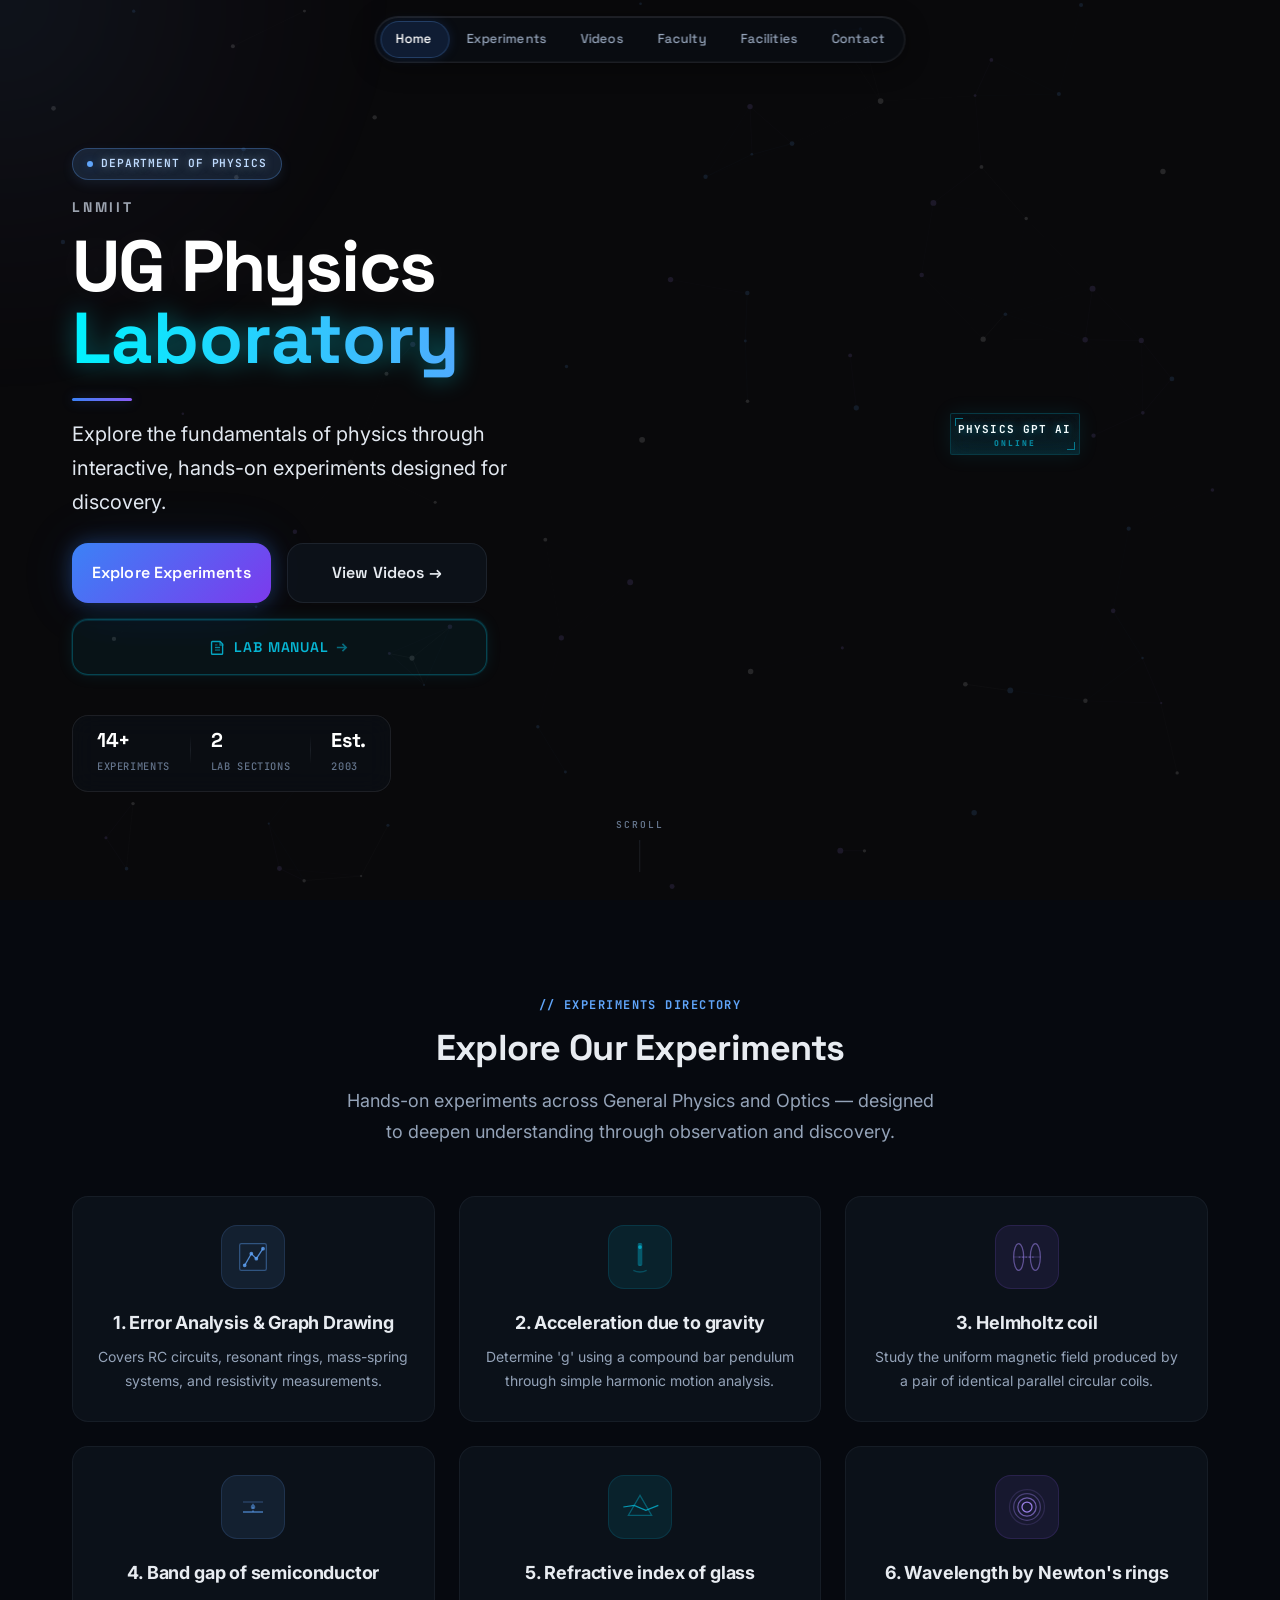
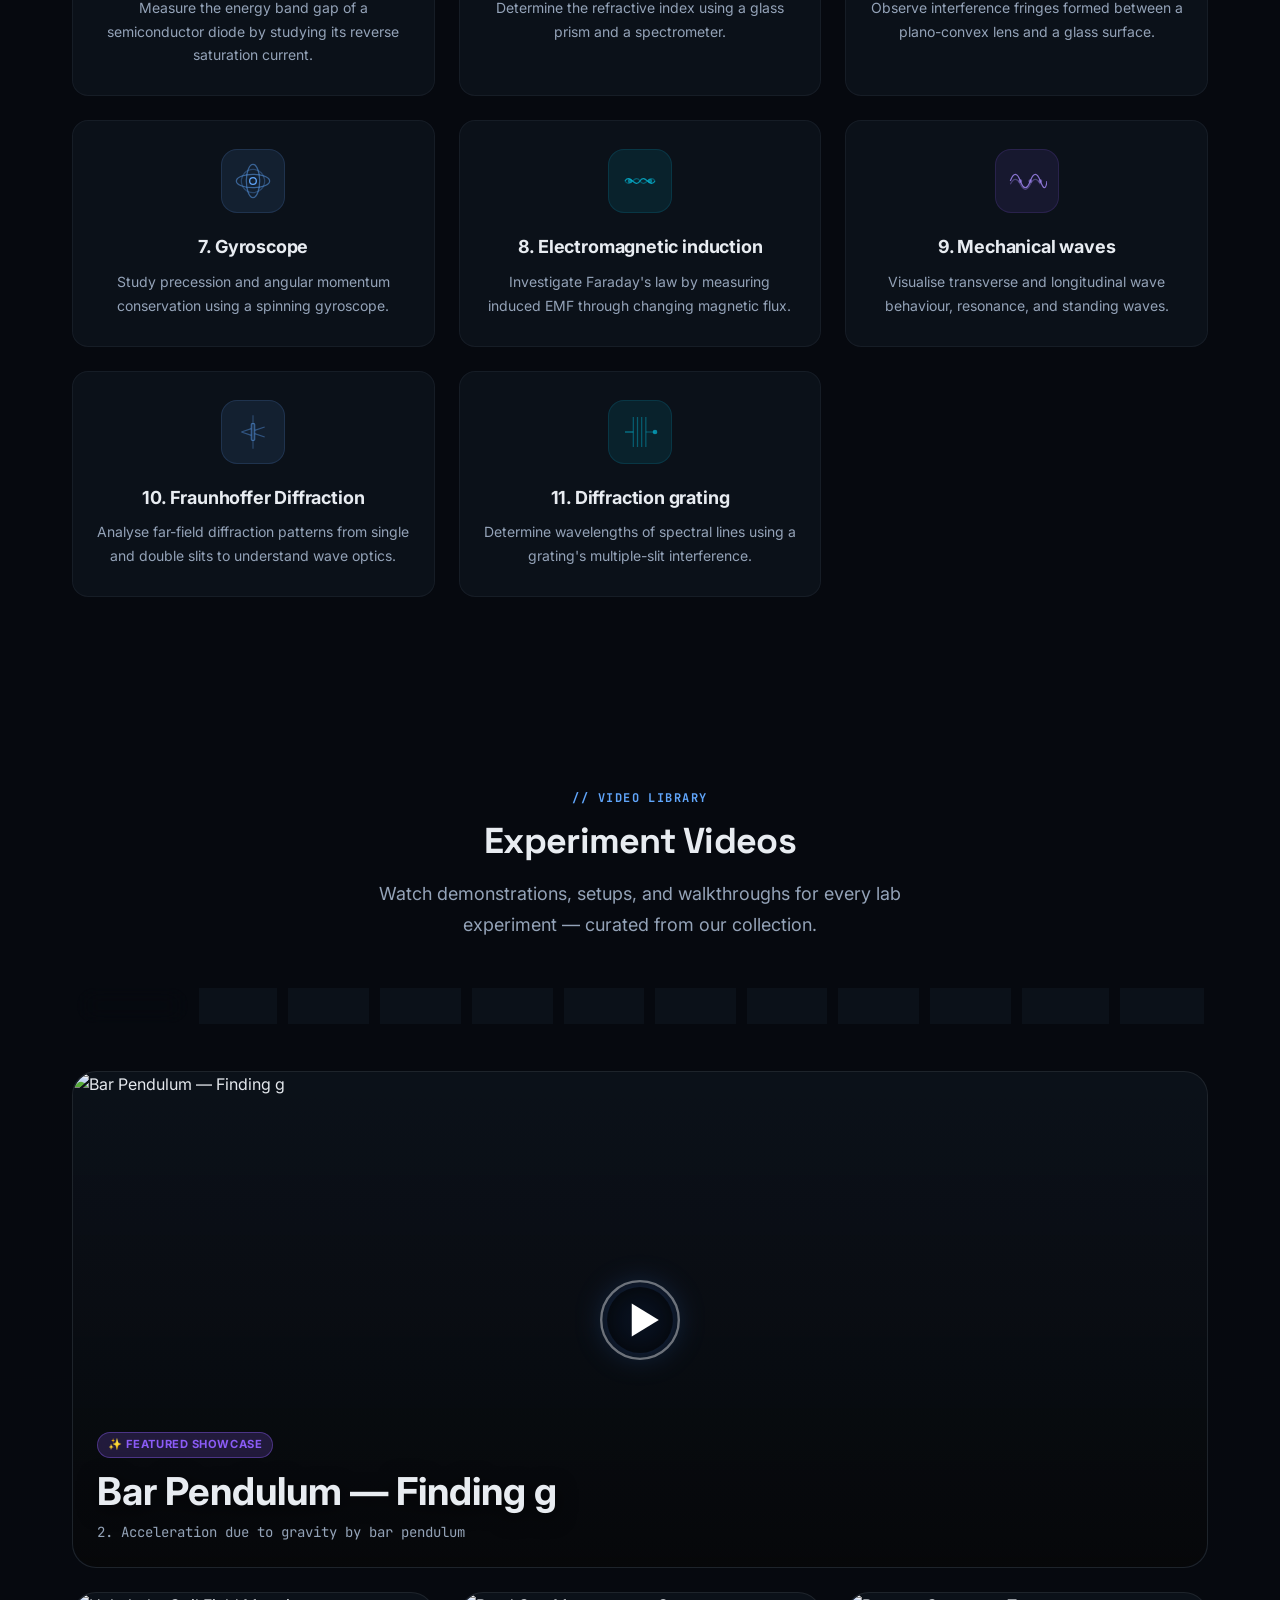
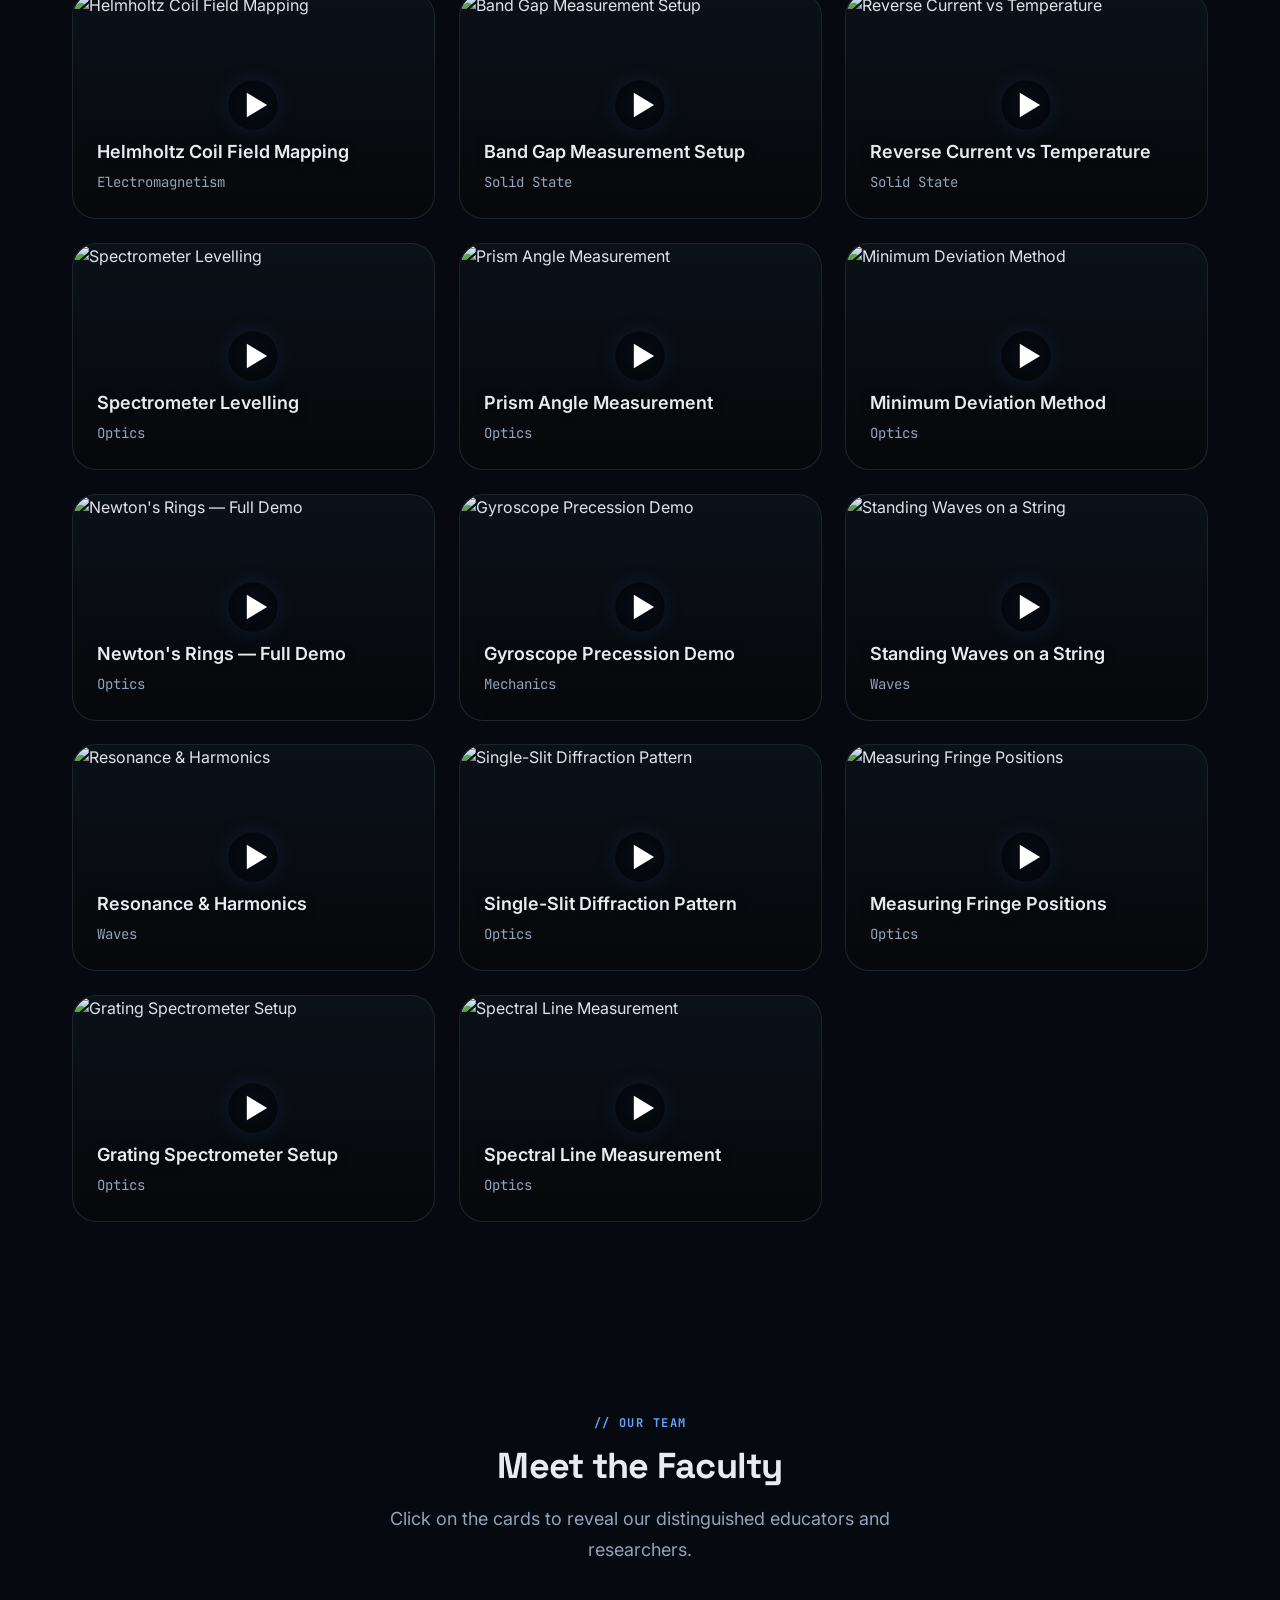
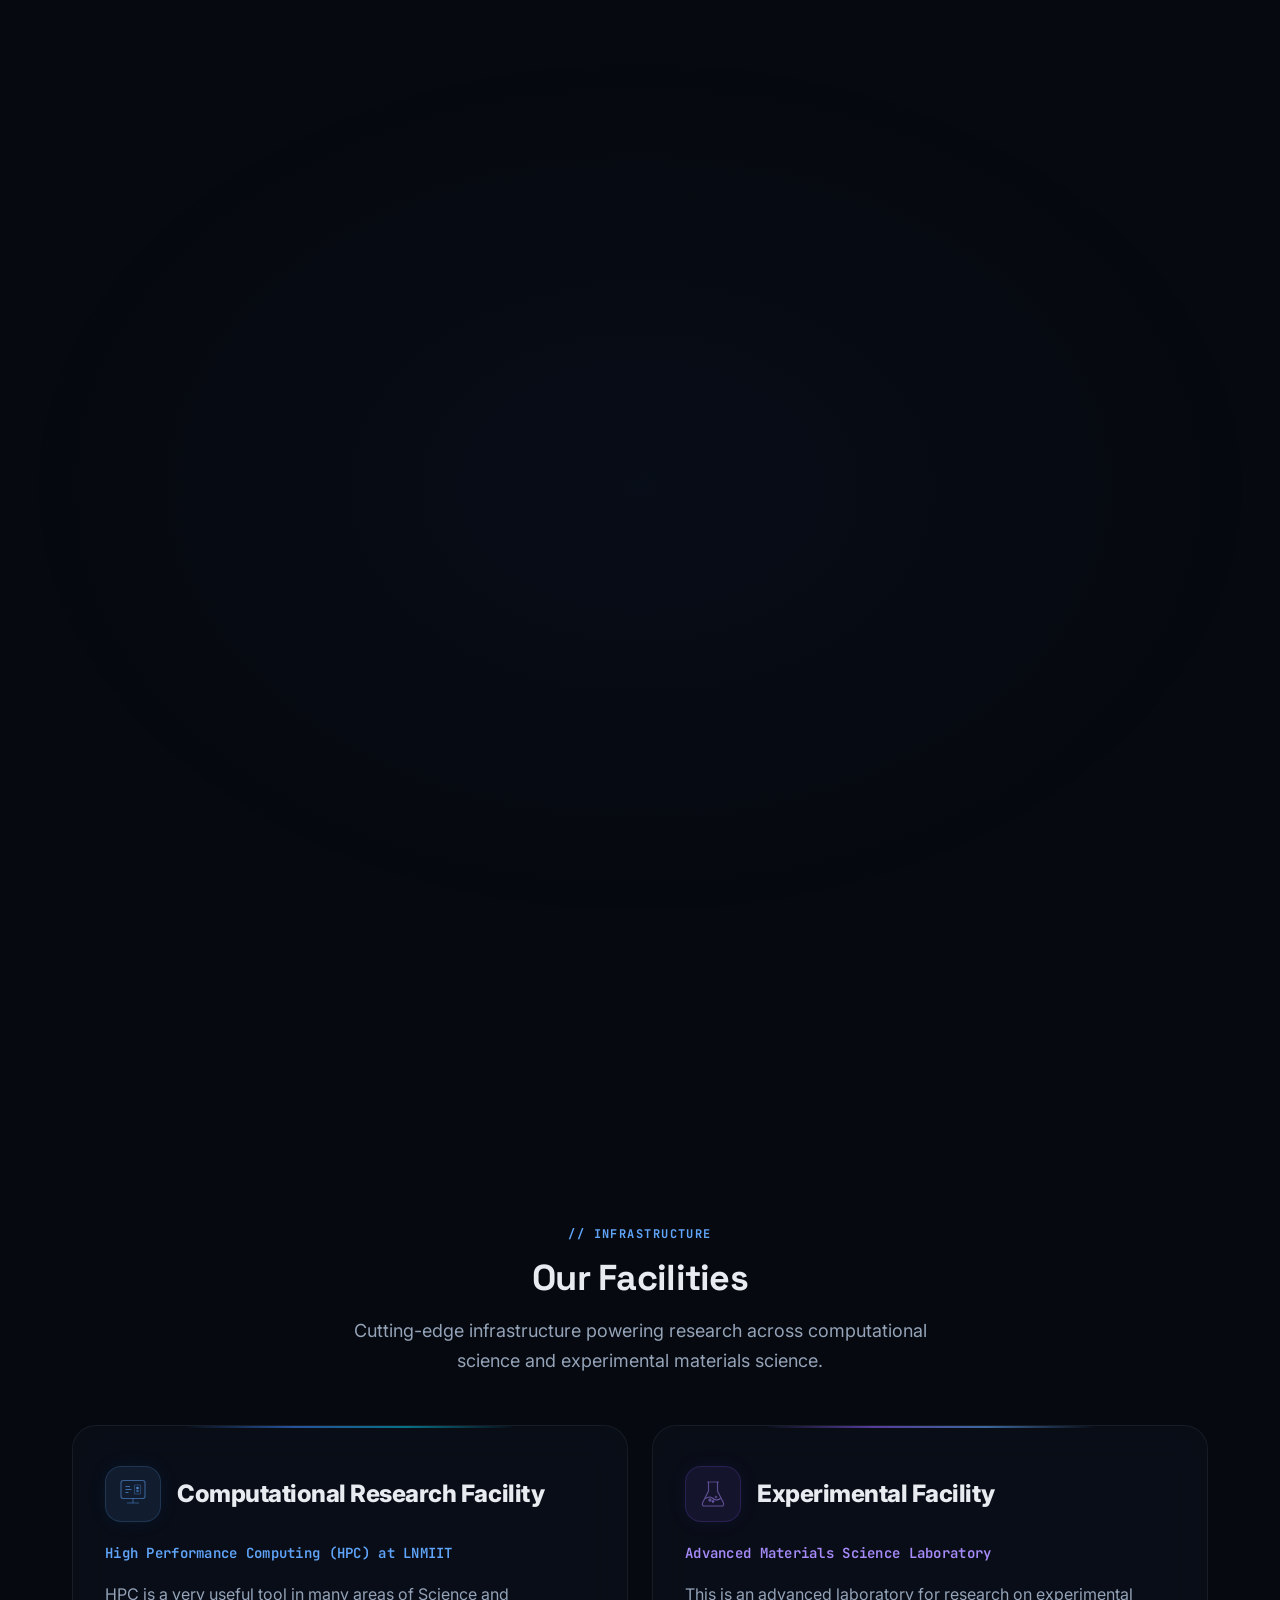
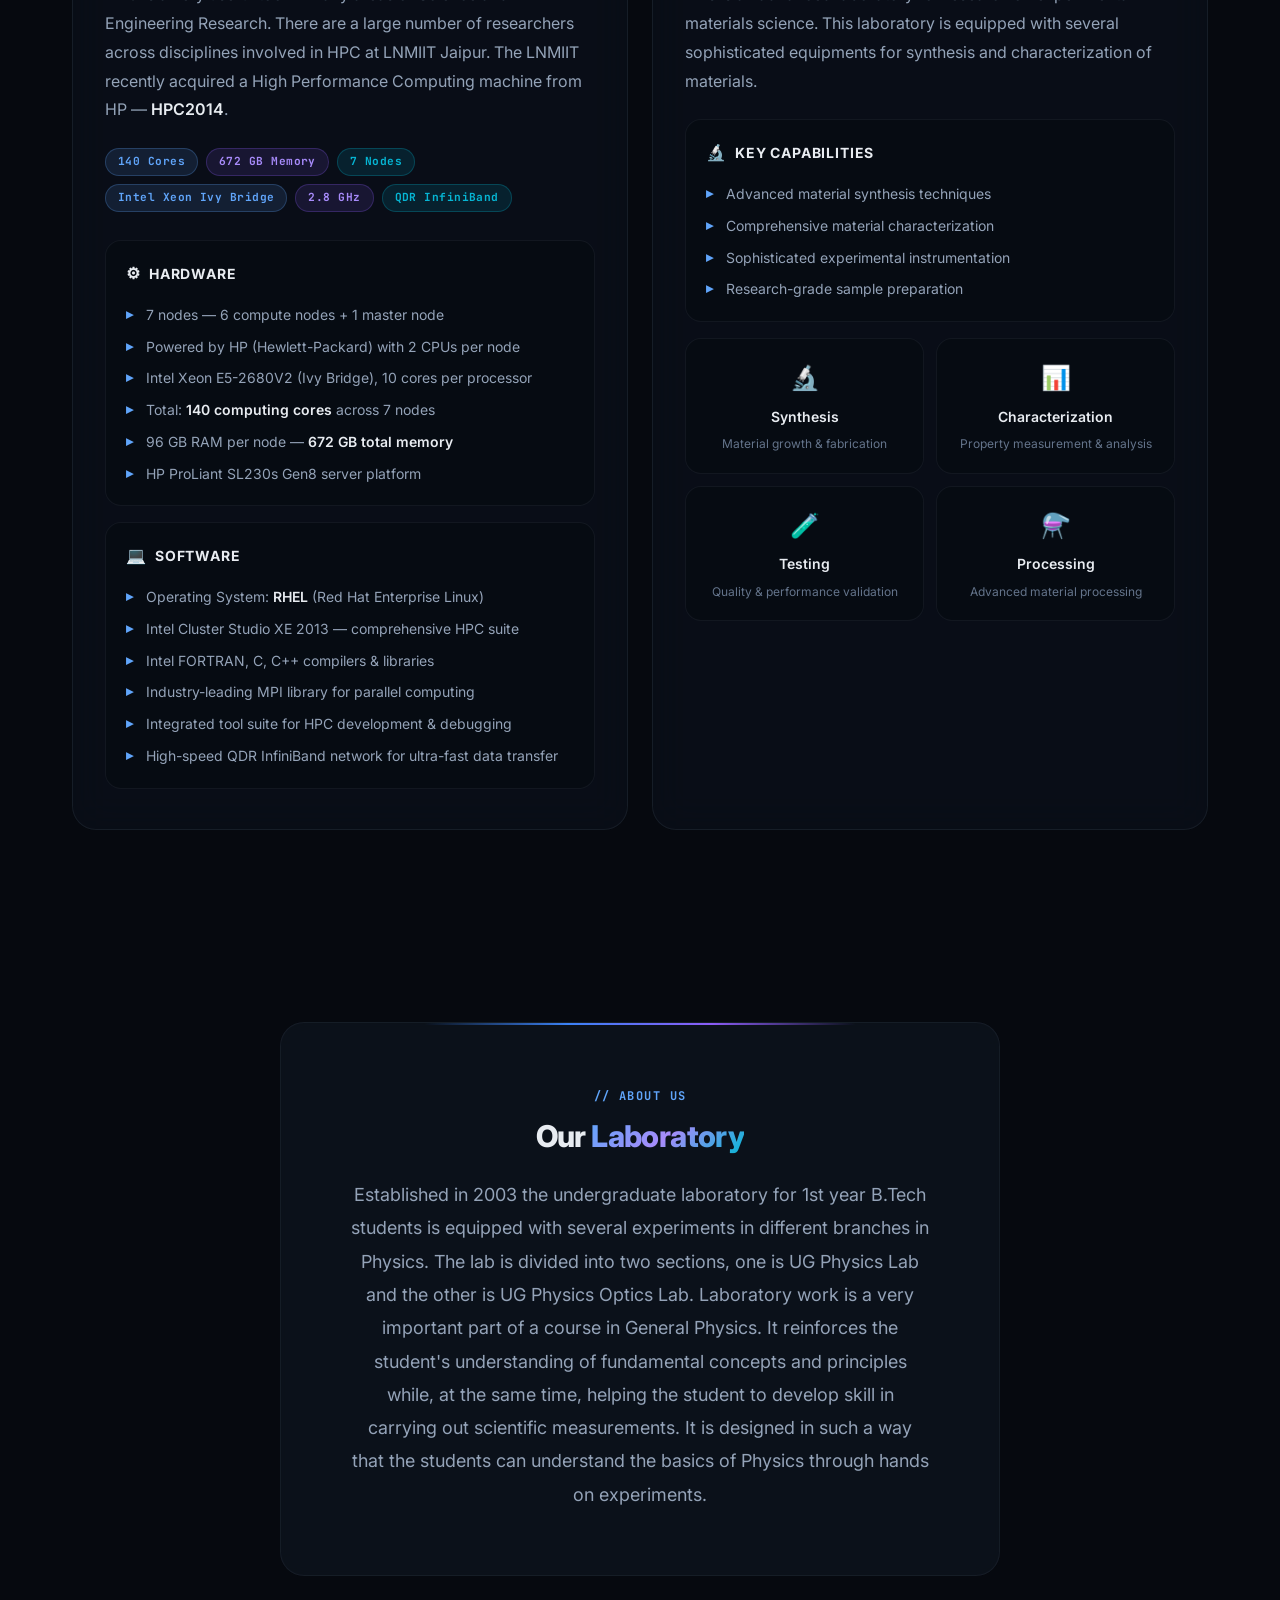
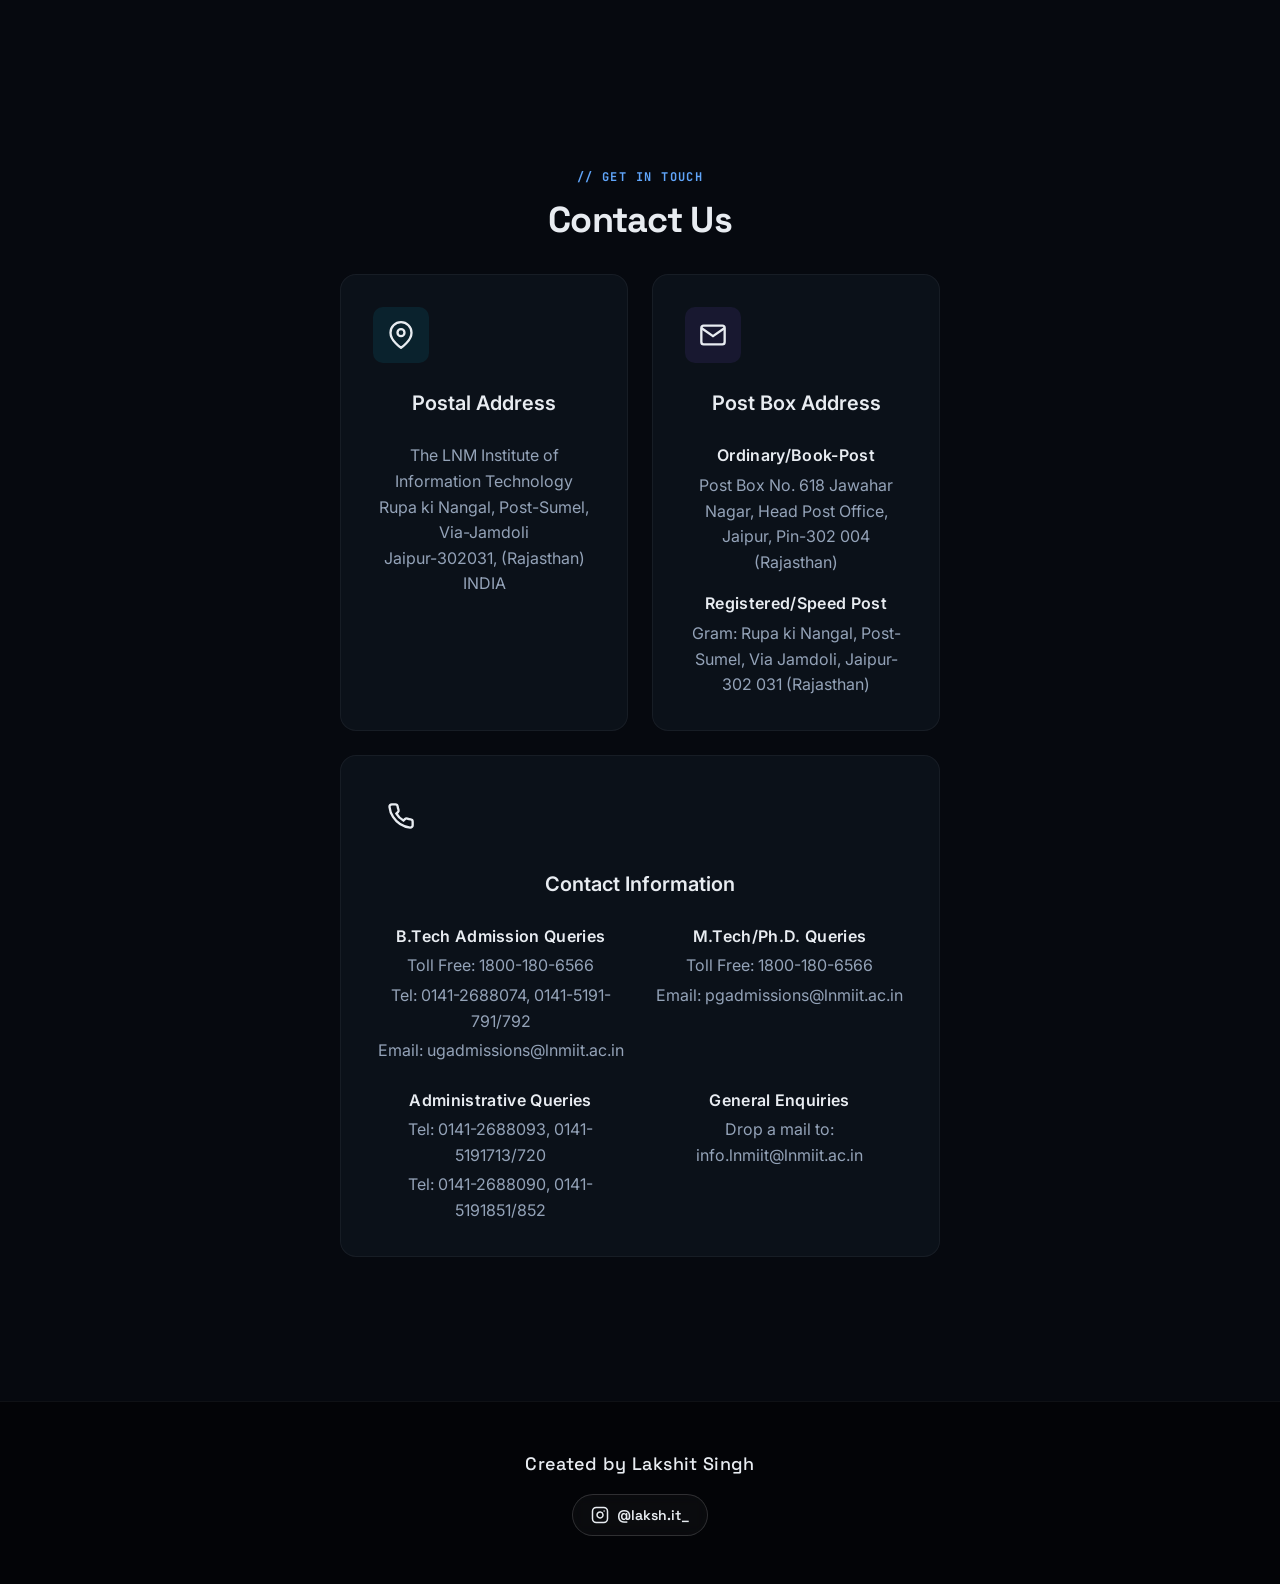
==== commit c491355d: "feat: improve mobile responsiveness and native animations" ====
--- a/index.html
+++ b/index.html
@@ -19,8 +19,7 @@
     <link rel="preconnect" href="https://fonts.gstatic.com" crossorigin>
     <link href="https://fonts.googleapis.com/css2?family=Space+Grotesk:wght@300;400;500;600;700&display=swap"
         rel="stylesheet">
-    <!-- Spline 3D Viewer -->
-    <script type="module" src="https://unpkg.com/@splinetool/viewer@1.9.5/build/spline-viewer.js"></script>
+    <!-- Spline 3D Viewer loaded dynamically in main.js if not mobile -->
     <!-- GSAP & Lenis (for faculty card animation) loaded in body -->
 </head>
 
@@ -35,7 +34,7 @@
             <a href="#videos" class="pill-nav__link" data-section="videos">Videos</a>
             <a href="#faculty" class="pill-nav__link" data-section="faculty">Faculty</a>
             <a href="#facilities" class="pill-nav__link" data-section="facilities">Facilities</a>
-            <a href="#contact" class="pill-nav__link" data-section="contact">Contact Us</a>
+            <a href="#contact" class="pill-nav__link" data-section="contact">Contact</a>
         </div>
     </nav>
 
@@ -61,7 +60,8 @@
                     </h1>
                     <div class="hero-spline__divider"></div>
                     <p class="hero-spline__desc">
-                        Explore the fundamentals of physics through interactive, hands-on experiments designed for discovery.
+                        Explore the fundamentals of physics through interactive, hands-on experiments designed for
+                        discovery.
                     </p>
                 </div>
 
@@ -186,7 +186,7 @@
                 <p class="section-header__eyebrow">// Our Team</p>
                 <h2 class="section-header__title">Meet the <span class="gradient-text">Faculty</span></h2>
                 <p class="section-header__desc">
-                    Scroll down to reveal our distinguished educators and researchers.
+                    Click on the cards to reveal our distinguished educators and researchers.
                 </p>
             </div>
         </div>
--- a/assets/css/index.css
+++ b/assets/css/index.css
@@ -354,10 +354,15 @@
 @media (max-width: 768px) {
   .pill-nav {
     top: 10px;
+    /* Shrink-wrap to link content — never stretch full-width */
+    width: fit-content;
     max-width: calc(100vw - 24px);
   }
 
   .pill-nav__track {
+    /* Also shrink-wrap the track itself */
+    width: fit-content;
+    max-width: 100%;
     overflow-x: auto;
     scrollbar-width: none;
     -ms-overflow-style: none;
@@ -369,14 +374,19 @@
   }
 
   .pill-nav__link {
-    padding: 7px 12px;
-    font-size: 12px;
+    padding: 6px 10px;
+    font-size: 11.5px;
   }
 
   .pill-nav__indicator {
     top: 3px;
     left: 3px;
     height: calc(100% - 6px);
+  }
+
+  /* Reduce hero padding-top: pill-nav ~40px + 10px top + 18px breathing room */
+  .hero-spline {
+    padding-top: 68px;
   }
 }
 
@@ -393,7 +403,7 @@
   padding-bottom: 0;
   position: relative;
   overflow: hidden;
-  background: rgba(6, 9, 15, 0.96);
+  background: #09090b;
 }
 
 /* Particles Background (Z-Index 0) */
@@ -404,6 +414,7 @@
   height: 100%;
   pointer-events: none;
   z-index: 0;
+  opacity: 0.15;
 }
 
 /* Splash Fluid Canvas (Z-Index 0) - Pointer Events None is CRITICAL */
@@ -499,10 +510,11 @@
   gap: 8px;
   padding: 6px 14px;
   border-radius: var(--radius-full);
-  background: rgba(59, 130, 246, 0.08);
-  border: 1px solid rgba(59, 130, 246, 0.2);
+  background: rgba(96, 165, 250, 0.15);
+  border: 1px solid rgba(96, 165, 250, 0.3);
   margin-bottom: 0.75rem;
   animation: fadeInUp 0.7s var(--ease-out) 0.1s both;
+  box-shadow: 0 4px 12px rgba(96, 165, 250, 0.1);
 }
 
 .hero-spline__badge-dot {
@@ -533,8 +545,9 @@
   font-size: 0.7rem;
   font-weight: 600;
   letter-spacing: 0.08em;
-  color: var(--accent-light);
+  color: #bfdbfe;
   text-transform: uppercase;
+  text-shadow: 0 0 8px rgba(191, 219, 254, 0.5);
 }
 
 .hero-spline__kicker {
@@ -576,18 +589,16 @@
   padding-bottom: 0.5rem;
   margin: 0;
   background-image: linear-gradient(90deg,
-      #60a5fa 0%,
-      #818cf8 20%,
-      #a855f7 40%,
-      #60a5fa 60%,
-      #818cf8 80%,
-      #a855f7 100%);
+      #00f2fe 0%,
+      #4facfe 50%,
+      #00f2fe 100%);
   background-size: 200% 100%;
   -webkit-background-clip: text;
   -webkit-text-fill-color: transparent;
   background-clip: text;
   color: transparent;
   animation: gradientFlow 4s linear infinite;
+  filter: drop-shadow(0 0 12px rgba(0, 242, 254, 0.4));
 }
 
 @keyframes gradientFlow {
@@ -622,7 +633,7 @@
 .hero-spline__desc {
   font-family: var(--font-sans);
   font-size: var(--fs-lg);
-  color: #d1d5db;
+  color: #e2e8f0;
   line-height: 1.7;
   margin: 0;
   max-width: 480px;
@@ -700,29 +711,30 @@
 }
 
 .btn--primary {
-  background: linear-gradient(135deg, var(--accent), var(--accent-dark));
+  background: #06b6d4;
   color: #fff;
-  box-shadow: 0 0 20px var(--accent-glow);
+  box-shadow: 0 0 20px rgba(6, 182, 212, 0.4);
 }
 
 .btn--primary:hover {
   transform: translateY(-2px);
-  box-shadow: 0 4px 24px var(--accent-glow), 0 0 40px rgba(59, 130, 246, 0.2);
+  box-shadow: 0 4px 24px rgba(6, 182, 212, 0.5), 0 0 40px rgba(6, 182, 212, 0.3);
   color: #fff;
+  background: #0891b2;
 }
 
 .btn--secondary {
+  background: transparent;
+  color: #ffffff;
+  border: 1px solid rgba(255, 255, 255, 0.25);
+  backdrop-filter: blur(8px);
+}
+
+.btn--secondary:hover {
   background: rgba(255, 255, 255, 0.05);
-  color: var(--text-primary);
-  border: 1px solid rgba(255, 255, 255, 0.12);
-  backdrop-filter: blur(8px);
-}
-
-.btn--secondary:hover {
-  background: rgba(255, 255, 255, 0.1);
-  border-color: rgba(255, 255, 255, 0.22);
+  border-color: rgba(255, 255, 255, 0.4);
   transform: translateY(-2px);
-  color: var(--text-primary);
+  color: #ffffff;
 }
 
 /* ---- Lab Manual — Holographic Futuristic Button ---- */
@@ -888,6 +900,67 @@
   }
 }
 
+/* ---- Quick Stats (Glassmorphism row) ---- */
+.hero-spline__stats {
+  display: flex;
+  align-items: center;
+  gap: var(--sp-6);
+  padding: 16px 24px;
+  margin-top: var(--sp-4);
+  background: rgba(14, 20, 30, 0.4);
+  border: 1px solid rgba(255, 255, 255, 0.08);
+  border-radius: var(--radius-lg);
+  backdrop-filter: blur(12px);
+  -webkit-backdrop-filter: blur(12px);
+  animation: fadeInUp 0.8s var(--ease-out) 0.8s both;
+  width: max-content;
+  max-width: 100%;
+}
+
+.hero-spline__stat {
+  display: flex;
+  flex-direction: column;
+  gap: 2px;
+}
+
+.hero-spline__stat-number {
+  font-family: var(--font-heading);
+  font-weight: 700;
+  font-size: 1.15rem;
+  color: #ffffff;
+}
+
+.hero-spline__stat-label {
+  font-family: var(--font-sans);
+  font-size: 0.75rem;
+  color: #94a3b8;
+  text-transform: uppercase;
+  letter-spacing: 0.05em;
+}
+
+.hero-spline__stat-sep {
+  width: 1px;
+  height: 32px;
+  background: rgba(255, 255, 255, 0.1);
+}
+
+@media (max-width: 559px) {
+  .hero-spline__stats {
+    width: 100%;
+    justify-content: space-between;
+    padding: 12px 16px;
+    gap: var(--sp-2);
+  }
+
+  .hero-spline__stat-number {
+    font-size: 1.05rem;
+  }
+
+  .hero-spline__stat-label {
+    font-size: 0.65rem;
+  }
+}
+
 .hero-spline__canvas-wrapper {
   flex: 1;
   width: 100%;
@@ -2957,6 +3030,13 @@
   height: 18px;
 }
 
+/* Force SVG bounding box so mobile Safari/WebKit doesn't collapse it */
+.instagram-btn__icon svg {
+  width: 100%;
+  height: 100%;
+  display: block;
+}
+
 /* ============================================================
    UTILITY ANIMATIONS
    ============================================================ */
@@ -3457,4 +3537,297 @@
 .contact-link:hover {
   color: var(--accent-blue);
   text-decoration: underline;
+}
+
+/* ============================================================
+   MOBILE RESPONSIVENESS FIXES (max-width: 768px)
+   ============================================================ */
+@media (max-width: 768px) {
+
+  /* 1. Navigation & Tabs */
+  .pill-nav {
+    /* Shrink to fit links — do not stretch full width */
+    width: fit-content !important;
+    max-width: calc(100vw - 24px) !important;
+  }
+
+  .pill-nav__track {
+    justify-content: flex-start;
+    /* Allow horizontal scroll if links overflow on very small screens */
+    overflow-x: auto !important;
+    padding: 3px !important;
+    border-radius: var(--radius-full);
+    gap: 0 !important;
+    width: fit-content !important;
+    max-width: 100%;
+  }
+
+  .pill-nav__link {
+    font-size: 11px !important;
+    padding: 6px 9px !important;
+    letter-spacing: -0.01em !important;
+  }
+
+  .pill-nav__indicator {
+    height: calc(100% - 6px) !important;
+    top: 3px !important;
+  }
+
+  /* Full-screen hero with content spread across it */
+  .hero-spline {
+    padding-top: 68px !important;
+    min-height: 100vh !important;
+    min-height: 100dvh !important;
+    align-items: flex-start !important;
+  }
+
+  .hero-spline__container {
+    flex: 1 !important;
+    display: flex !important;
+    flex-direction: column !important;
+  }
+
+  /* Spread content top→bottom so empty space is filled naturally */
+  .hero-spline__content {
+    flex: 1 !important;
+    justify-content: space-between !important;
+    /* Increase reserve room at bottom for the scroll indicator */
+    padding-bottom: 90px !important;
+  }
+
+  /* Bring back the scroll indicator — push it further down */
+  .hero-spline__scroll-hint {
+    display: flex !important;
+    bottom: 10px !important;
+  }
+
+
+  .exp-modal__tabs {
+    justify-content: center;
+  }
+
+  .exp-modal__tab:hover {
+    color: var(--text-muted);
+  }
+
+  .exp-modal__tab.active:hover {
+    color: var(--accent-light);
+  }
+
+  /* 2. Layout & Grids */
+  .exp-grid,
+  .vshow__grid,
+  .facility-grid,
+  .contact-grid {
+    grid-template-columns: 1fr !important;
+  }
+
+  /* 3. Hero Section */
+  .hero-spline__canvas-wrapper {
+    display: none !important;
+  }
+
+  .hero-spline__title-main,
+  .hero-spline__title-gradient {
+    font-size: 2.5rem !important;
+  }
+
+  .hero-spline__actions {
+    width: 100% !important;
+  }
+
+  .hero-spline__actions-row {
+    flex-direction: column !important;
+    gap: var(--sp-4) !important;
+    width: 100% !important;
+  }
+
+  .hero-spline__actions-row>.btn {
+    width: 100% !important;
+  }
+
+  /* 4. Modals & Popups */
+  .exp-modal__panel {
+    width: 95% !important;
+    max-width: 95% !important;
+    height: 90vh !important;
+    max-height: 90vh !important;
+    margin: 5vh auto !important;
+    border-radius: var(--radius-lg) !important;
+  }
+
+  .exp-modal__close {
+    width: 56px !important;
+    height: 56px !important;
+    font-size: 2rem !important;
+  }
+
+  .exp-modal__content {
+    overflow-y: auto !important;
+    overflow-x: hidden !important;
+  }
+
+  /* 5. Spacing */
+  .section {
+    padding-block: var(--sp-6) !important;
+  }
+
+  .container {
+    padding-inline: var(--sp-4) !important;
+  }
+
+  .exp-card,
+  .facility-card,
+  .contact-card,
+  .vshow-card {
+    padding: var(--sp-5) !important;
+    margin-inline: 0 !important;
+  }
+
+  /* 6. Prevent Overflow */
+  body,
+  html {
+    overflow-x: hidden !important;
+    width: 100% !important;
+    max-width: 100vw !important;
+  }
+
+  /* Faculty Mobile Overrides (Stacked Deck -> Horizontal Swipe) */
+  .faculty-cards-section {
+    height: auto !important;
+    /* Extremely important: overrides desktop 100vh */
+    min-height: auto !important;
+    padding-bottom: var(--sp-8) !important;
+    width: 100vw !important;
+    position: relative;
+    overflow: hidden !important;
+  }
+
+  /* --- STATE 1: STACKED (Initial) --- */
+
+  .faculty-cards-wrapper.faculty-mobile-grid {
+    position: relative !important;
+    display: block !important;
+    /* Stacked layout */
+    height: 480px !important;
+    margin: 0 auto !important;
+    width: 100% !important;
+    perspective: 1500px !important;
+  }
+
+  /* Base card (Stacked) */
+  .faculty-mobile-grid .fcard {
+    position: absolute;
+    top: 10px;
+    left: 50%;
+    margin-left: -140px;
+    /* Half of 280px */
+    width: 280px;
+    height: 400px;
+    min-height: unset;
+    transform-origin: center bottom;
+    transition: all 0.7s cubic-bezier(0.34, 1.56, 0.64, 1), z-index 0.5s step-end;
+    cursor: pointer;
+    -webkit-tap-highlight-color: transparent;
+  }
+
+  /* 3D Container */
+  .faculty-mobile-grid .fcard-inner {
+    position: relative;
+    width: 100%;
+    height: 100%;
+    transform-style: preserve-3d;
+    transition: transform 0.8s cubic-bezier(0.175, 0.885, 0.32, 1.275);
+  }
+
+  /* Front and Back common */
+  .faculty-mobile-grid .fcard-front,
+  .faculty-mobile-grid .fcard-back {
+    position: absolute !important;
+    top: 0 !important;
+    left: 0 !important;
+    width: 100% !important;
+    height: 100% !important;
+    backface-visibility: hidden !important;
+    -webkit-backface-visibility: hidden !important;
+    box-shadow: 0 10px 30px rgba(0, 0, 0, 0.5) !important;
+    border-radius: var(--radius-xl) !important;
+  }
+
+  .faculty-mobile-grid .fcard-front {
+    display: block !important;
+    transform: rotateY(0deg) !important;
+  }
+
+  .faculty-mobile-grid .fcard-back {
+    transform: rotateY(180deg) !important;
+    display: flex !important;
+    flex-direction: column !important;
+    visibility: visible !important;
+  }
+
+  /* Stacked Positions (Only applies when NOT distributed) */
+  .faculty-mobile-grid:not(.is-distributed) .fcard:nth-child(1) {
+    transform: translateY(0) scale(1) rotate(0deg);
+    z-index: 10;
+    opacity: 1;
+  }
+
+  .faculty-mobile-grid:not(.is-distributed) .fcard:nth-child(2) {
+    transform: translateY(20px) scale(0.95) rotate(3deg);
+    z-index: 9;
+    opacity: 0.8;
+  }
+
+  .faculty-mobile-grid:not(.is-distributed) .fcard:nth-child(3) {
+    transform: translateY(40px) scale(0.9) rotate(-2deg);
+    z-index: 8;
+    opacity: 0.5;
+  }
+
+  .faculty-mobile-grid:not(.is-distributed) .fcard:nth-child(n+4) {
+    transform: translateY(50px) scale(0.85) rotate(0deg);
+    z-index: 1;
+    opacity: 0;
+    pointer-events: none;
+  }
+
+  /* --- STATE 2: DISTRIBUTED (Horizontal Carousel) --- */
+  .faculty-cards-wrapper.faculty-mobile-grid {
+    overflow-x: auto !important;
+    overflow-y: hidden !important;
+    -webkit-overflow-scrolling: touch !important;
+    scrollbar-width: none !important;
+    scroll-behavior: smooth !important;
+  }
+
+  .faculty-cards-wrapper.faculty-mobile-grid::-webkit-scrollbar {
+    display: none !important;
+  }
+
+  /* When distributed, JS will apply inline left values, so we override the stacked nth-child transforms cleanly */
+  .faculty-mobile-grid.is-distributed .fcard {
+    transform: translateY(0) scale(1) rotate(0deg) !important;
+    opacity: 1 !important;
+    pointer-events: auto !important;
+    z-index: 5 !important;
+  }
+
+  /* FLIP the cards when distributed! */
+  .faculty-mobile-grid.is-distributed .fcard-inner {
+    transform: rotateY(-180deg) !important;
+  }
+
+  /* Fix the scroll hint positioning on mobile so it's directly under the deck */
+  .faculty-scroll-hint {
+    position: absolute;
+    bottom: 5px;
+    /* Brought up into safe bounds so it never clips */
+    width: 100%;
+    left: 50%;
+    transform: translateX(-50%);
+    z-index: 20;
+    pointer-events: none;
+    /* Make sure users click through it to the cards! */
+  }
 }
